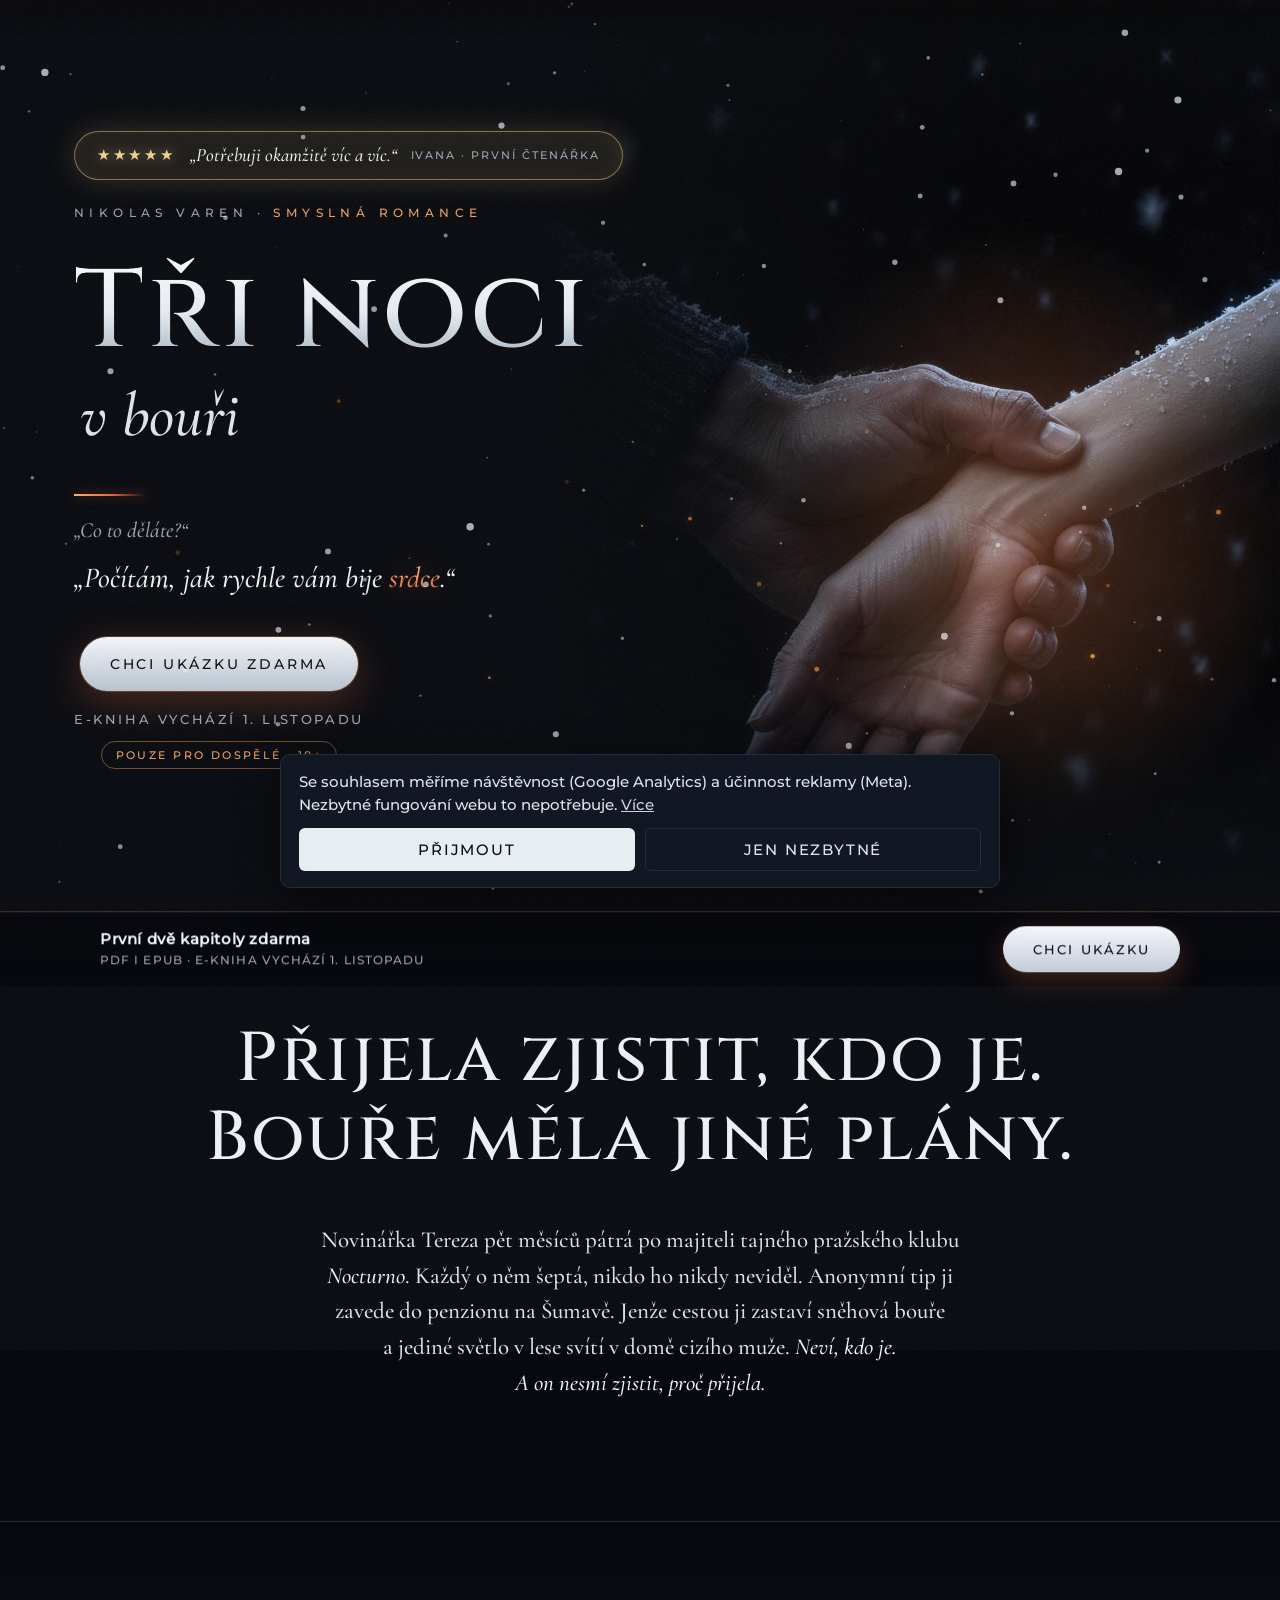
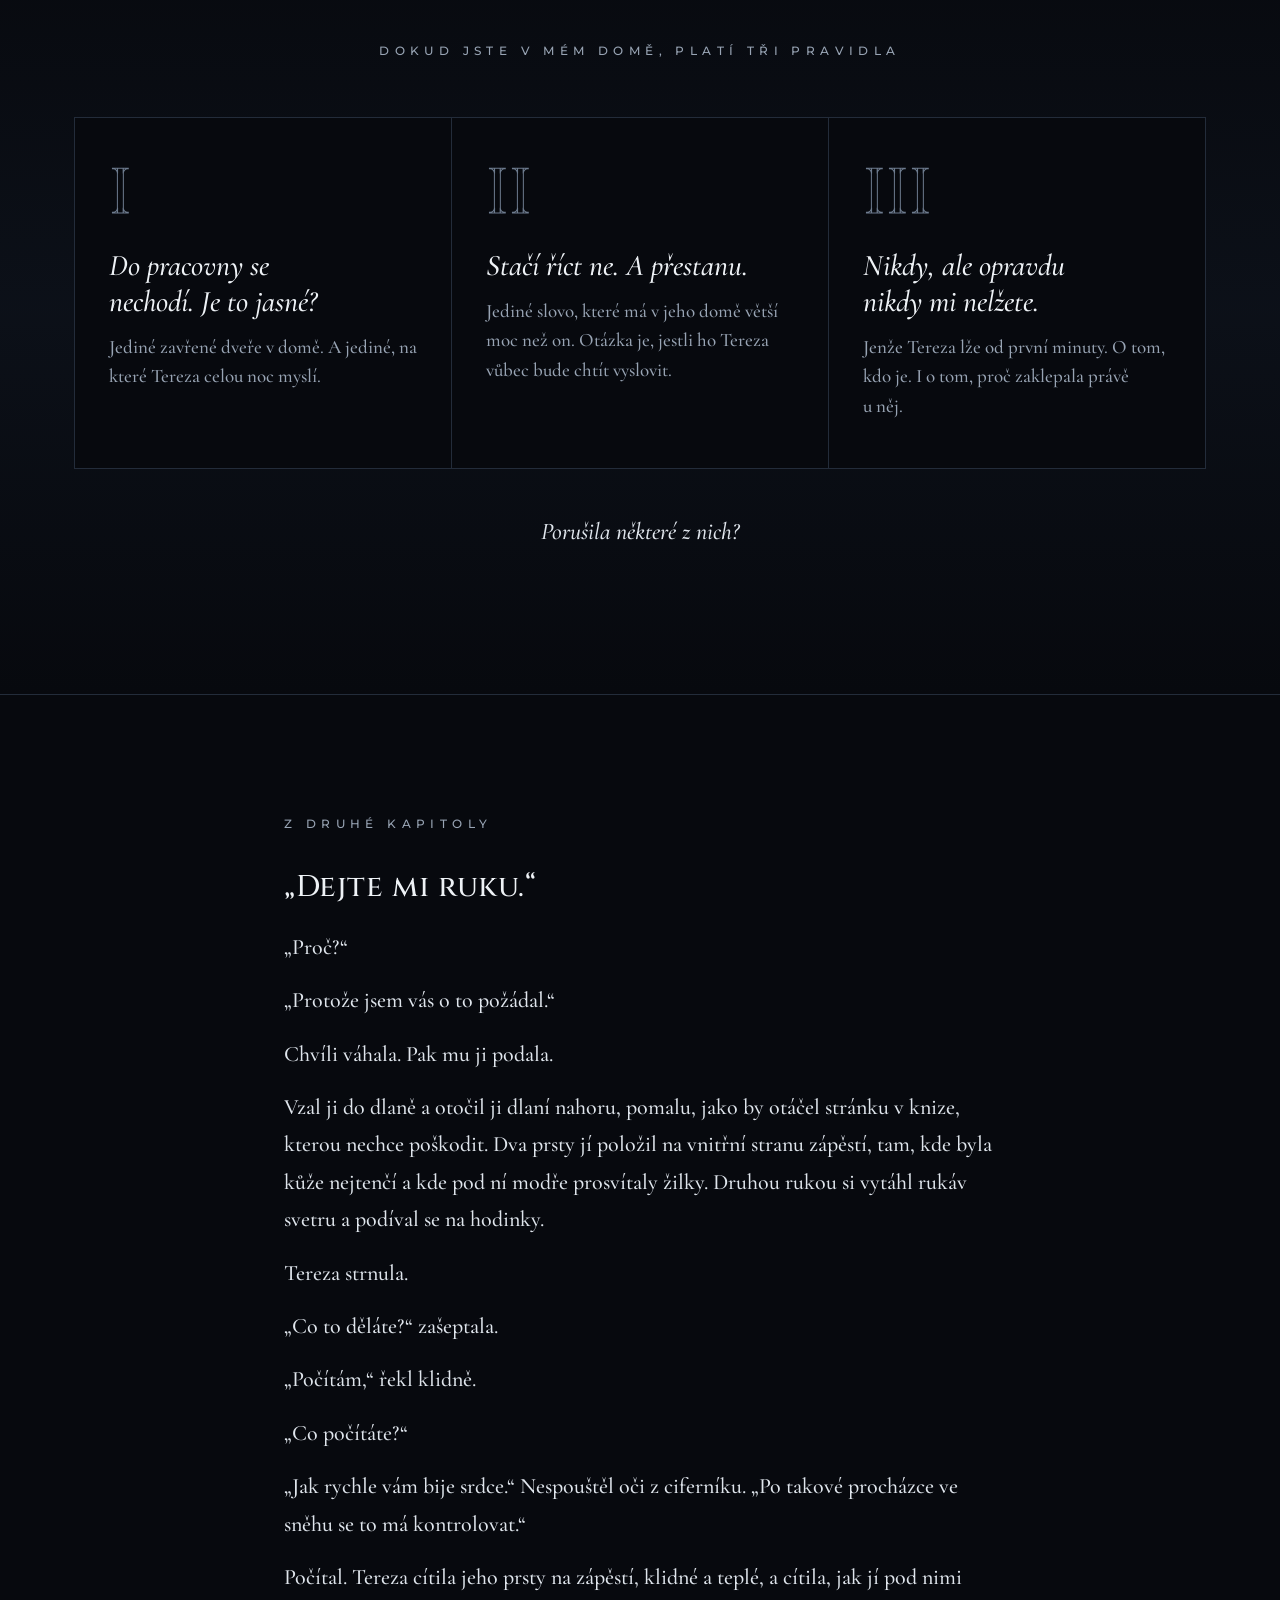
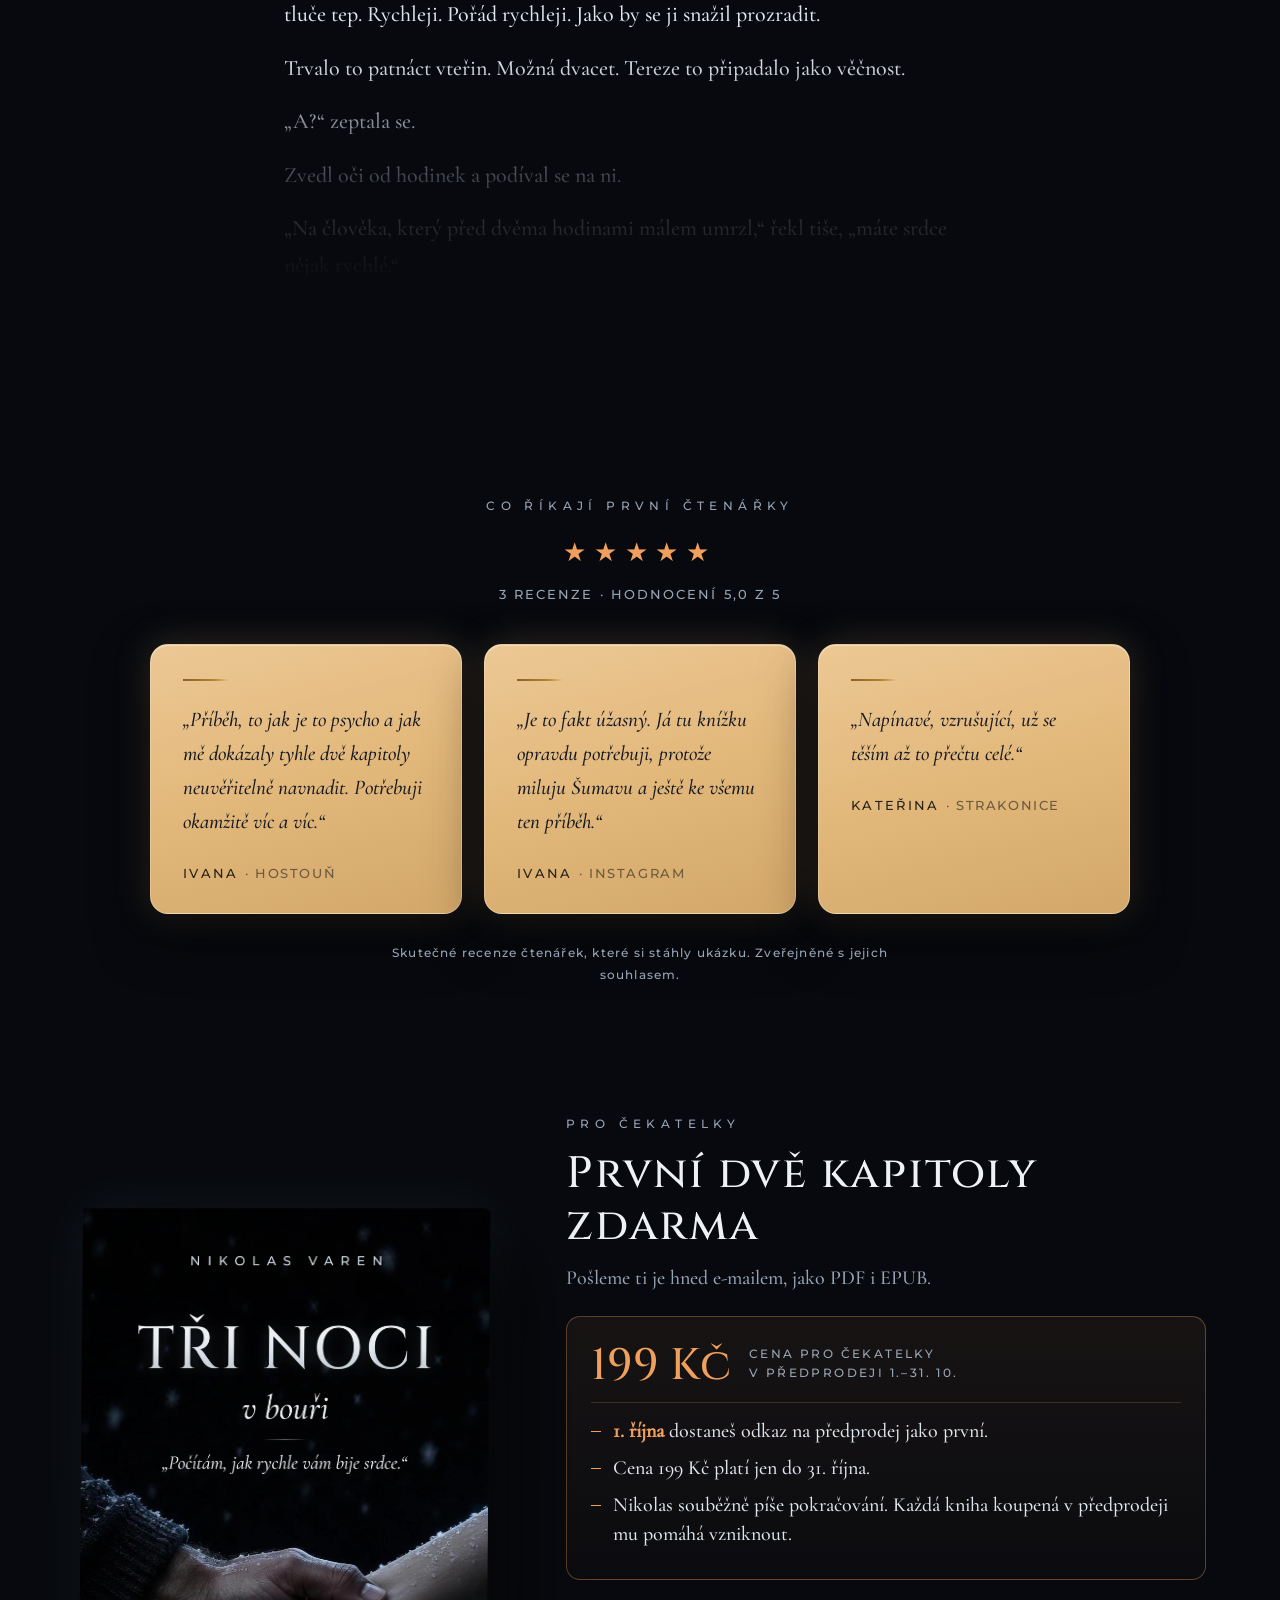
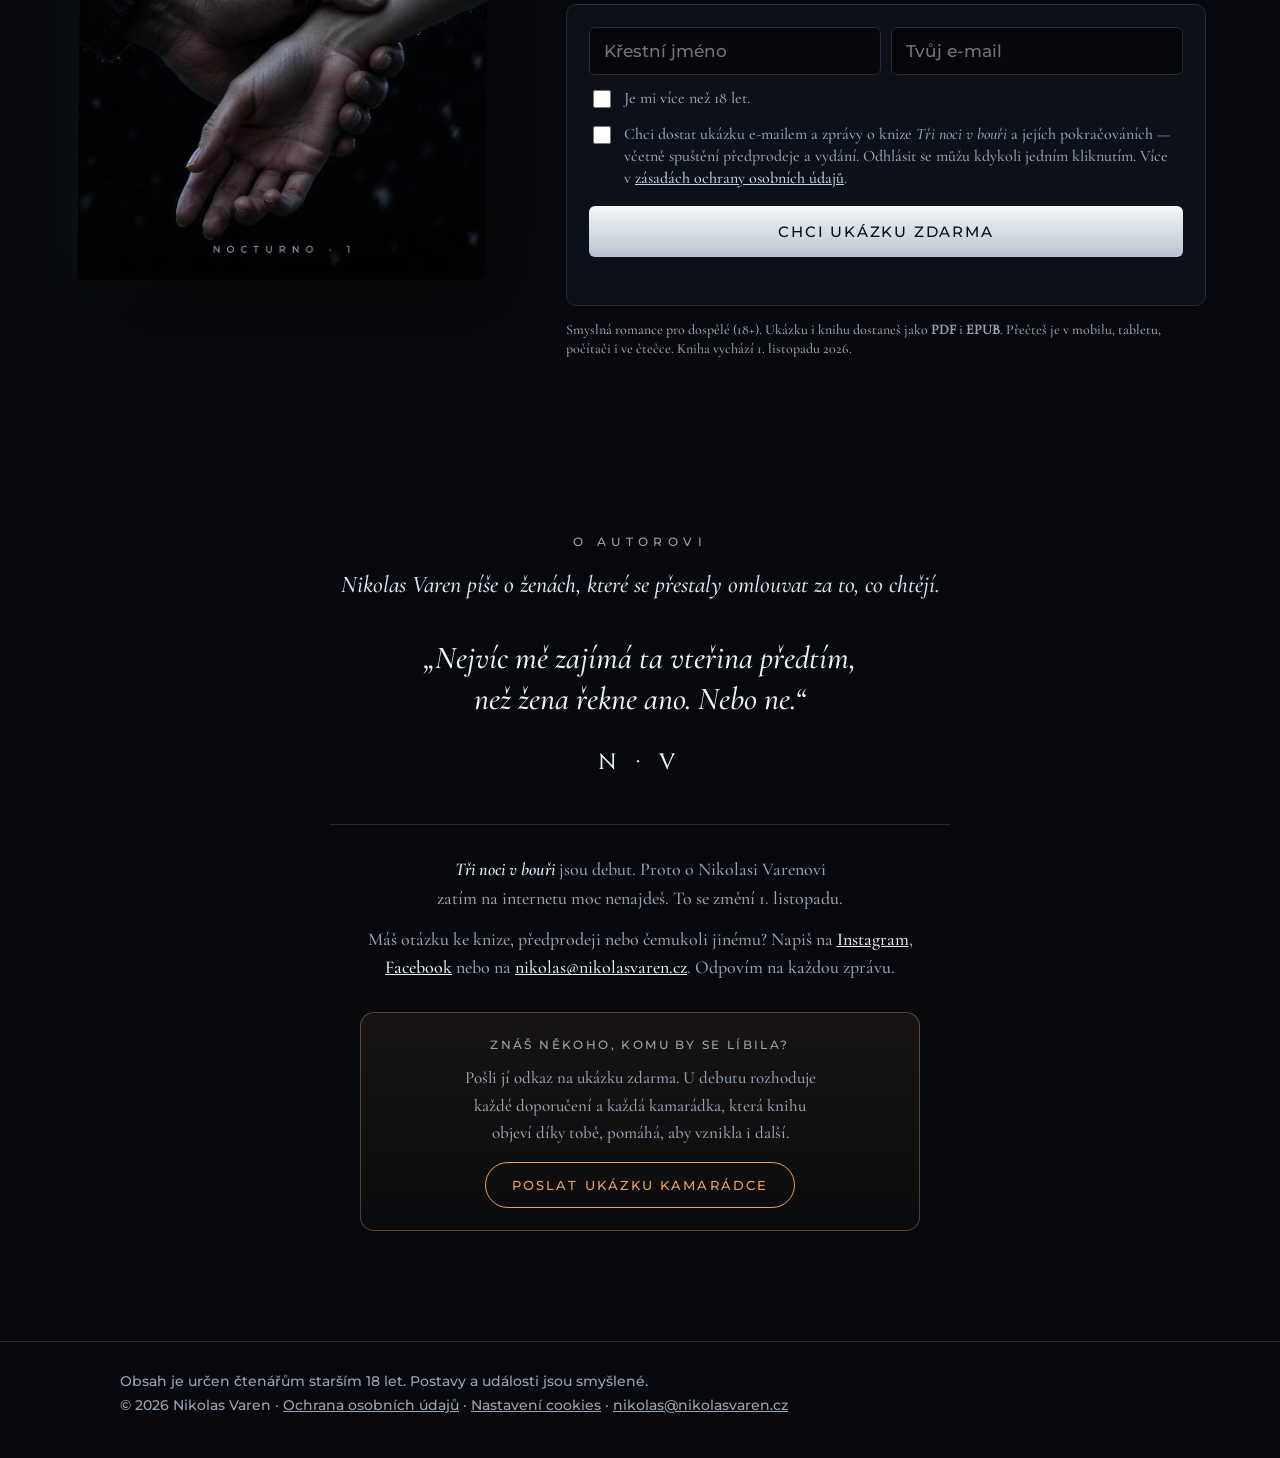
==== index.html @ 5a7e4f7b "Add files via upload" ====
<!doctype html>
<html lang="cs">
<head>
<meta charset="utf-8">
<meta name="viewport" content="width=device-width, initial-scale=1, viewport-fit=cover">
<title>Tři noci v bouři | Nikolas Varen</title>
<meta name="description" content="Novinářka, muž, o kterém všichni šeptají, a sněhová bouře. Přečti si první dvě kapitoly romance Tři noci v bouři zdarma.">
<meta property="og:type" content="book">
<meta property="og:title" content="Tři noci v bouři | Nikolas Varen">
<meta property="og:description" content="Přijela zjistit, kdo je. Bouře měla jiné plány. Přečti si první dvě kapitoly zdarma.">
<meta property="og:image" content="https://nikolasvaren.cz/og-foto.jpg">
<meta property="og:url" content="https://nikolasvaren.cz/">
<meta name="theme-color" content="#07090e">
<link rel="preload" href="cinzel-latin-500-normal.woff2" as="font" type="font/woff2" crossorigin>
<link rel="preload" href="hero-d.jpg" as="image" media="(min-width:861px)">
<link rel="preload" href="hero-m.jpg" as="image" media="(max-width:860px)">
<link rel="icon" href="favicon.ico" sizes="any">
<link rel="icon" href="favicon-32.png" sizes="32x32" type="image/png">
<link rel="icon" href="favicon-192.png" sizes="192x192" type="image/png">
<link rel="apple-touch-icon" href="apple-touch-icon.png">
<link rel="stylesheet" href="styl.css?v=7">
<script src="web.js?v=7"></script>
<script src="efekty.js?v=7"></script>
</head>
<body class="v2">
<canvas id="snih" aria-hidden="true"></canvas>
<div class="grain" aria-hidden="true"></div>

<!-- 1. ÚVOD -->
<header class="hero2">
  <div class="foto" role="img" aria-label="Mužská ruka svírá ženské zápěstí, na kůži padá sníh."></div>
  <div class="in">
    <div class="txt">
      <a class="rec-bar rv" href="#recenze">
        <span class="rb-hv">★★★★★</span>
        <span class="rb-q">„Potřebuji okamžitě víc a&nbsp;víc.“</span>
        <span class="rb-a">Ivana · první čtenářka</span>
      </a>
      <div class="kicker rv">Nikolas Varen · <span class="genre">Smyslná romance</span></div>
      <h1 class="rv d1">Tři noci</h1>
      <div class="sub rv d2">v&nbsp;bouři</div>
      <p class="quote-q rv d3">„Co to děláte?“</p>
      <p class="quote rv d3">„Počítám, jak rychle vám bije <span class="hot">srdce</span>.“</p>
      <div class="rv d4 ctabox">
        <a class="cta" href="#ukazka-sekce">Chci ukázku zdarma</a>
        <div class="meta">E-kniha vychází <span class="den">1.&nbsp;listopadu</span></div>
        <div class="adult">Pouze pro dospělé · 18+</div>
      </div>
    </div>
  </div>
  <div class="scroll" aria-hidden="true"></div>
</header>

<!-- 2. PŘÍBĚH -->
<section class="sec beats">
  <div class="big">
    <span class="rv">Přijela zjistit, kdo je.</span>
    <span class="rv d1">Bouře měla jiné plány.</span>
  </div>
  <p class="story rv d3">Novinářka Tereza pět měsíců pátrá po majiteli tajného pražského klubu <em>Nocturno</em>. Každý o&nbsp;něm šeptá, nikdo ho nikdy neviděl. Anonymní tip ji zavede do penzionu na Šumavě. Jenže cestou ji zastaví sněhová bouře a&nbsp;jediné světlo v&nbsp;lese svítí v&nbsp;domě cizího muže. <em>Neví, kdo je.<br>A&nbsp;on nesmí zjistit, proč přijela.</em></p>
</section>

<!-- 3. PRAVIDLA -->
<section class="rules">
  <div class="sec">
    <div class="kicker rv">Dokud jste v&nbsp;mém domě, platí tři pravidla</div>
    <div class="grid">
      <div class="rule rv">
        <div class="n">I</div>
        <h3>Do pracovny se nechodí. Je to jasné?</h3>
        <p>Jediné zavřené dveře v&nbsp;domě. A&nbsp;jediné, na které Tereza celou noc myslí.</p>
      </div>
      <div class="rule rv d1">
        <div class="n">II</div>
        <h3>Stačí říct ne. A&nbsp;přestanu.</h3>
        <p>Jediné slovo, které má v&nbsp;jeho domě větší moc než on. Otázka je, jestli ho Tereza vůbec bude chtít vyslovit.</p>
      </div>
      <div class="rule rv d2">
        <div class="n">III</div>
        <h3>Nikdy, ale opravdu nikdy mi nelžete.</h3>
        <p>Jenže Tereza lže od první minuty. O&nbsp;tom, kdo je. I&nbsp;o&nbsp;tom, proč zaklepala právě u&nbsp;něj.</p>
      </div>
    </div>
    <p class="foot rv">Porušila některé z&nbsp;nich?</p>
  </div>
</section>

<!-- 4. UKÁZKA TEXTU -->
<section class="sec excerpt">
  <div class="kicker rv">Z&nbsp;druhé kapitoly</div>
  <div class="page-txt fade rv d1">
    <p>„Dejte mi ruku.“</p>
    <p>„Proč?“</p>
    <p>„Protože jsem vás o&nbsp;to požádal.“</p>
    <p>Chvíli váhala. Pak mu ji podala.</p>
    <p>Vzal ji do dlaně a&nbsp;otočil ji dlaní nahoru, pomalu, jako by otáčel stránku v&nbsp;knize, kterou nechce poškodit. Dva prsty jí položil na vnitřní stranu zápěstí, tam, kde byla kůže nejtenčí a&nbsp;kde pod ní modře prosvítaly žilky. Druhou rukou si vytáhl rukáv svetru a&nbsp;podíval se na hodinky.</p>
    <p>Tereza strnula.</p>
    <p>„Co to děláte?“ zašeptala.</p>
    <p>„Počítám,“ řekl klidně.</p>
    <p>„Co počítáte?“</p>
    <p class="dal">„Jak rychle vám bije srdce.“ Nespouštěl oči z&nbsp;ciferníku. „Po takové procházce ve sněhu se to má kontrolovat.“</p>
    <p class="dal">Počítal. Tereza cítila jeho prsty na zápěstí, klidné a&nbsp;teplé, a&nbsp;cítila, jak jí pod nimi tluče tep. Rychleji. Pořád rychleji. Jako by se ji snažil prozradit.</p>
    <p class="dal">Trvalo to patnáct vteřin. Možná dvacet. Tereze to připadalo jako věčnost.</p>
    <p class="dal">„A?“ zeptala se.</p>
    <p class="dal">Zvedl oči od hodinek a&nbsp;podíval se na ni.</p>
    <p class="dal">„Na člověka, který před dvěma hodinami málem umrzl,“ řekl tiše, „máte srdce nějak rychlé.“</p>
    <p class="vic-mobil"><a href="#ukazka-sekce">Jak to dopadlo, je v&nbsp;ukázce zdarma →</a></p>
  </div>
</section>

<!-- 4b. RECENZE -->
<section class="sec recenze-sekce" id="recenze">
  <div class="kicker rv" style="text-align:center">Co říkají první čtenářky</div>
  <div class="hvezdy rv d1"><b>★★★★★</b><span>3 recenze · hodnocení 5,0 z&nbsp;5</span></div>
  <div class="rec-grid">
    <figure class="rec rv d1">
      <div class="rec-cara"></div>
      <blockquote>Příběh, to jak je to psycho a&nbsp;jak mě dokázaly tyhle dvě kapitoly neuvěřitelně navnadit. Potřebuji okamžitě víc a&nbsp;víc.</blockquote>
      <figcaption>Ivana <span>· Hostouň</span></figcaption>
    </figure>
    <figure class="rec rv d2">
      <div class="rec-cara"></div>
      <blockquote>Je to fakt úžasný. Já tu knížku opravdu potřebuji, protože miluju Šumavu a&nbsp;ještě ke všemu ten příběh.</blockquote>
      <figcaption>Ivana <span>· Instagram</span></figcaption>
    </figure>
    <figure class="rec rv d3">
      <div class="rec-cara"></div>
      <blockquote>Napínavé, vzrušující, už se těším až to přečtu celé.</blockquote>
      <figcaption>Kateřina <span>· Strakonice</span></figcaption>
    </figure>
  </div>
  <p class="rec-pod rv d3">Skutečné recenze čtenářek, které si stáhly ukázku. Zveřejněné s&nbsp;jejich souhlasem.</p>
</section>

<!-- 5. NABÍDKA A FORMULÁŘ -->
<section class="sec" id="ukazka-sekce">
  <div class="offer">
    <div class="book rv">
      <picture>
        <source srcset="obalka.webp" type="image/webp">
        <img src="obalka.jpg" width="800" height="1280" loading="lazy" alt="Obálka knihy Tři noci v bouři.">
      </picture>
    </div>
    <div class="rv d1">
      <div class="kicker">Pro čekatelky</div>
      <h2 style="margin-top:14px">První dvě kapitoly zdarma</h2>
      <p style="margin:0;color:var(--muted)">Pošleme ti je hned e-mailem, jako PDF i&nbsp;EPUB.</p>
      <div class="pricecard">
        <div class="pc-top"><span class="pc-price">199&nbsp;Kč</span><span class="pc-lbl">cena pro čekatelky<br>v&nbsp;předprodeji 1.–31.&nbsp;10.</span></div>
        <ul class="perks">
          <li><b>1. října</b> dostaneš odkaz na předprodej jako první.</li>
          <li>Cena 199&nbsp;Kč platí jen do 31.&nbsp;října.</li>
          <li>Nikolas souběžně píše pokračování. Každá kniha koupená v&nbsp;předprodeji mu&nbsp;pomáhá&nbsp;vzniknout.</li>
        </ul>
      </div>
      <form class="form" id="ukazka" novalidate>
        <div class="row">
          <input type="text" name="jmeno" placeholder="Křestní jméno" autocomplete="given-name" aria-label="Křestní jméno">
          <input type="email" name="email" placeholder="Tvůj e-mail" autocomplete="email" required aria-label="E-mail">
        </div>
        <label class="check"><input type="checkbox" name="vek"> <span>Je mi více než 18 let.</span></label>
        <label class="check"><input type="checkbox" name="souhlas"> <span>Chci dostat ukázku e-mailem a&nbsp;zprávy o&nbsp;knize <i>Tři noci v&nbsp;bouři</i> a&nbsp;jejích pokračováních &mdash; včetně spuštění předprodeje a&nbsp;vydání. Odhlásit se můžu kdykoli jedním kliknutím. Více v&nbsp;<a href="soukromi.html">zásadách ochrany osobních údajů</a>.</span></label>
        <button class="btn" type="submit">Chci ukázku zdarma</button>
        <div class="err" role="alert"></div>
      </form>
      <p class="small" style="margin-top:14px">Smyslná romance pro dospělé (18+). Ukázku i&nbsp;knihu dostaneš jako <b>PDF</b> i&nbsp;<b>EPUB</b>. Přečteš je v&nbsp;mobilu, tabletu, počítači i&nbsp;ve čtečce. Kniha vychází 1.&nbsp;listopadu 2026.</p>
    </div>
  </div>
</section>

<!-- 6. AUTOR -->
<section class="author">
  <div class="wrap">
    <div class="kicker rv">O&nbsp;autorovi</div>
    <p class="rv d1">Nikolas Varen píše o&nbsp;ženách, které se přestaly omlouvat za to, co chtějí.</p>
    <blockquote class="aq rv d2">„Nejvíc mě zajímá ta vteřina předtím, než žena řekne ano. Nebo&nbsp;ne.“</blockquote>
    <div class="sig rv d2">N · V</div>
    <div class="debut rv d2">
      <p><b>Tři noci v&nbsp;bouři</b> jsou debut. Proto o&nbsp;Nikolasi Varenovi zatím na internetu moc nenajdeš. To se změní 1.&nbsp;listopadu.</p>
      <p>Máš otázku ke knize, předprodeji nebo čemukoli jinému? Napiš na <a href="https://www.instagram.com/nikolasvaren/" target="_blank" rel="noopener">Instagram</a>, <a href="https://www.facebook.com/nikolasvaren" target="_blank" rel="noopener">Facebook</a> nebo na <a href="mailto:nikolas@nikolasvaren.cz">nikolas@nikolasvaren.cz</a>. Odpovím na každou zprávu.</p>
    </div>
    <div class="doporuc rv d2">
      <div class="pc-lbl">Znáš někoho, komu by se líbila?</div>
      <p>Pošli jí odkaz na ukázku zdarma. U&nbsp;debutu rozhoduje každé doporučení a&nbsp;každá kamarádka, která knihu objeví díky tobě, pomáhá, aby vznikla i&nbsp;další.</p>
      <button type="button" class="sharebtn" data-share>Poslat ukázku kamarádce</button>
    </div>
  </div>
</section>

<footer>
  <div class="wrap">
    Obsah je určen čtenářům starším 18 let. Postavy a&nbsp;události jsou smyšlené.<br>
    © 2026 Nikolas Varen · <a href="soukromi.html">Ochrana osobních údajů</a> · <a href="#" onclick="nvCookiesReset();return false">Nastavení cookies</a> · <a href="mailto:nikolas@nikolasvaren.cz">nikolas@nikolasvaren.cz</a>
  </div>
</footer>

<!-- horní lišta s recenzemi -->
<div class="rec-lista" id="recLista">
  <a class="rl-in" href="#ukazka-sekce">
    <span class="rl-hv">★★★★★</span>
    <span class="rl-txt" id="recText">„Potřebuji okamžitě víc a&nbsp;víc.“ <i>Ivana</i></span>
  </a>
</div>

<!-- plovoucí lišta s hlavní výzvou -->
<div class="lista" id="lista">
  <div class="lista-in">
    <div class="lista-txt">
      <b>První dvě kapitoly zdarma</b>
      <span>PDF i&nbsp;EPUB<i class="siroke"> · e-kniha vychází 1.&nbsp;listopadu</i><i class="uzke"> · vychází 1.&nbsp;11.</i></span>
    </div>
    <a class="lista-cta" href="#ukazka-sekce">Chci ukázku</a>
  </div>
</div>
<div class="cookies" id="cookies" role="dialog" aria-label="Cookies">
  Se souhlasem měříme návštěvnost (Google Analytics) a účinnost reklamy (Meta). Nezbytné fungování webu to nepotřebuje. <a href="soukromi.html#cookies">Více</a>
  <div class="row"><button class="yes">Přijmout</button><button class="no">Jen nezbytné</button></div>
</div>
</body>
</html>
---- styl.css ----
@font-face{font-family:Cinzel;font-display:swap;src:url(cinzel-latin-500-normal.woff2) format("woff2")}
@font-face{font-family:Cinzel;font-display:swap;src:url(cinzel-latin-ext-500-normal.woff2) format("woff2");unicode-range:U+0100-024F}
@font-face{font-family:Corm;font-display:swap;src:url(cormorant-garamond-latin-500-normal.woff2) format("woff2")}
@font-face{font-family:Corm;font-display:swap;src:url(cormorant-garamond-latin-ext-500-normal.woff2) format("woff2");unicode-range:U+0100-024F}
@font-face{font-family:Corm;font-style:italic;font-display:swap;src:url(cormorant-garamond-latin-500-italic.woff2) format("woff2")}
@font-face{font-family:Corm;font-style:italic;font-display:swap;src:url(cormorant-garamond-latin-ext-500-italic.woff2) format("woff2");unicode-range:U+0100-024F}
@font-face{font-family:Mont;font-display:swap;src:url(montserrat-latin-500-normal.woff2) format("woff2")}
@font-face{font-family:Mont;font-display:swap;src:url(montserrat-latin-ext-500-normal.woff2) format("woff2");unicode-range:U+0100-024F}

:root{--ember:#e2b77a;--bg:#07090e;--bg2:#0d121b;--line:#232c3a;--text:#dfe5ec;--muted:#98a4b4;--silver:#eef2f6;--accent:#c9d3df}
*{box-sizing:border-box}
html{-webkit-text-size-adjust:100%}
body{margin:0;background:var(--bg);color:var(--text);font-family:Corm,Georgia,serif;font-size:20px;line-height:1.55}
a{color:var(--accent)}
.wrap{max-width:1080px;margin:0 auto;padding:0 20px}
.kicker{font-family:Mont,Arial,sans-serif;font-size:12px;letter-spacing:.45em;text-transform:uppercase;color:var(--muted)}
h1,h2{font-family:Cinzel,Georgia,serif;font-weight:500;color:var(--silver);letter-spacing:.04em;line-height:1.2;margin:0}
h1{font-size:clamp(44px,8vw,76px)}
.sub{font-style:italic;font-size:clamp(28px,4.5vw,40px);margin:4px 0 18px;color:var(--text)}

/* hero */
.hero{padding:40px 0 56px}
.hero .grid{display:grid;grid-template-columns:minmax(0,380px) minmax(0,1fr);gap:56px;align-items:center}
.cover img{width:100%;height:auto;display:block;border-radius:4px;box-shadow:0 30px 80px rgba(0,0,0,.7),0 0 0 1px rgba(255,255,255,.05)}
.quote{font-style:italic;font-size:24px;color:var(--silver);border-left:2px solid var(--line);padding-left:16px;margin:0 0 20px}
.blurb p{margin:0 0 14px}
.blurb .beat{font-family:Cinzel,Georgia,serif;letter-spacing:.06em;color:var(--silver);font-size:19px}

/* form */
.form{margin-top:26px;background:var(--bg2);border:1px solid var(--line);border-radius:10px;padding:22px}
.form h2{font-size:20px;letter-spacing:.06em;margin-bottom:6px}
.form .lead{font-size:18px;color:var(--muted);margin:0 0 16px}
.row{display:flex;gap:10px;flex-wrap:wrap}
input[type=text],input[type=email]{flex:1 1 200px;min-width:0;background:#05070b;border:1px solid var(--line);color:var(--text);border-radius:6px;padding:13px 14px;font:17px Mont,Arial,sans-serif}
input:focus{outline:2px solid #5d6f88;outline-offset:1px}
.check{display:flex;gap:10px;align-items:flex-start;font-size:16px;line-height:1.4;color:var(--muted);margin-top:12px}
.check input{margin-top:3px;width:18px;height:18px;flex:none;accent-color:#9fb0c6}
button{cursor:pointer;border:0;border-radius:6px;font:15px Mont,Arial,sans-serif;letter-spacing:.12em;text-transform:uppercase}
.btn{width:100%;margin-top:16px;padding:16px;background:linear-gradient(180deg,#f3f6f9,#b9c4d1);color:#0a0d13}
.btn:hover{filter:brightness(1.06)}
.btn[disabled]{opacity:.6;cursor:wait}
.err{color:#e8a0a0;font-size:16px;margin-top:10px;min-height:1em}
.small{font-size:14px;color:var(--muted);line-height:1.4}

/* sections */
.points{border-top:1px solid var(--line);padding:56px 0}
.points .grid{display:grid;grid-template-columns:repeat(3,minmax(0,1fr));gap:32px}
.points h3{font-family:Mont,Arial,sans-serif;font-weight:500;font-size:13px;letter-spacing:.3em;text-transform:uppercase;color:var(--silver);margin:0 0 8px}
.points p{margin:0;color:var(--muted)}
.author{border-top:1px solid var(--line);padding:56px 0;text-align:center}
.author p{font-style:italic;font-size:24px;max-width:620px;margin:14px auto 0}
footer{border-top:1px solid var(--line);padding:28px 0 40px;font-size:14px;color:var(--muted);font-family:Mont,Arial,sans-serif;line-height:1.7}
footer a{color:var(--muted)}

/* plain pages */
.page{max-width:760px;margin:0 auto;padding:48px 20px 64px}
.page h1{font-size:clamp(30px,5vw,42px);margin-bottom:24px}
.page h2{font-size:20px;margin:32px 0 10px}
.page p,.page li{font-size:19px}

/* cookie bar */
.cookies{position:fixed;left:12px;right:12px;bottom:12px;max-width:720px;margin:0 auto;background:#111823;border:1px solid var(--line);border-radius:10px;padding:16px 18px;font:15px/1.5 Mont,Arial,sans-serif;color:var(--text);box-shadow:0 10px 40px rgba(0,0,0,.6);display:none;z-index:10}
.cookies .row{margin-top:12px}
.cookies button{padding:11px 16px;flex:1 1 140px}
.cookies .yes{background:#e8edf2;color:#0a0d13}
.cookies .no{background:transparent;color:var(--text);border:1px solid var(--line)}

@media (max-width:760px){
  body{font-size:19px}
  .hero{padding:24px 0 40px}
  .hero .grid{grid-template-columns:1fr;gap:28px}
  .cover{max-width:230px;margin:0 auto}
  .head{text-align:center}
  .quote{text-align:left}
  .points .grid{grid-template-columns:1fr;gap:24px}
}

/* ================= V2: designová verze ================= */
@font-face{font-family:Cinzel;font-weight:600;font-display:swap;src:url(cinzel-latin-600-normal.woff2) format("woff2")}
@font-face{font-family:Cinzel;font-weight:600;font-display:swap;src:url(cinzel-latin-ext-600-normal.woff2) format("woff2");unicode-range:U+0100-024F}
@font-face{font-family:Corm;font-style:italic;font-weight:600;font-display:swap;src:url(cormorant-garamond-latin-600-italic.woff2) format("woff2")}
@font-face{font-family:Corm;font-style:italic;font-weight:600;font-display:swap;src:url(cormorant-garamond-latin-ext-600-italic.woff2) format("woff2");unicode-range:U+0100-024F}
.grain{pointer-events:none;position:fixed;inset:-50%;z-index:5;opacity:.07;background-image:url("data:image/svg+xml,%3Csvg xmlns='http://www.w3.org/2000/svg' width='160' height='160'%3E%3Cfilter id='n'%3E%3CfeTurbulence type='fractalNoise' baseFrequency='.9' numOctaves='2' stitchTiles='stitch'/%3E%3C/filter%3E%3Crect width='100%25' height='100%25' filter='url(%23n)'/%3E%3C/svg%3E");animation:grain 1.2s steps(6) infinite}
@keyframes grain{0%{transform:translate(0,0)}20%{transform:translate(-3%,2%)}40%{transform:translate(2%,-3%)}60%{transform:translate(-2%,-1%)}80%{transform:translate(3%,3%)}100%{transform:translate(0,0)}}
#snih{position:fixed;inset:0;width:100%;height:100%;pointer-events:none;z-index:4}

.v2 .hero2{position:relative;min-height:100vh;min-height:100svh;display:flex;align-items:center;overflow:hidden}
.hero2 .foto{position:absolute;top:0;right:0;bottom:0;width:58%;background:url(hero-d.jpg) center 35%/cover}
.hero2 .foto:after{content:"";position:absolute;inset:0;background:linear-gradient(90deg,var(--bg) 0%,rgba(7,9,14,.55) 30%,rgba(7,9,14,0) 60%),linear-gradient(0deg,var(--bg) 0%,rgba(7,9,14,0) 25%),linear-gradient(180deg,rgba(7,9,14,.6) 0%,rgba(7,9,14,0) 20%)}
.hero2 .in{position:relative;z-index:2;max-width:1180px;margin:0 auto;padding:80px 24px;width:100%}
.hero2 .txt{max-width:820px}
.hero2 h1{font-size:clamp(56px,8.6vw,132px);font-weight:500;white-space:nowrap;line-height:1;letter-spacing:.03em;background:linear-gradient(180deg,#fff 0%,#e6ecf2 55%,#9eabbb 100%);-webkit-background-clip:text;background-clip:text;color:transparent;padding-top:.12em}
.hero2 .sub{font-size:clamp(34px,5vw,62px);margin:0 0 30px 6px}
.hero2 .quote{font-weight:500;font-size:clamp(23px,2.3vw,29px);border:0;padding:0;margin:0 0 36px;max-width:440px}
.hero2 .quote:before{content:"";display:block;width:64px;height:1px;background:linear-gradient(90deg,#aab6c4,transparent);margin-bottom:18px}
.cta{display:inline-flex;align-items:center;gap:14px;padding:18px 30px;border-radius:999px;background:linear-gradient(180deg,#f5f7fa,#b8c3cf);color:#0a0d13;text-decoration:none;font:14px Mont,Arial,sans-serif;letter-spacing:.2em;text-transform:uppercase;box-shadow:0 10px 40px rgba(180,200,225,.18);transition:transform .3s,box-shadow .3s}
.cta:hover{transform:translateY(-2px);box-shadow:0 16px 50px rgba(180,200,225,.3)}
.hero2 .meta{margin-top:22px;font:13px Mont,Arial,sans-serif;letter-spacing:.2em;color:var(--muted);text-transform:uppercase}
.scroll{position:absolute;left:50%;bottom:26px;transform:translateX(-50%);z-index:2;width:1px;height:56px;background:linear-gradient(180deg,transparent,#aab6c4);animation:drop 2.2s ease-in-out infinite}
@keyframes drop{0%{opacity:0;transform:translate(-50%,-16px)}40%{opacity:1}100%{opacity:0;transform:translate(-50%,12px)}}

.sec{position:relative;z-index:2;padding:120px 24px;max-width:1180px;margin:0 auto}
.beats{text-align:center}
.beats .big{font-family:Cinzel,Georgia,serif;font-size:clamp(34px,5.4vw,72px);line-height:1.15;color:var(--silver);letter-spacing:.03em}
.beats .big span{display:block}
.beats p.story{max-width:680px;margin:44px auto 0;font-size:23px;color:var(--text)}
.beats p.story em{color:var(--silver)}

.rules{border-top:1px solid var(--line);border-bottom:1px solid var(--line);background:linear-gradient(180deg,rgba(13,18,27,0),rgba(13,18,27,.8),rgba(13,18,27,0))}
.rules .kicker{text-align:center;margin-bottom:56px}
.rules .grid{display:grid;grid-template-columns:repeat(3,minmax(0,1fr));gap:1px;background:var(--line);border:1px solid var(--line)}
.rule{background:var(--bg);padding:44px 34px 48px}
.rule .n{font-family:Cinzel,Georgia,serif;font-size:64px;line-height:1;color:transparent;-webkit-text-stroke:1px #6d7b8e}
.rule h3{font-family:Corm,Georgia,serif;font-style:italic;font-weight:500;font-size:30px;line-height:1.2;color:var(--silver);margin:22px 0 12px}
.rule p{margin:0;color:var(--muted);font-size:19px}
.rules .foot{text-align:center;margin-top:44px;font-style:italic;font-size:24px;color:var(--text)}

.excerpt{max-width:760px}
.excerpt .kicker{margin-bottom:28px}
.excerpt .page-txt p{margin:0 0 16px;font-size:22px;line-height:1.7}
.excerpt .page-txt p:first-child{font-family:Cinzel,Georgia,serif;font-size:30px;color:var(--silver);letter-spacing:.02em}
.excerpt .fade{position:relative}
.excerpt .fade:after{content:"";position:absolute;left:0;right:0;bottom:0;height:160px;background:linear-gradient(180deg,rgba(7,9,14,0),var(--bg))}

.offer{display:grid;grid-template-columns:minmax(0,420px) minmax(0,1fr);gap:72px;align-items:center}
.book{perspective:1400px}
.book img{width:100%;height:auto;display:block;border-radius:3px 6px 6px 3px;transform:rotateY(-14deg) rotateX(2deg);box-shadow:-2px 0 0 #1a212c inset,30px 40px 80px rgba(0,0,0,.75),0 0 60px rgba(160,185,215,.08);transition:transform .8s cubic-bezier(.2,.7,.2,1)}
.book:hover img{transform:rotateY(-4deg) rotateX(0)}
.offer h2{font-size:clamp(30px,3.6vw,44px);margin-bottom:10px}
.offer .form{margin-top:24px;background:rgba(13,18,27,.85);backdrop-filter:blur(6px)}

.v2 .author{border-top:0;padding:40px 24px 110px}
.v2 .author .sig{font-family:Cinzel,Georgia,serif;font-size:22px;letter-spacing:.3em;color:var(--silver);margin-top:26px}
.v2 footer{position:relative;z-index:2}

/* odhalování při rolování */
.rv{opacity:0;transform:translateY(28px);transition:opacity 1.2s ease,transform 1.2s cubic-bezier(.2,.7,.2,1)}
.rv.on{opacity:1;transform:none}
.d1{transition-delay:.15s}.d2{transition-delay:.3s}.d3{transition-delay:.45s}.d4{transition-delay:.6s}
.hero2 .rv{transition-duration:1.6s}

@media (max-width:860px){
  .v2 .hero2{align-items:flex-start}
  .hero2 .foto{width:100%;top:auto;height:64%;background-image:url(hero-m.jpg);background-position:center 70%}
  .cta{padding:16px 22px;letter-spacing:.12em;font-size:13px}
  .hero2 .foto:after{background:linear-gradient(180deg,var(--bg) 0%,rgba(7,9,14,0) 35%),linear-gradient(0deg,var(--bg) 0%,rgba(7,9,14,0) 22%)}
  .hero2 .in{padding:72px 22px 0;text-align:center}
  .hero2 .txt{margin:0 auto}
  .hero2 .quote{margin:0 auto 28px}
  .hero2 .quote:before{margin:0 auto 16px}
  .hero2 .sub{margin-left:0}
  .sec{padding:84px 22px}
  .rules .grid{grid-template-columns:1fr}
  .rule{padding:34px 26px}
  .offer{grid-template-columns:1fr;gap:40px}
  .book{max-width:260px;margin:0 auto}
  .excerpt .page-txt p{font-size:20px}
}
@media (prefers-reduced-motion:reduce){
  .grain,.scroll{animation:none}
  #snih{display:none}
  .rv{opacity:1;transform:none;transition:none}
}

/* úpravy 19. 9. */
.hero2 .kicker{margin-bottom:22px}
.hero2 .meta{margin-top:30px}
.rule h3{text-wrap:balance}
.perks{list-style:none;padding:0;margin:18px 0 6px;color:var(--text)}
.perks li{position:relative;padding-left:22px;margin:8px 0;line-height:1.45}
.perks li:before{content:"";position:absolute;left:0;top:.7em;width:10px;height:1px;background:var(--silver)}
.perks b{color:var(--silver);font-weight:600}
.v2 .author p + p{margin-top:18px;font-size:21px;color:var(--muted)}
.author .aq{font-family:Corm,Georgia,serif;font-style:italic;font-size:clamp(24px,3vw,32px);color:var(--silver);max-width:640px;margin:34px auto 0;line-height:1.3}
.excerpt .fade:after{height:230px;background:linear-gradient(180deg,rgba(7,9,14,0),rgba(7,9,14,.75) 55%,var(--bg))}
.author .aq,.author p{text-wrap:balance}
@media (max-width:600px){.hero2 .meta{letter-spacing:.14em}}
/* cena a CTA 19. 9. */
.ctabox{display:inline-flex;flex-direction:column;align-items:center}
.hero2 .meta{margin-top:20px;text-align:center}
.price{color:var(--ember);font-weight:600;letter-spacing:.12em}
.pricecard{margin:22px 0 4px;padding:22px 24px;border:1px solid rgba(240,160,92,.35);border-radius:14px;background:linear-gradient(180deg,rgba(240,160,92,.07),rgba(240,160,92,.02))}
.pc-top{display:flex;align-items:center;gap:18px;padding-bottom:14px;border-bottom:1px solid rgba(240,160,92,.2)}
.pc-price{font-family:Cinzel,Georgia,serif;font-size:44px;line-height:1;color:var(--ember);white-space:nowrap;padding-top:.1em}
.pc-lbl{font:12px/1.6 Mont,Arial,sans-serif;letter-spacing:.2em;text-transform:uppercase;color:var(--muted)}
.pricecard .perks{margin:14px 0 0}
.pricecard .perks li:before{background:var(--ember)}
.pricecard .perks b{color:var(--ember)}
@media (max-width:600px){.ctabox{display:flex}.pc-price{font-size:38px}.pricecard{padding:18px}}
@media (max-width:860px){.hero2 .quote{text-align:center}}
.author .debut{max-width:620px;margin:44px auto 0;padding-top:30px;border-top:1px solid var(--line)}
.v2 .author .debut p{font-style:normal;font-size:18px;line-height:1.6;color:var(--muted);margin:0 0 12px}
.author .debut b{color:var(--text);font-weight:600;font-style:italic}
.author .debut a{color:var(--silver)}
.hero2 .quote-q{font-family:Corm,Georgia,serif;font-style:italic;font-size:clamp(18px,1.7vw,22px);color:var(--muted);margin:0 0 8px;max-width:440px}
.hero2 .quote-q:before{content:"";display:block;width:64px;height:1px;background:linear-gradient(90deg,#aab6c4,transparent);margin-bottom:18px}
.hero2 .quote-q + .quote:before{display:none}
@media (max-width:860px){.hero2 .quote-q{margin:0 auto 6px;text-align:center}.hero2 .quote-q:before{margin:0 auto 16px}}

/* doporučení kamarádce */
.doporuc{max-width:560px;margin:30px auto 0;padding:22px 24px;border:1px solid rgba(240,160,92,.35);border-radius:14px;background:linear-gradient(180deg,rgba(240,160,92,.07),rgba(240,160,92,.02));text-align:center}
.doporuc .pc-lbl{margin-bottom:10px}
.doporuc p{font-style:normal!important;font-size:17px!important;line-height:1.6!important;color:var(--muted)!important;margin:0 0 16px!important}
.sharebtn{display:inline-flex;align-items:center;padding:14px 26px;border-radius:999px;border:1px solid var(--ember);background:transparent;color:var(--ember);font:13px Mont,Arial,sans-serif;letter-spacing:.16em;text-transform:uppercase;cursor:pointer;transition:background .3s,color .3s}
.sharebtn:hover{background:var(--ember);color:#0a0d13}

/* oheň a srdce 20. 9. — teplý akcent proti chladné bouři */
:root{--ember:#f0a05c;--fire:#e2603a}
.hot{background:linear-gradient(180deg,#f7c07a 0%,#ef8a4c 55%,#d9542f 100%);-webkit-background-clip:text;background-clip:text;color:transparent;text-shadow:none;filter:drop-shadow(0 0 14px rgba(232,104,58,.35))}
.hero2 .quote-q:before{height:2px;width:72px;background:linear-gradient(90deg,#f5b56b,#e2603a 55%,transparent);box-shadow:0 0 12px rgba(232,104,58,.55);transform-origin:left center;animation:tep 1.5s ease-in-out infinite}
@keyframes tep{0%{opacity:.5;transform:scaleX(.8)}10%{opacity:1;transform:scaleX(1)}20%{opacity:.65;transform:scaleX(.86)}32%{opacity:1;transform:scaleX(1)}60%,100%{opacity:.5;transform:scaleX(.8)}}
.hero2 .foto:before{content:"";position:absolute;inset:0;z-index:0;background:radial-gradient(ellipse 55% 50% at 64% 60%,rgba(240,120,60,.20),rgba(240,120,60,0) 70%);mix-blend-mode:screen}
.cta{box-shadow:0 10px 40px rgba(232,104,58,.30),0 0 0 1px rgba(245,181,107,.25)}
.cta:hover{box-shadow:0 16px 54px rgba(232,104,58,.48),0 0 0 1px rgba(245,181,107,.45)}
.genre{color:var(--ember)}
@media (max-width:860px){.hero2 .quote-q:before{transform-origin:center}}
@media (prefers-reduced-motion:reduce){.hero2 .quote-q:before{animation:none;opacity:1;transform:none}}
.adult{margin-top:14px;display:inline-block;padding:6px 14px;border:1px solid rgba(240,160,92,.45);border-radius:999px;font:11px Mont,Arial,sans-serif;letter-spacing:.22em;text-transform:uppercase;color:var(--ember)}
@media (max-width:600px){.hero2 .kicker{letter-spacing:.28em;font-size:11px}}
.hero2 .foto:before{background:radial-gradient(ellipse 55% 50% at 64% 60%,rgba(240,120,60,.32),rgba(240,120,60,0) 70%)}

/* --- mobil: datum vydání patří na tmavé pozadí, ne na fotku rukou --- */
@media (max-width:860px){
  .ctabox{width:100%}
  .hero2 .meta{order:-1;margin:0 0 26px;font-size:12px;letter-spacing:.2em;color:#c8d0dc}
  .hero2 .meta b,.hero2 .meta .den{color:var(--ember)}
  .cta{order:0}
  .adult{order:1;margin-top:20px;background:rgba(9,11,17,.62);-webkit-backdrop-filter:blur(8px);backdrop-filter:blur(8px);border-color:rgba(240,160,92,.6);color:#f6c894}
}

/* --- stránka po odeslání formuláře: kroky k potvrzení e-mailu --- */
.page .uvod{max-width:560px;margin:0 auto;font-size:21px;color:var(--text)}
.kroky{max-width:620px;margin:40px auto 0;text-align:left;display:flex;flex-direction:column;gap:18px}
.krok{display:flex;gap:20px;align-items:flex-start;padding:24px 26px;border:1px solid var(--line);border-radius:16px;background:var(--bg2)}
.krok .n{flex:0 0 40px;height:40px;border-radius:50%;background:var(--ember);color:#0b0d13;font:700 19px/40px Mont,Arial,sans-serif;text-align:center}
.krok h3{margin:2px 0 8px;font:600 14px/1.4 Mont,Arial,sans-serif;letter-spacing:.08em;text-transform:uppercase;color:var(--silver)}
.page .krok p{margin:0;font-size:18px;color:var(--muted)}
.krok b{color:var(--text)}
.pozor{max-width:620px;margin:36px auto 0;padding:26px 28px;border:1px solid rgba(226,183,122,.38);border-radius:16px;background:rgba(226,183,122,.06);text-align:left}
.pozor .pc-lbl{margin-bottom:14px;color:var(--ember)}
.pozor ul{margin:0;padding-left:20px}
.page .pozor li{font-size:18px;margin-bottom:12px;color:var(--muted)}
.page .pozor li:last-child{margin-bottom:0}
.pozor b{color:var(--text)}
.page .pozdeji{max-width:560px;margin:36px auto 0;font-size:18px;color:var(--muted)}
@media (max-width:600px){
  .krok{padding:20px;gap:16px}
  .krok .n{flex:0 0 34px;height:34px;font-size:17px;line-height:34px}
  .pozor{padding:22px 20px}
}

/* --- plovoucí lišta s výzvou --- */
.lista{position:fixed;left:0;right:0;bottom:0;z-index:9;transform:translateY(115%);transition:transform .45s cubic-bezier(.2,.7,.3,1);pointer-events:none;background:linear-gradient(180deg,rgba(7,9,14,.86),rgba(7,9,14,.98));-webkit-backdrop-filter:blur(14px);backdrop-filter:blur(14px);border-top:1px solid rgba(226,183,122,.3);padding:14px 20px calc(14px + env(safe-area-inset-bottom))}
.lista.on{transform:none;pointer-events:auto}
.lista-in{max-width:1080px;margin:0 auto;display:flex;align-items:center;justify-content:space-between;gap:24px}
.lista-txt{display:flex;flex-direction:column;gap:3px;min-width:0}
.lista-txt b{font:600 15px/1.3 Mont,Arial,sans-serif;letter-spacing:.04em;color:var(--silver)}
.lista-txt span{font:12px/1.4 Mont,Arial,sans-serif;letter-spacing:.09em;text-transform:uppercase;color:var(--muted)}
.lista-cta{flex:0 0 auto;display:inline-flex;align-items:center;padding:15px 30px;border-radius:999px;background:linear-gradient(180deg,#f5f7fa,#c3ccd8);color:#0a0d13;text-decoration:none;font:13px Mont,Arial,sans-serif;letter-spacing:.16em;text-transform:uppercase;box-shadow:0 8px 28px rgba(232,104,58,.28);transition:transform .3s}
.lista-cta:hover{transform:translateY(-2px)}
@media (max-width:640px){
  .lista{padding:11px 14px calc(11px + env(safe-area-inset-bottom))}
  .lista-in{gap:12px}
  .lista-txt b{font-size:13px}
  .lista-txt span{font-size:10px;letter-spacing:.06em}
  .lista-cta{padding:13px 18px;font-size:11px;letter-spacing:.1em}
}
@media (prefers-reduced-motion:reduce){.lista{transition:none}}
.lista-txt i{font-style:normal}
@media (max-width:640px){.lista .siroke{display:none}}
@media (min-width:641px){.lista .uzke{display:none}}

/* --- recenze čtenářek --- */
.recenze-sekce{padding-top:76px;padding-bottom:10px}
.hvezdy{text-align:center;margin-top:18px}
.hvezdy b{display:block;font-size:26px;letter-spacing:.3em;color:var(--ember);font-weight:400}
.hvezdy span{display:block;margin-top:10px;font-family:Mont,Arial,sans-serif;font-size:13px;letter-spacing:.16em;text-transform:uppercase;color:var(--muted)}
.rec-grid{display:grid;grid-template-columns:repeat(auto-fit,minmax(300px,1fr));gap:22px;max-width:980px;margin:40px auto 0}
.rec{margin:0;padding:34px 32px 30px;border:1px solid var(--line);border-radius:18px;
  background:linear-gradient(180deg,rgba(255,255,255,.04),rgba(255,255,255,.012))}
.rec-cara{width:46px;height:2px;background:linear-gradient(90deg,#f5b56b,#e2603a 70%,transparent);margin-bottom:22px}
.rec blockquote{margin:0;font-family:Corm,Georgia,serif;font-style:italic;font-size:21px;line-height:1.62;color:var(--text)}
.rec blockquote:before{content:"„"}
.rec blockquote:after{content:"“"}
.rec figcaption{margin-top:24px;font-family:Mont,Arial,sans-serif;font-size:13px;letter-spacing:.18em;text-transform:uppercase;color:var(--silver)}
.rec figcaption span{color:var(--muted);letter-spacing:.12em}
.rec-pod{max-width:560px;margin:28px auto 0;text-align:center;font-family:Mont,Arial,sans-serif;font-size:12px;letter-spacing:.1em;color:var(--muted);line-height:1.8}
@media (max-width:760px){
  .recenze-sekce{padding-top:56px}
  .rec-grid{gap:16px;margin-top:32px}
  .rec{padding:28px 24px 26px}
  .rec blockquote{font-size:19px}
}

/* --- pruh s recenzí v úvodu --- */
.rec-bar{display:inline-flex;align-items:center;gap:14px;margin:0 0 24px;padding:11px 22px;border-radius:999px;
  border:1px solid rgba(226,183,122,.55);background:rgba(226,183,122,.10);text-decoration:none;
  box-shadow:0 0 30px rgba(226,183,122,.20),inset 0 0 20px rgba(226,183,122,.06);
  -webkit-backdrop-filter:blur(6px);backdrop-filter:blur(6px);
  animation:zare 3.6s ease-in-out infinite}
@keyframes zare{0%,100%{box-shadow:0 0 22px rgba(226,183,122,.16),inset 0 0 18px rgba(226,183,122,.05)}
  50%{box-shadow:0 0 40px rgba(226,183,122,.32),inset 0 0 22px rgba(226,183,122,.09)}}
.rb-hv{color:#f5cf94;font-size:15px;letter-spacing:.18em;white-space:nowrap;text-shadow:0 0 14px rgba(245,207,148,.65)}
.rb-q{font-family:Corm,Georgia,serif;font-style:italic;font-size:19px;line-height:1.3;color:var(--silver)}
.rb-a{font-family:Mont,Arial,sans-serif;font-size:11px;letter-spacing:.18em;text-transform:uppercase;color:var(--muted);white-space:nowrap}
@media (max-width:860px){.rec-bar{margin:0 auto 22px}}
@media (max-width:620px){
  .rec-bar{gap:10px;padding:9px 16px;margin-bottom:18px}
  .rb-hv{font-size:12px;letter-spacing:.1em}
  .rb-q{font-size:15px}
  .rb-a{display:none}
}
@media (prefers-reduced-motion:reduce){.rec-bar{animation:none}}

/* --- horní lišta s recenzemi --- */
.rec-lista{position:fixed;left:0;right:0;top:0;z-index:11;transform:translateY(-110%);
  transition:transform .42s cubic-bezier(.2,.7,.3,1);
  background:linear-gradient(180deg,rgba(9,11,17,.95),rgba(9,11,17,.84));
  -webkit-backdrop-filter:blur(12px);backdrop-filter:blur(12px);
  border-bottom:1px solid rgba(226,183,122,.42);
  box-shadow:0 6px 26px rgba(0,0,0,.5),0 0 24px rgba(226,183,122,.14)}
.rec-lista.on{transform:none}
.rl-in{display:flex;align-items:center;justify-content:center;gap:15px;max-width:1080px;margin:0 auto;
  padding:12px 18px;min-height:48px;text-decoration:none}
.rl-hv{color:#f5cf94;font-size:13px;letter-spacing:.16em;white-space:nowrap;text-shadow:0 0 12px rgba(245,207,148,.6)}
.rl-txt{font-family:Corm,Georgia,serif;font-style:italic;font-size:18px;line-height:1.3;color:var(--silver);
  transition:opacity .4s;text-align:center}
.rl-txt i{font-style:normal;font-family:Mont,Arial,sans-serif;font-size:10.5px;letter-spacing:.18em;
  text-transform:uppercase;color:var(--muted);margin-left:11px;white-space:nowrap}
@media (max-width:620px){
  .rl-in{gap:9px;padding:10px 14px;min-height:42px}
  .rl-hv{font-size:11px;letter-spacing:.07em}
  .rl-txt{font-size:15px}
  .rl-txt i{display:none}
}
@media (prefers-reduced-motion:reduce){.rec-lista,.rl-txt{transition:none}}

/* --- recenze na zlatém podkladu --- */
.rec{background:linear-gradient(165deg,#f2d7a8 0%,#e0b783 45%,#c99d64 100%);
  border:1px solid rgba(255,255,255,.3);
  box-shadow:0 20px 54px rgba(0,0,0,.55),0 0 34px rgba(226,183,122,.20),inset 0 1px 0 rgba(255,255,255,.4)}
.rec blockquote{color:#171a22}
.rec figcaption{color:#2a2418}
.rec figcaption span{color:#6a5a3c}
.rec-cara{background:linear-gradient(90deg,#8a5f28,#b8823c 65%,rgba(184,130,60,0))}

/* --- recenze: naše značková zlatá #e2b77a --- */
.rec{background:linear-gradient(165deg,#ecc894 0%,#e2b77a 52%,#d3a76a 100%);
  border:1px solid rgba(255,255,255,.28);
  box-shadow:0 20px 54px rgba(0,0,0,.55),0 0 36px rgba(226,183,122,.22),inset 0 1px 0 rgba(255,255,255,.38)}
.rec blockquote{color:#161920}
.rec figcaption{color:#28221a}
.rec figcaption span{color:#6b5b3f}
.rec-cara{background:linear-gradient(90deg,#8b6128,#b4802f 65%,rgba(180,128,47,0))}

/* --- oprava horní lišty: neprůhledná + podpis i na mobilu --- */
.rec-lista{background:#090c12;-webkit-backdrop-filter:none;backdrop-filter:none;
  box-shadow:0 8px 28px rgba(0,0,0,.75),0 0 24px rgba(226,183,122,.14)}
@media (max-width:620px){
  .rl-in{gap:8px;padding:8px 14px 9px;min-height:0;flex-wrap:wrap}
  .rl-hv{font-size:10px;letter-spacing:.06em}
  .rl-txt{font-size:14px;line-height:1.35}
  .rl-txt i{display:block;margin-left:0;margin-top:3px;font-size:9.5px;letter-spacing:.16em}
}

/* --- mobil: datum vydání leží na fotce, potřebuje podklad --- */
@media (max-width:860px){
  .hero2 .meta{display:inline-block;padding:10px 20px;border-radius:999px;
    background:rgba(8,10,16,.80);border:1px solid rgba(255,255,255,.12);
    color:#dce3ed;box-shadow:0 6px 22px rgba(0,0,0,.5)}
  .hero2 .meta .den{color:var(--ember)}
}

/* --- mobil: sevřenější pravidla a kratší ukázka --- */
.vic-mobil{display:none}
@media (max-width:760px){
  .rules .kicker{margin-bottom:30px}
  .rule{padding:24px 20px 26px}
  .rule .n{font-size:44px}
  .rule h3{font-size:24px;margin:12px 0 8px}
  .rule p{font-size:17px;line-height:1.55}
  .rules .foot{margin-top:28px;font-size:21px}

  .excerpt .kicker{margin-bottom:20px}
  .excerpt .page-txt p{font-size:19px;line-height:1.58;margin:0 0 12px}
  .excerpt .page-txt p:first-child{font-size:25px}
  .excerpt .page-txt .dal{display:none}
  .excerpt .fade:after{height:110px}
  .vic-mobil{display:block;margin:26px 0 0;text-align:center}
  .vic-mobil a{font-family:Mont,Arial,sans-serif;font-size:14px;letter-spacing:.12em;
    text-transform:uppercase;color:var(--ember);text-decoration:none;
    border-bottom:1px solid rgba(226,183,122,.45);padding-bottom:6px}
}
.vic-mobil{position:relative;z-index:2}

/* --- mobil: pravidla jen jako tři věty --- */
@media (max-width:760px){
  .rule p{display:none}
  .rule{padding:18px 20px 20px}
  .rule .n{font-size:26px;-webkit-text-stroke:1px #7d8b9e}
  .rule h3{font-size:23px;margin:6px 0 0;line-height:1.25}
  .rules .kicker{margin-bottom:24px}
  .rules .foot{margin-top:24px;font-size:20px}
}

/* --- mobil: posunout text výš, ať je vidět stisk zápěstí --- */
@media (max-width:860px){
  .hero2 .in{padding-top:38px}
  .rec-bar{margin-bottom:14px}
  .hero2 .kicker{margin-bottom:14px}
  .hero2 .sub{margin-bottom:18px}
  .hero2 .quote{margin-bottom:20px}
  .hero2 .quote-q:before{margin-bottom:12px}
  .hero2 .meta{margin-bottom:16px}
  .adult{margin-top:14px}
}
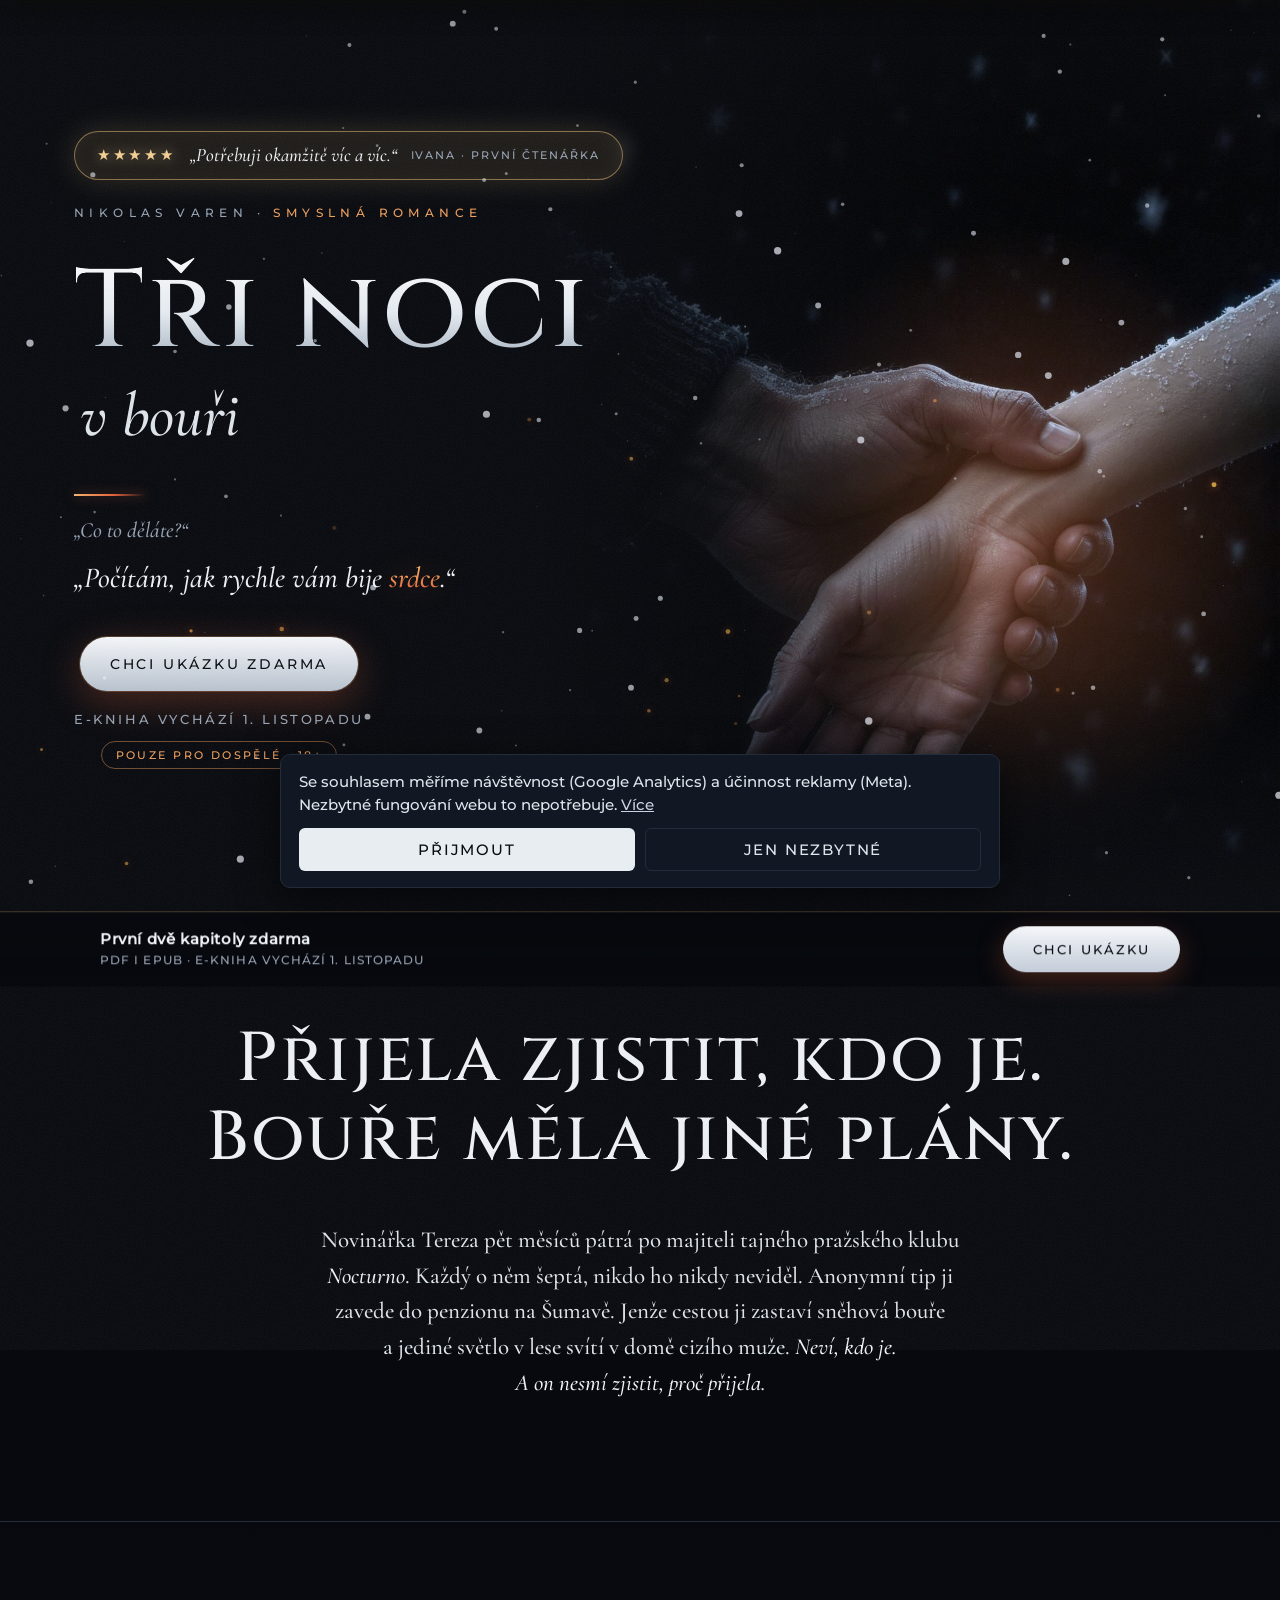
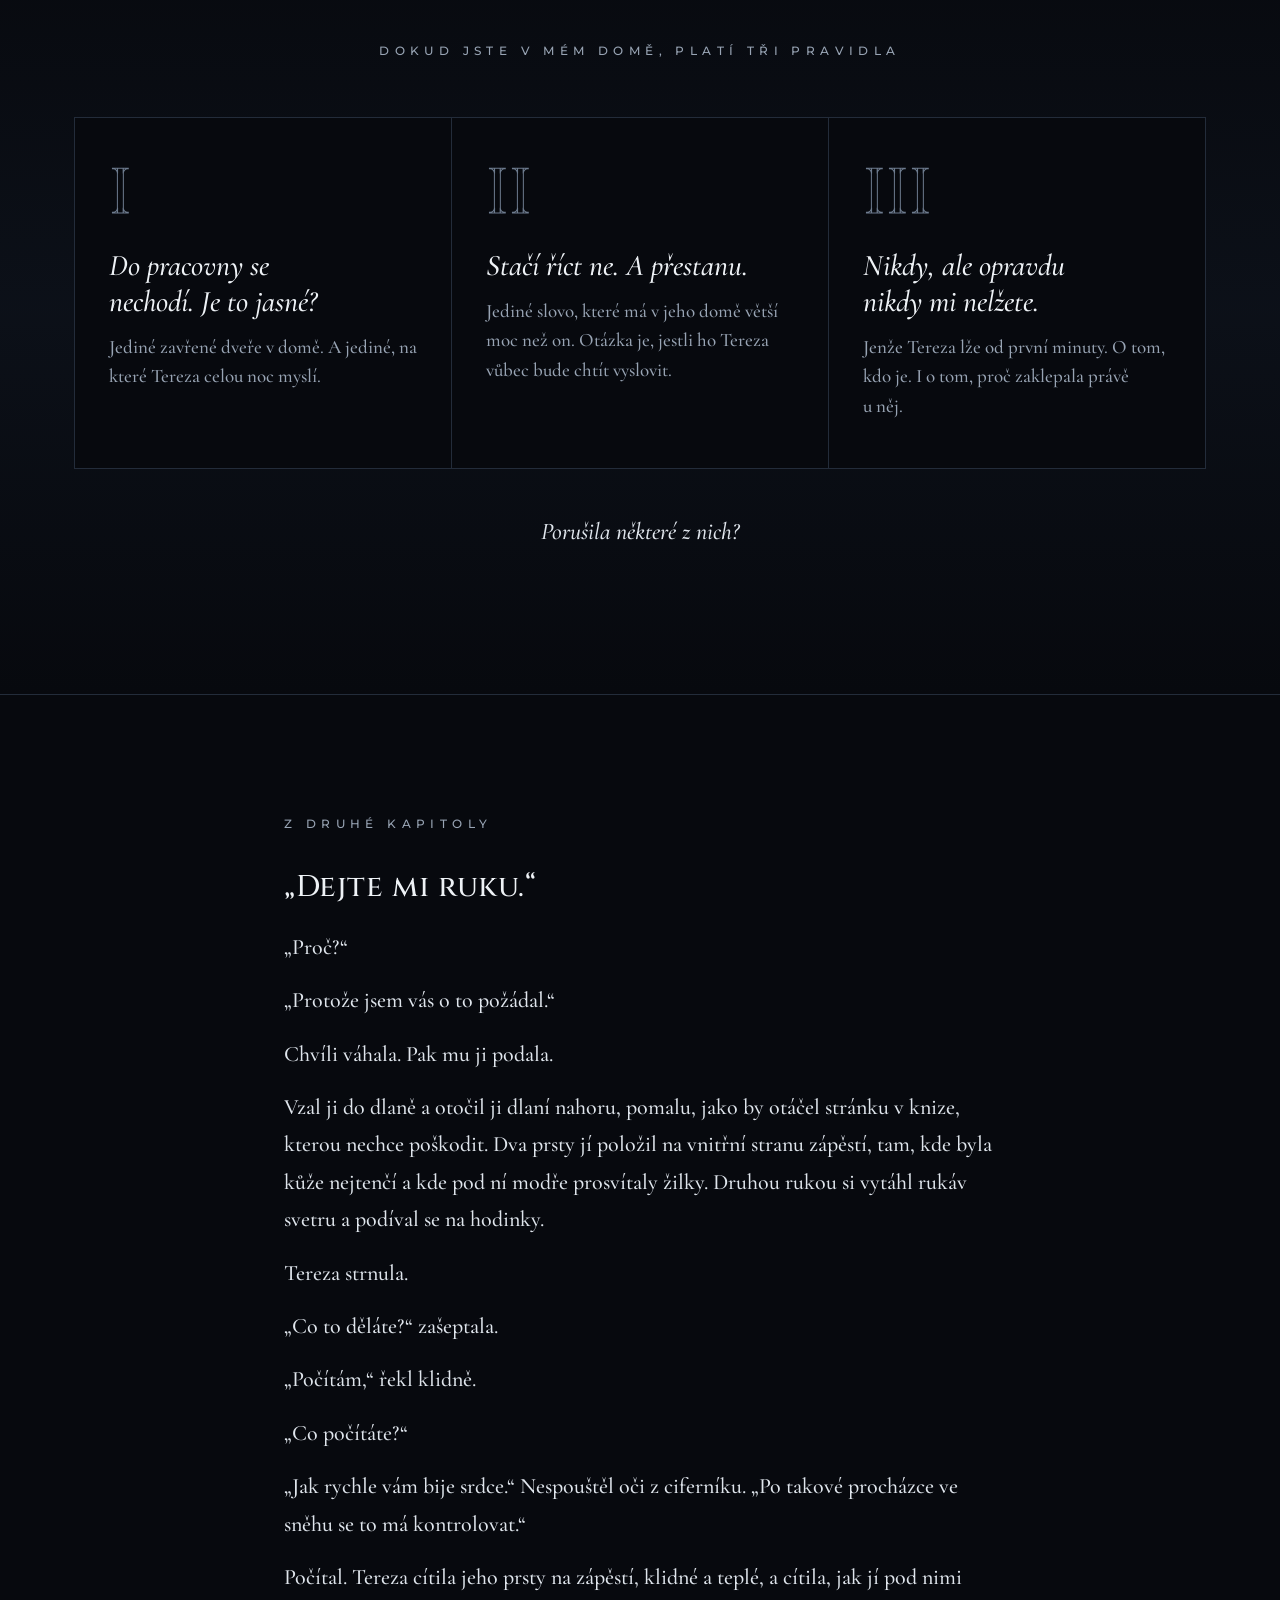
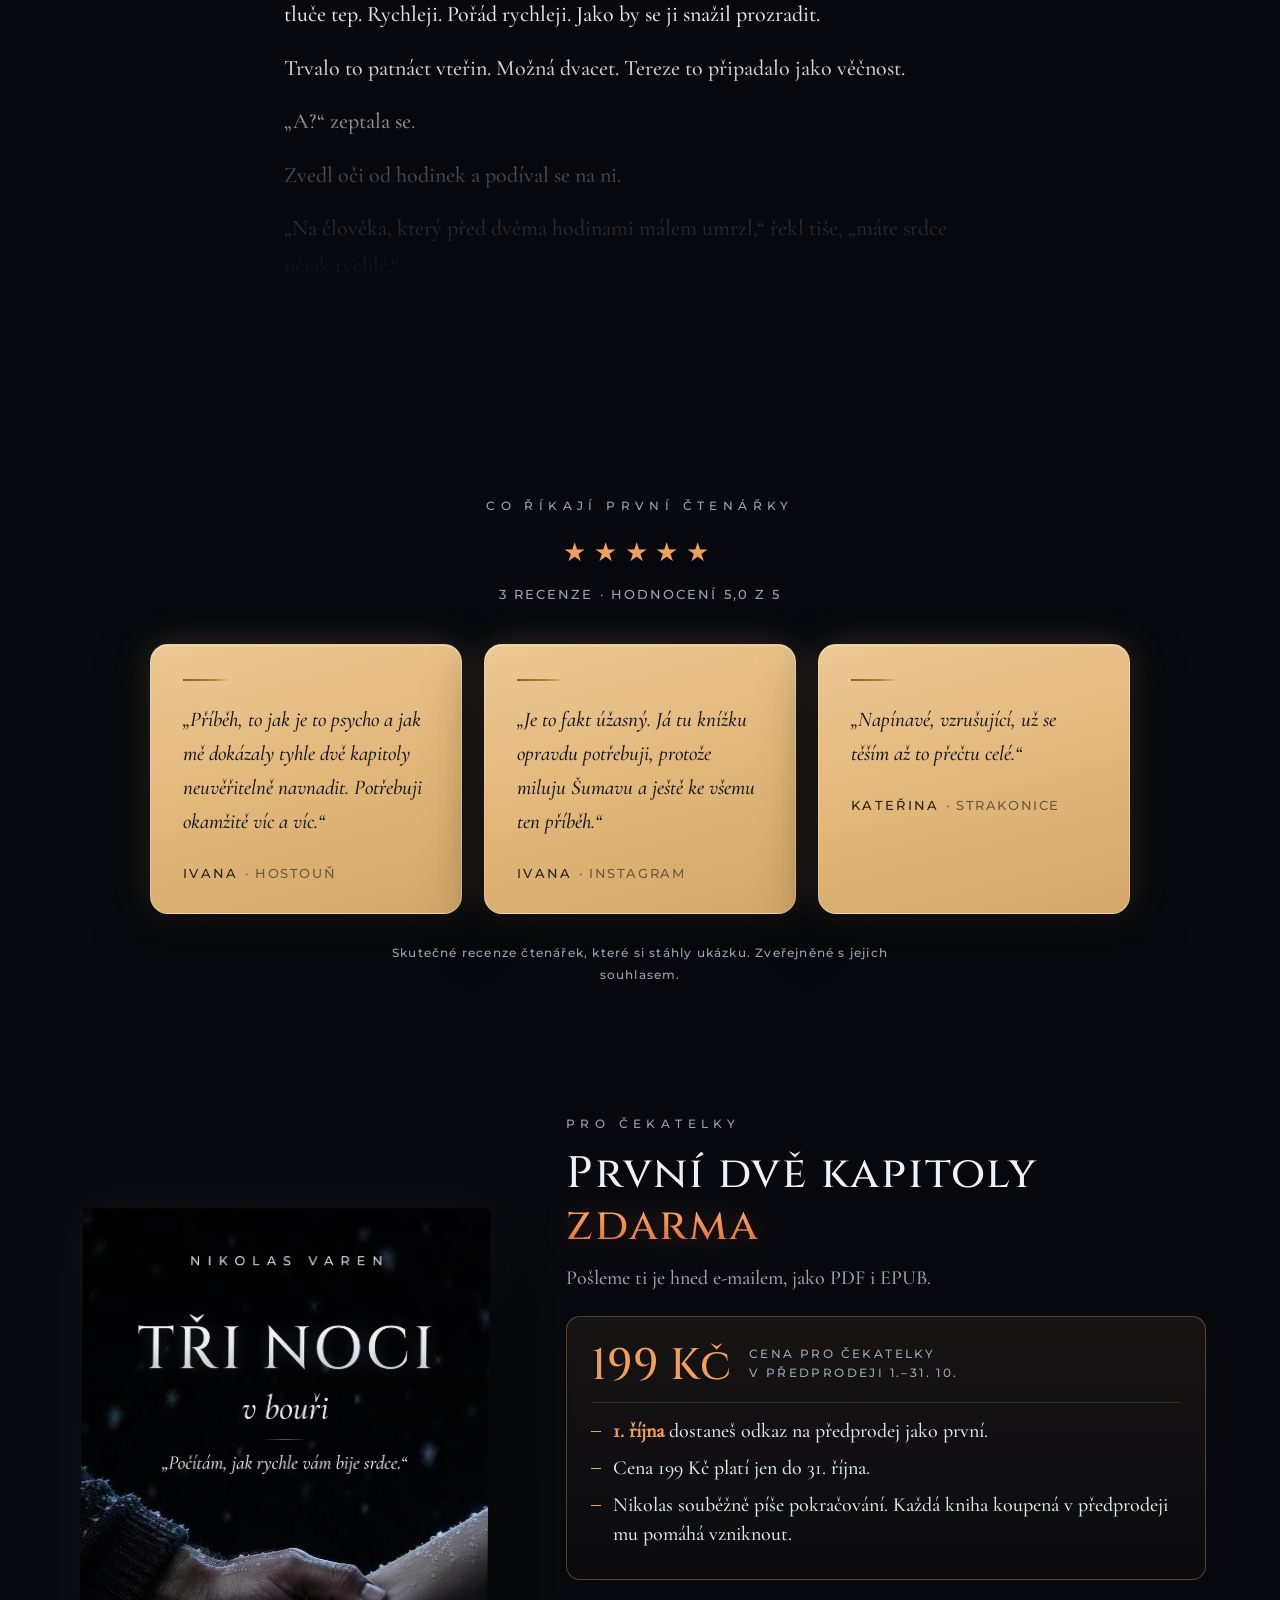
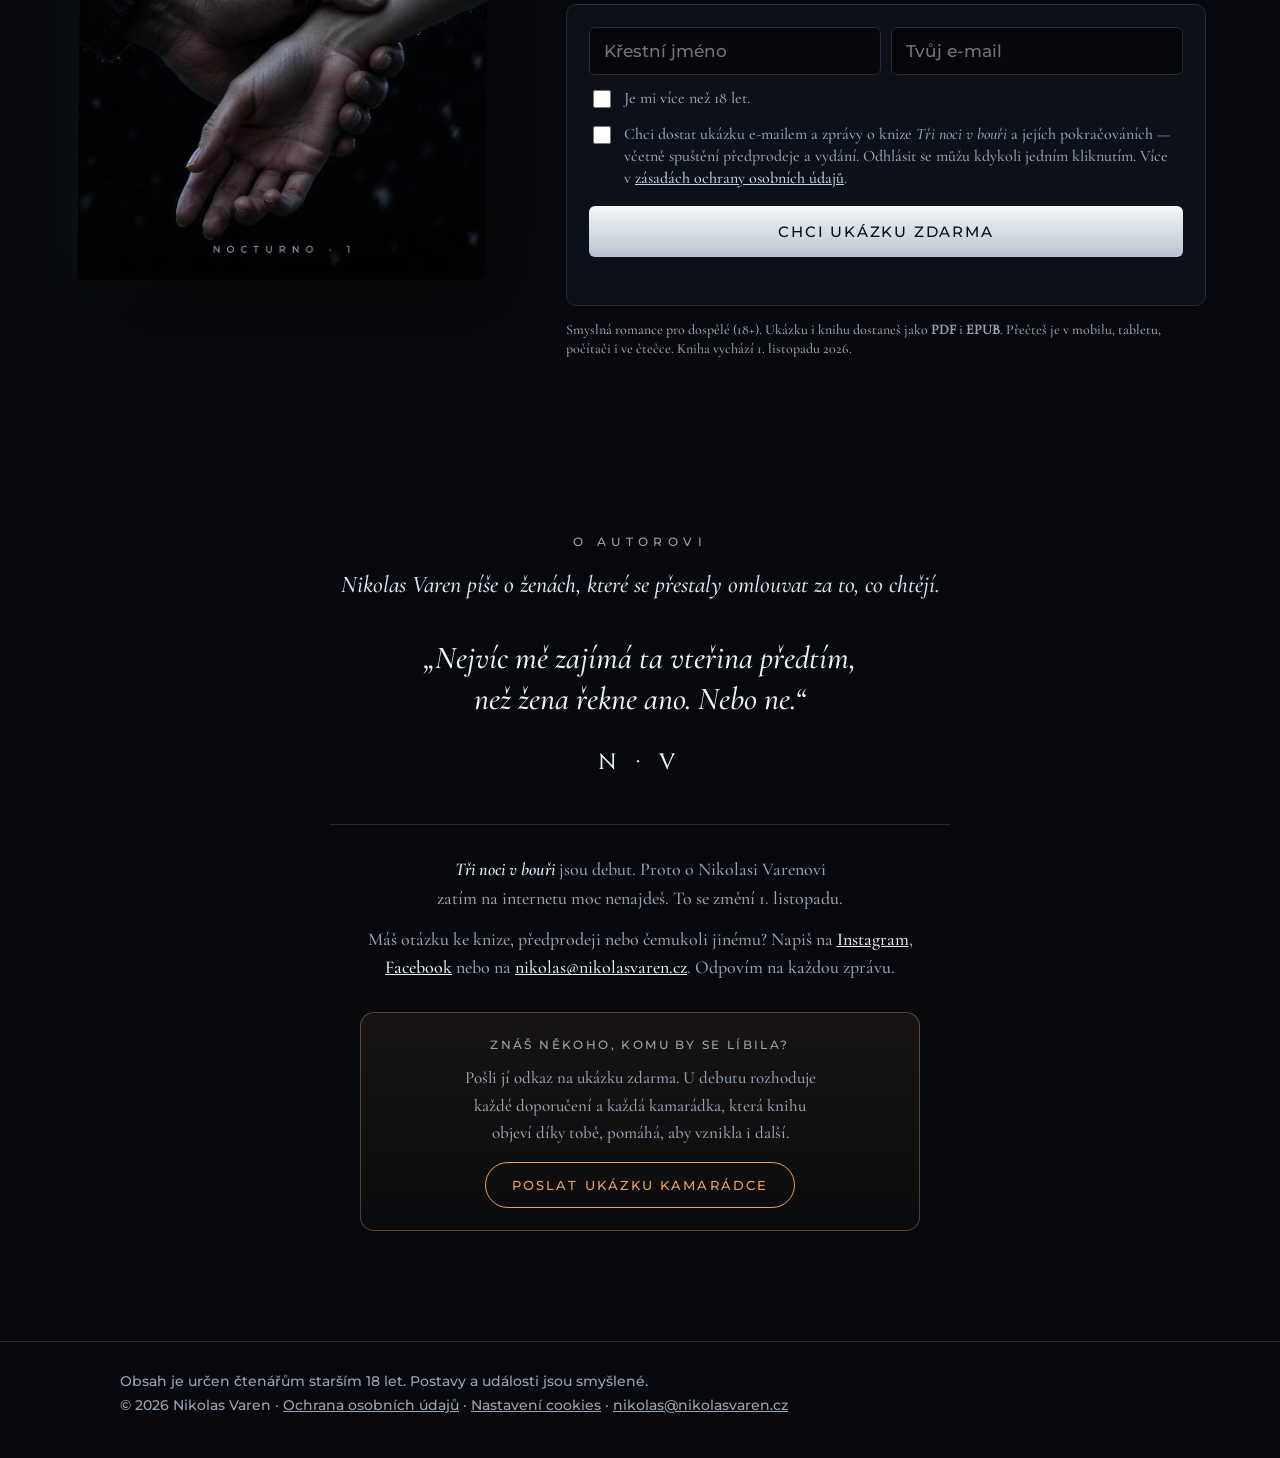
==== commit c8b4f197: "Add files via upload" ====
--- a/index.html
+++ b/index.html
@@ -18,9 +18,9 @@
 <link rel="icon" href="favicon-32.png" sizes="32x32" type="image/png">
 <link rel="icon" href="favicon-192.png" sizes="192x192" type="image/png">
 <link rel="apple-touch-icon" href="apple-touch-icon.png">
-<link rel="stylesheet" href="styl.css?v=7">
-<script src="web.js?v=7"></script>
-<script src="efekty.js?v=7"></script>
+<link rel="stylesheet" href="styl.css?v=8">
+<script src="web.js?v=8"></script>
+<script src="efekty.js?v=8"></script>
 </head>
 <body class="v2">
 <canvas id="snih" aria-hidden="true"></canvas>
@@ -143,7 +143,7 @@
     </div>
     <div class="rv d1">
       <div class="kicker">Pro čekatelky</div>
-      <h2 style="margin-top:14px">První dvě kapitoly zdarma</h2>
+      <h2 style="margin-top:14px">První dvě kapitoly <span class="hot">zdarma</span></h2>
       <p style="margin:0;color:var(--muted)">Pošleme ti je hned e-mailem, jako PDF i&nbsp;EPUB.</p>
       <div class="pricecard">
         <div class="pc-top"><span class="pc-price">199&nbsp;Kč</span><span class="pc-lbl">cena pro čekatelky<br>v&nbsp;předprodeji 1.–31.&nbsp;10.</span></div>
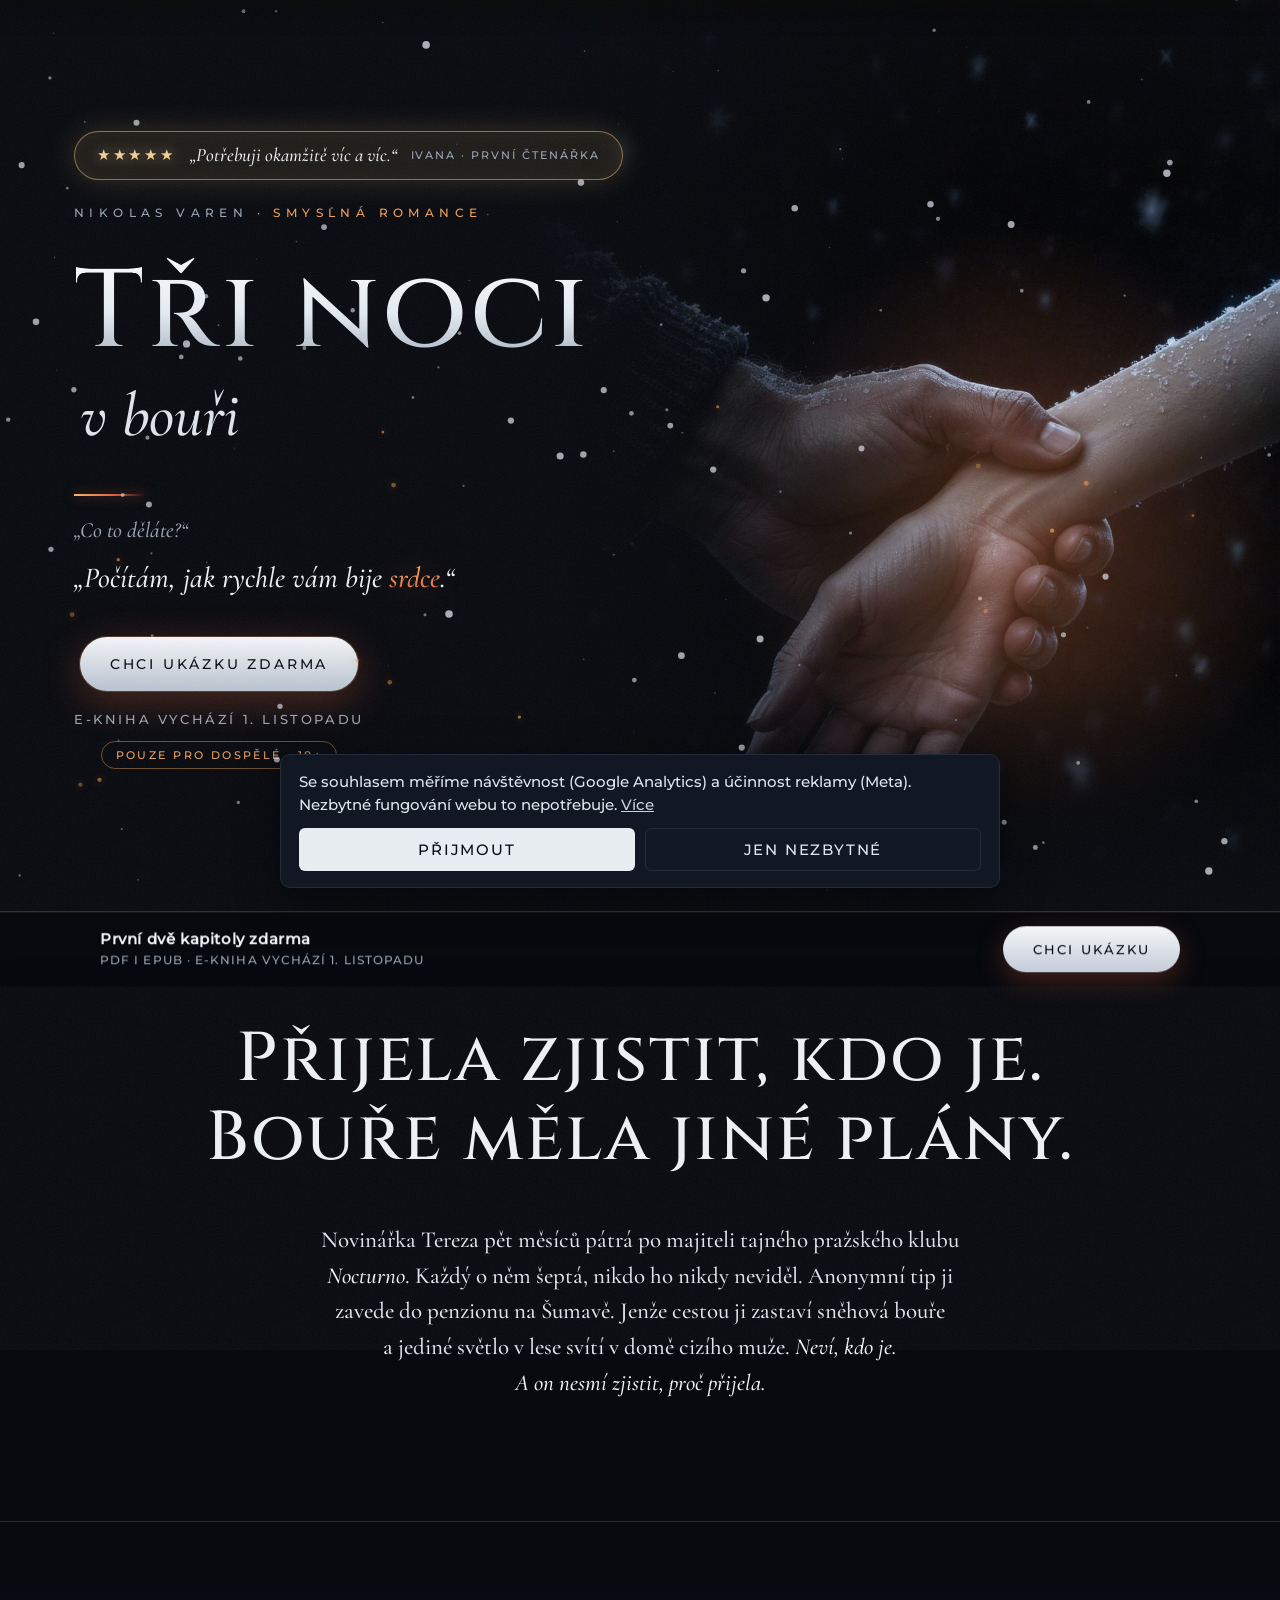
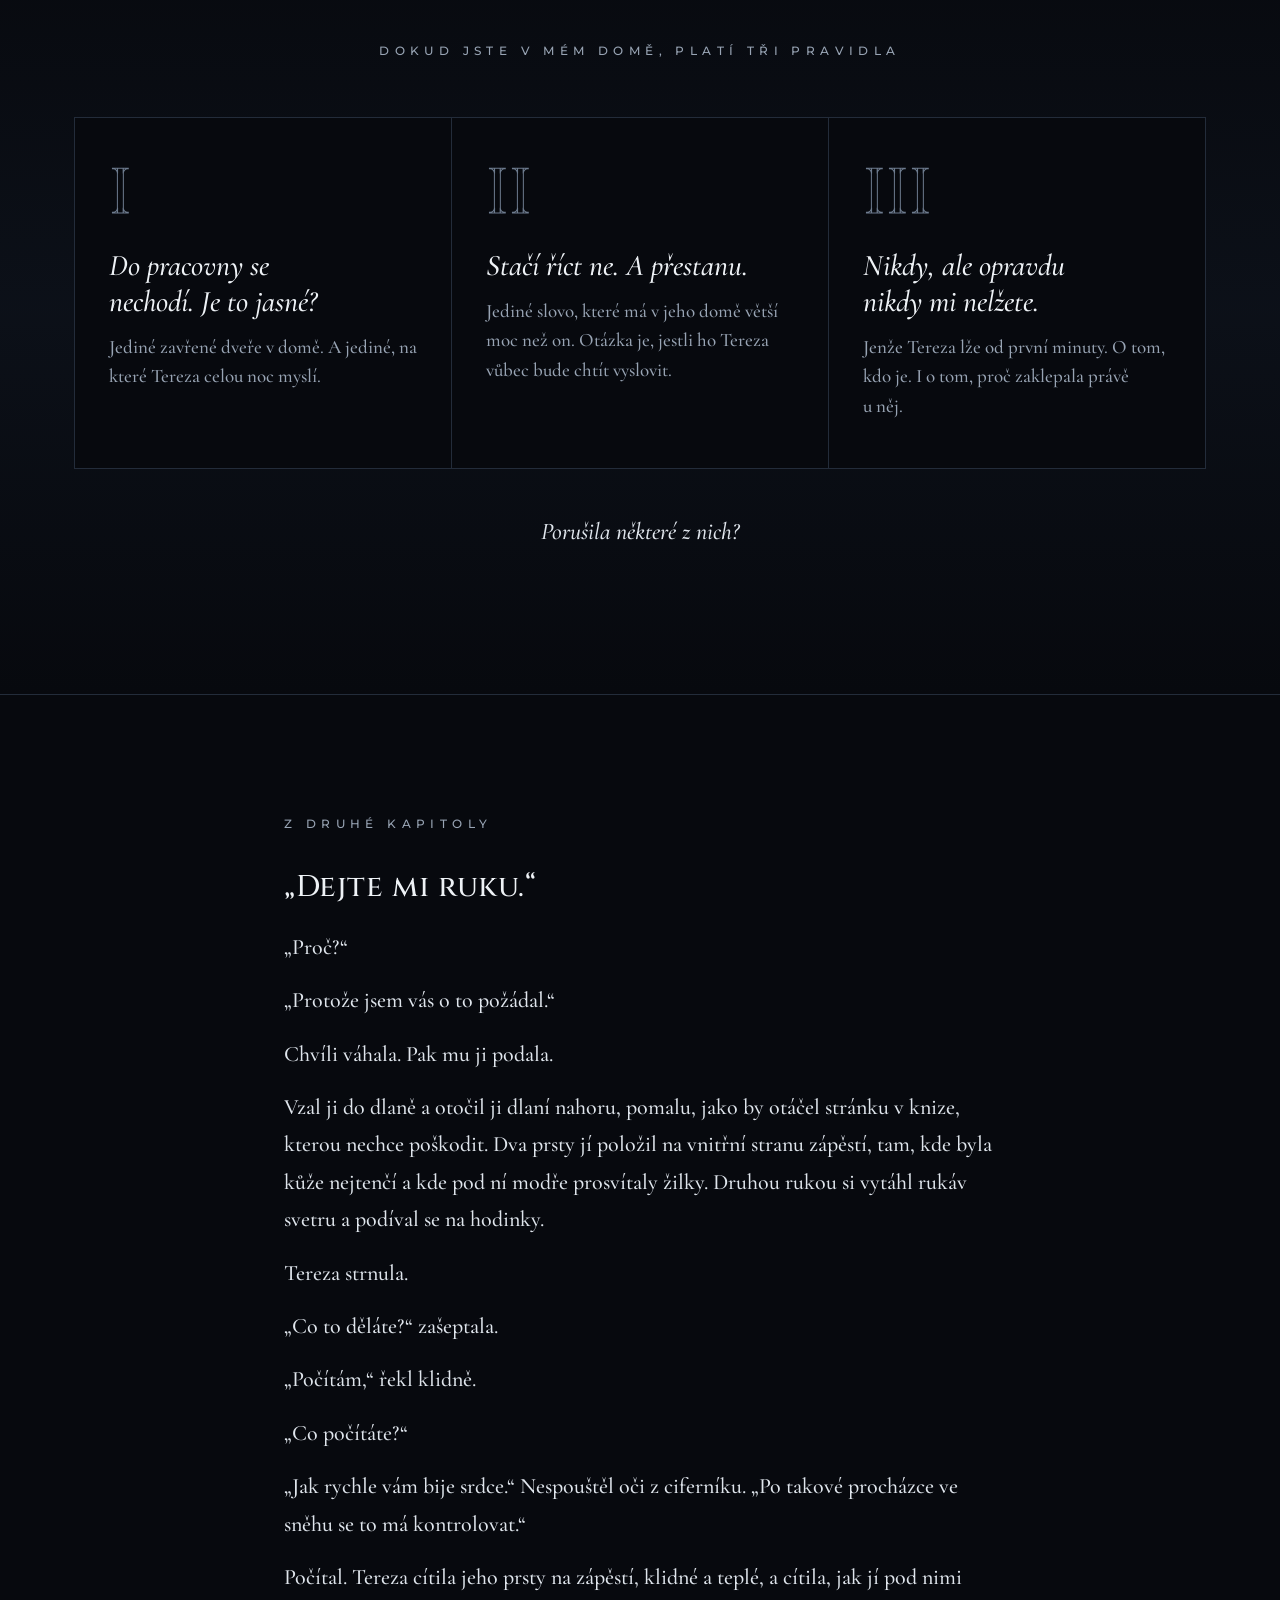
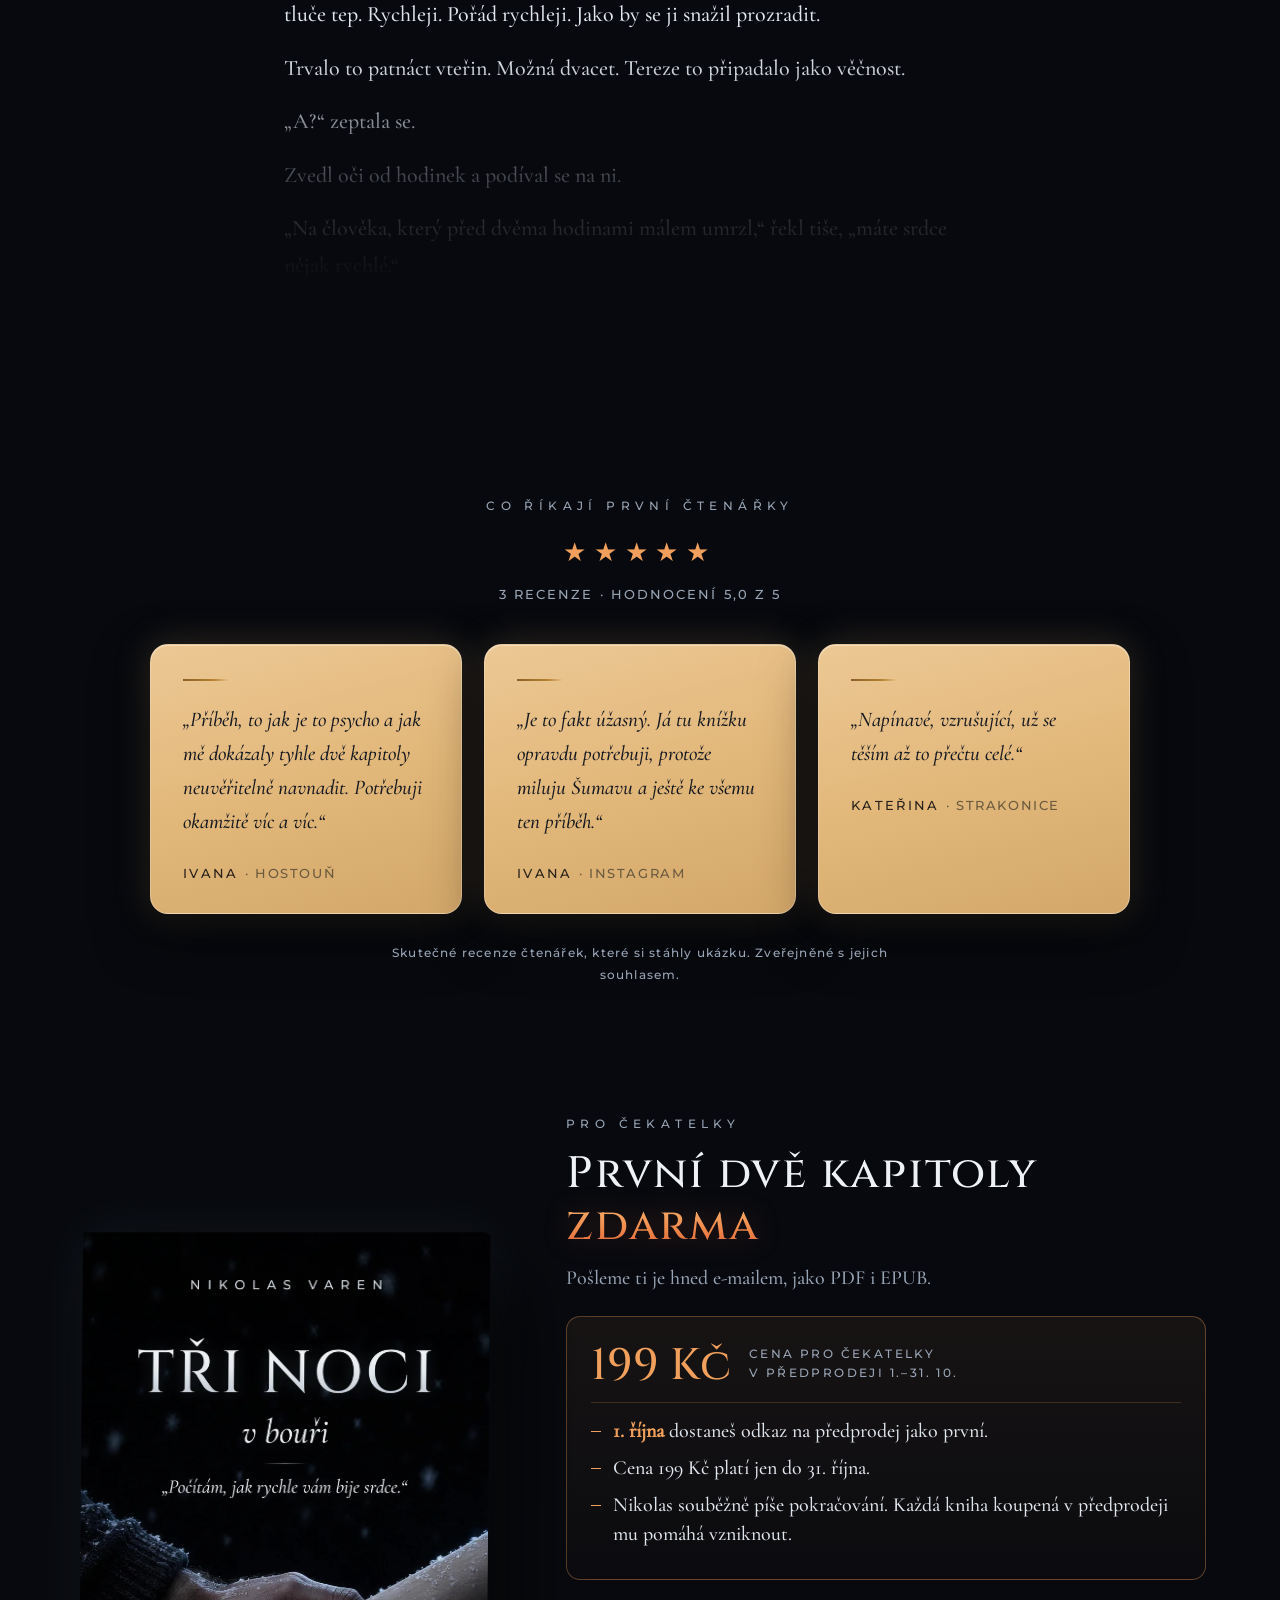
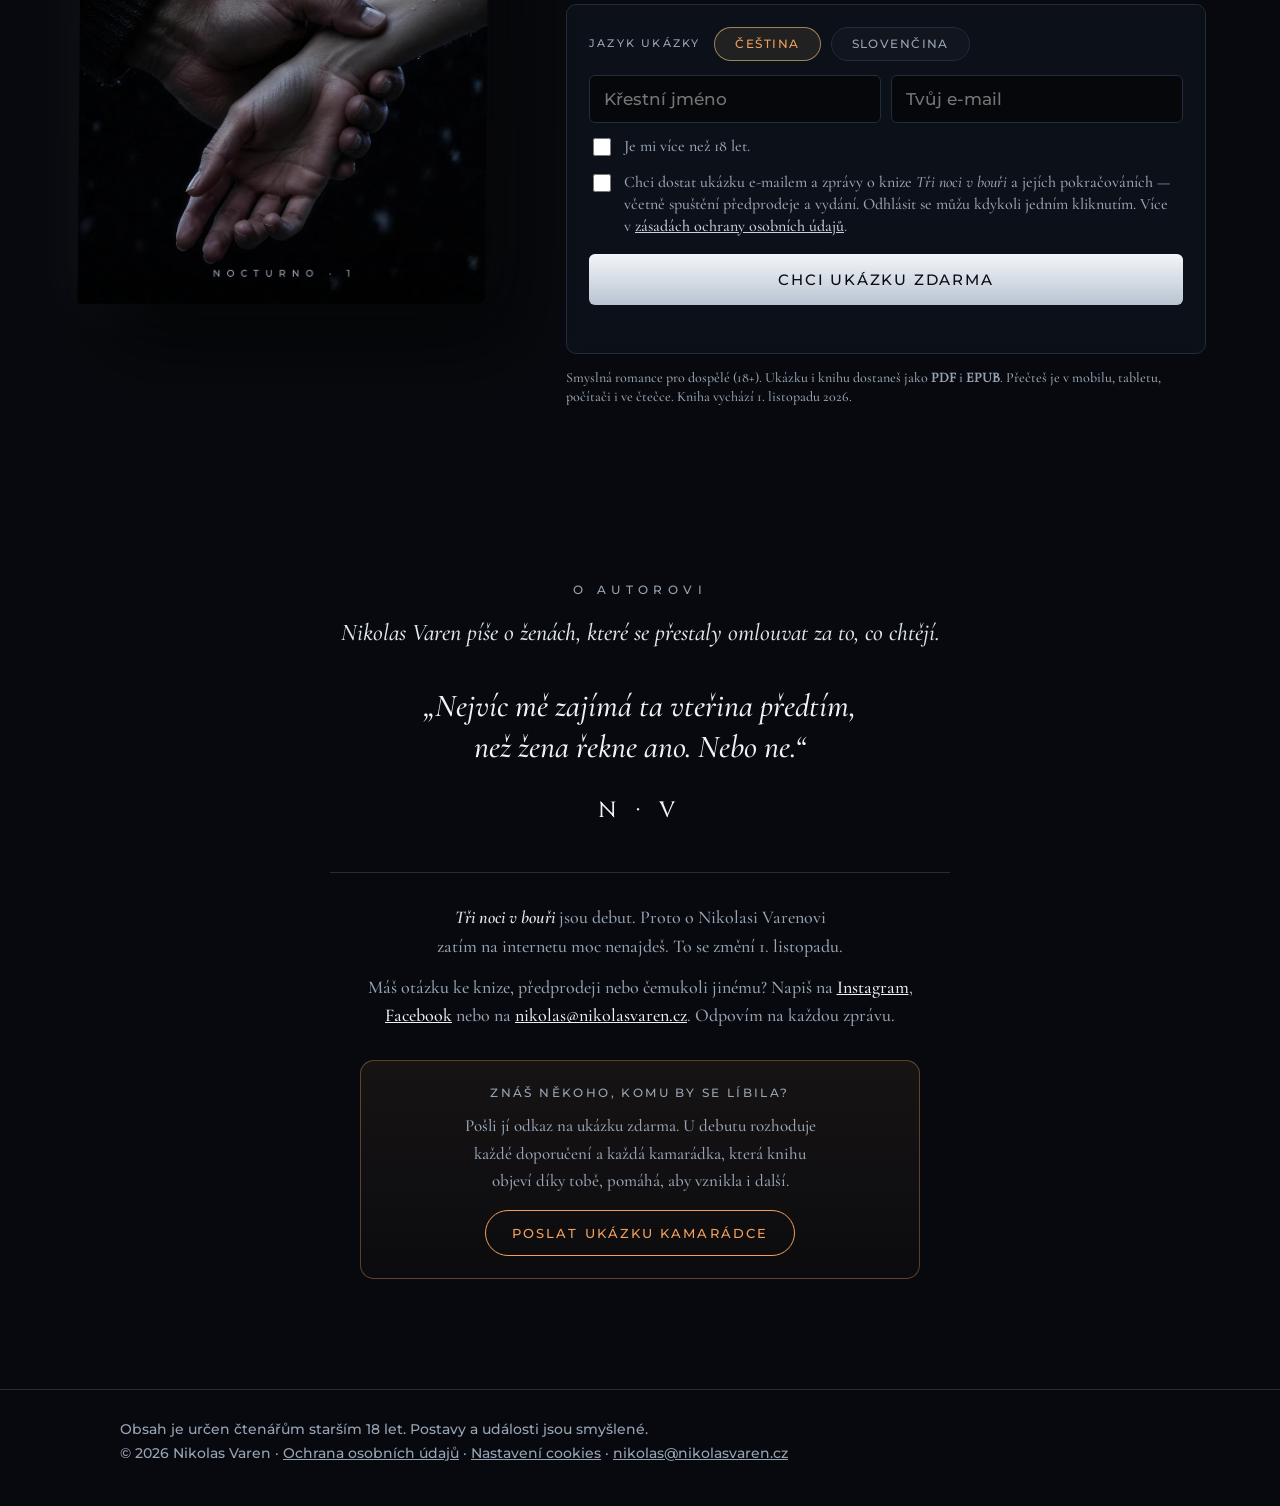
==== commit a16b625f: "Add files via upload" ====
--- a/index.html
+++ b/index.html
@@ -18,9 +18,9 @@
 <link rel="icon" href="favicon-32.png" sizes="32x32" type="image/png">
 <link rel="icon" href="favicon-192.png" sizes="192x192" type="image/png">
 <link rel="apple-touch-icon" href="apple-touch-icon.png">
-<link rel="stylesheet" href="styl.css?v=8">
-<script src="web.js?v=8"></script>
-<script src="efekty.js?v=8"></script>
+<link rel="stylesheet" href="styl.css?v=9">
+<script src="web.js?v=9"></script>
+<script src="efekty.js?v=9"></script>
 </head>
 <body class="v2">
 <canvas id="snih" aria-hidden="true"></canvas>
@@ -154,6 +154,11 @@
         </ul>
       </div>
       <form class="form" id="ukazka" novalidate>
+        <div class="lang" role="radiogroup" aria-label="Jazyk ukázky">
+          <span class="lang-lbl">Jazyk ukázky</span>
+          <label class="lang-o"><input type="radio" name="jazyk" value="cs" checked><span>Čeština</span></label>
+          <label class="lang-o"><input type="radio" name="jazyk" value="sk"><span>Slovenčina</span></label>
+        </div>
         <div class="row">
           <input type="text" name="jmeno" placeholder="Křestní jméno" autocomplete="given-name" aria-label="Křestní jméno">
           <input type="email" name="email" placeholder="Tvůj e-mail" autocomplete="email" required aria-label="E-mail">
--- a/styl.css
+++ b/styl.css
@@ -414,3 +414,17 @@
   .hero2 .meta{margin-bottom:16px}
   .adult{margin-top:14px}
 }
+
+
+/* --- přepínač jazyka ukázky --- */
+.lang{display:flex;align-items:center;flex-wrap:wrap;gap:10px;margin-bottom:14px}
+.lang-lbl{font:11px/1 Mont,Arial,sans-serif;letter-spacing:.2em;text-transform:uppercase;color:var(--muted);margin-right:4px}
+.lang-o{position:relative}
+.lang-o input{position:absolute;opacity:0;width:0;height:0}
+.lang-o span{display:inline-block;padding:10px 20px;border-radius:999px;cursor:pointer;
+  font:12px/1 Mont,Arial,sans-serif;letter-spacing:.12em;text-transform:uppercase;
+  border:1px solid var(--line);color:var(--muted);background:rgba(255,255,255,.02);transition:.18s}
+.lang-o span:hover{color:var(--text);border-color:#33405280}
+.lang-o input:checked + span{border-color:rgba(226,183,122,.65);color:var(--ember);background:rgba(226,183,122,.10)}
+.lang-o input:focus-visible + span{outline:2px solid var(--ember);outline-offset:2px}
+@media (max-width:420px){.lang-lbl{width:100%;margin-bottom:2px}.lang-o span{padding:9px 16px}}
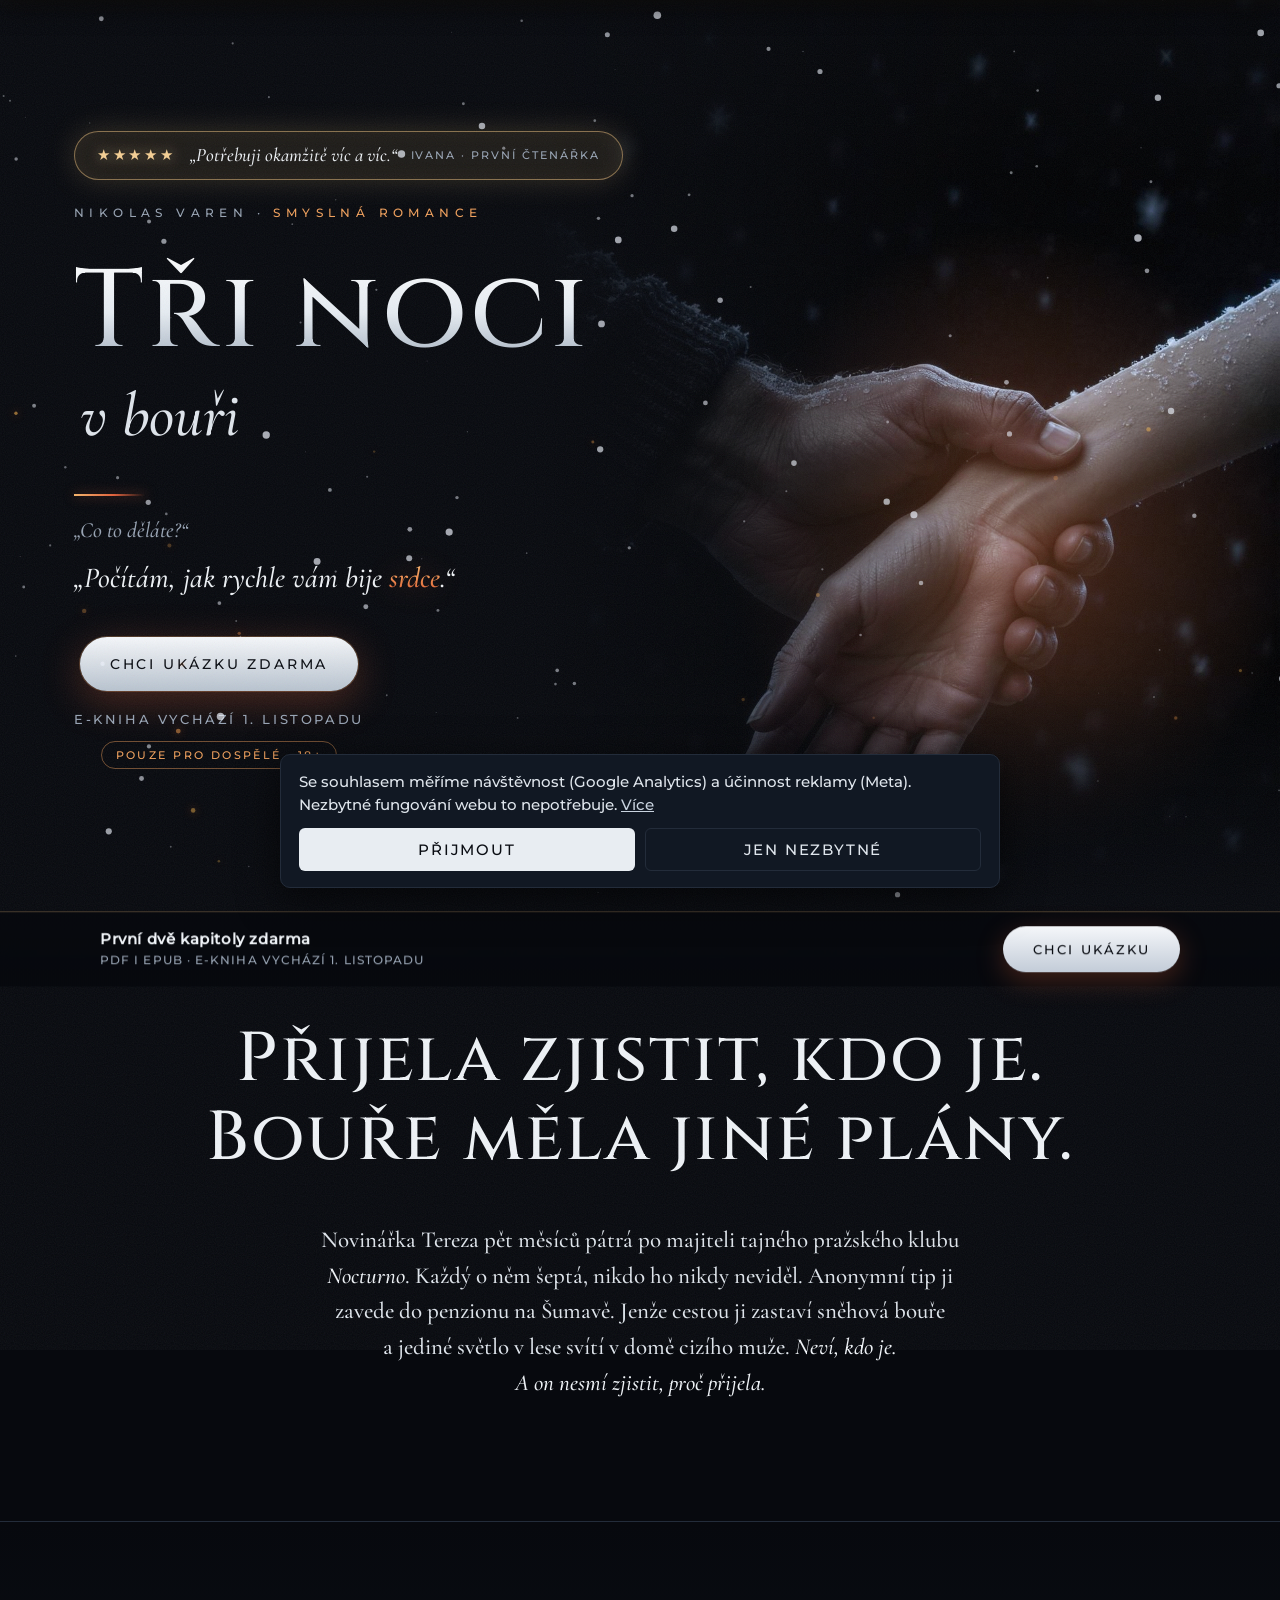
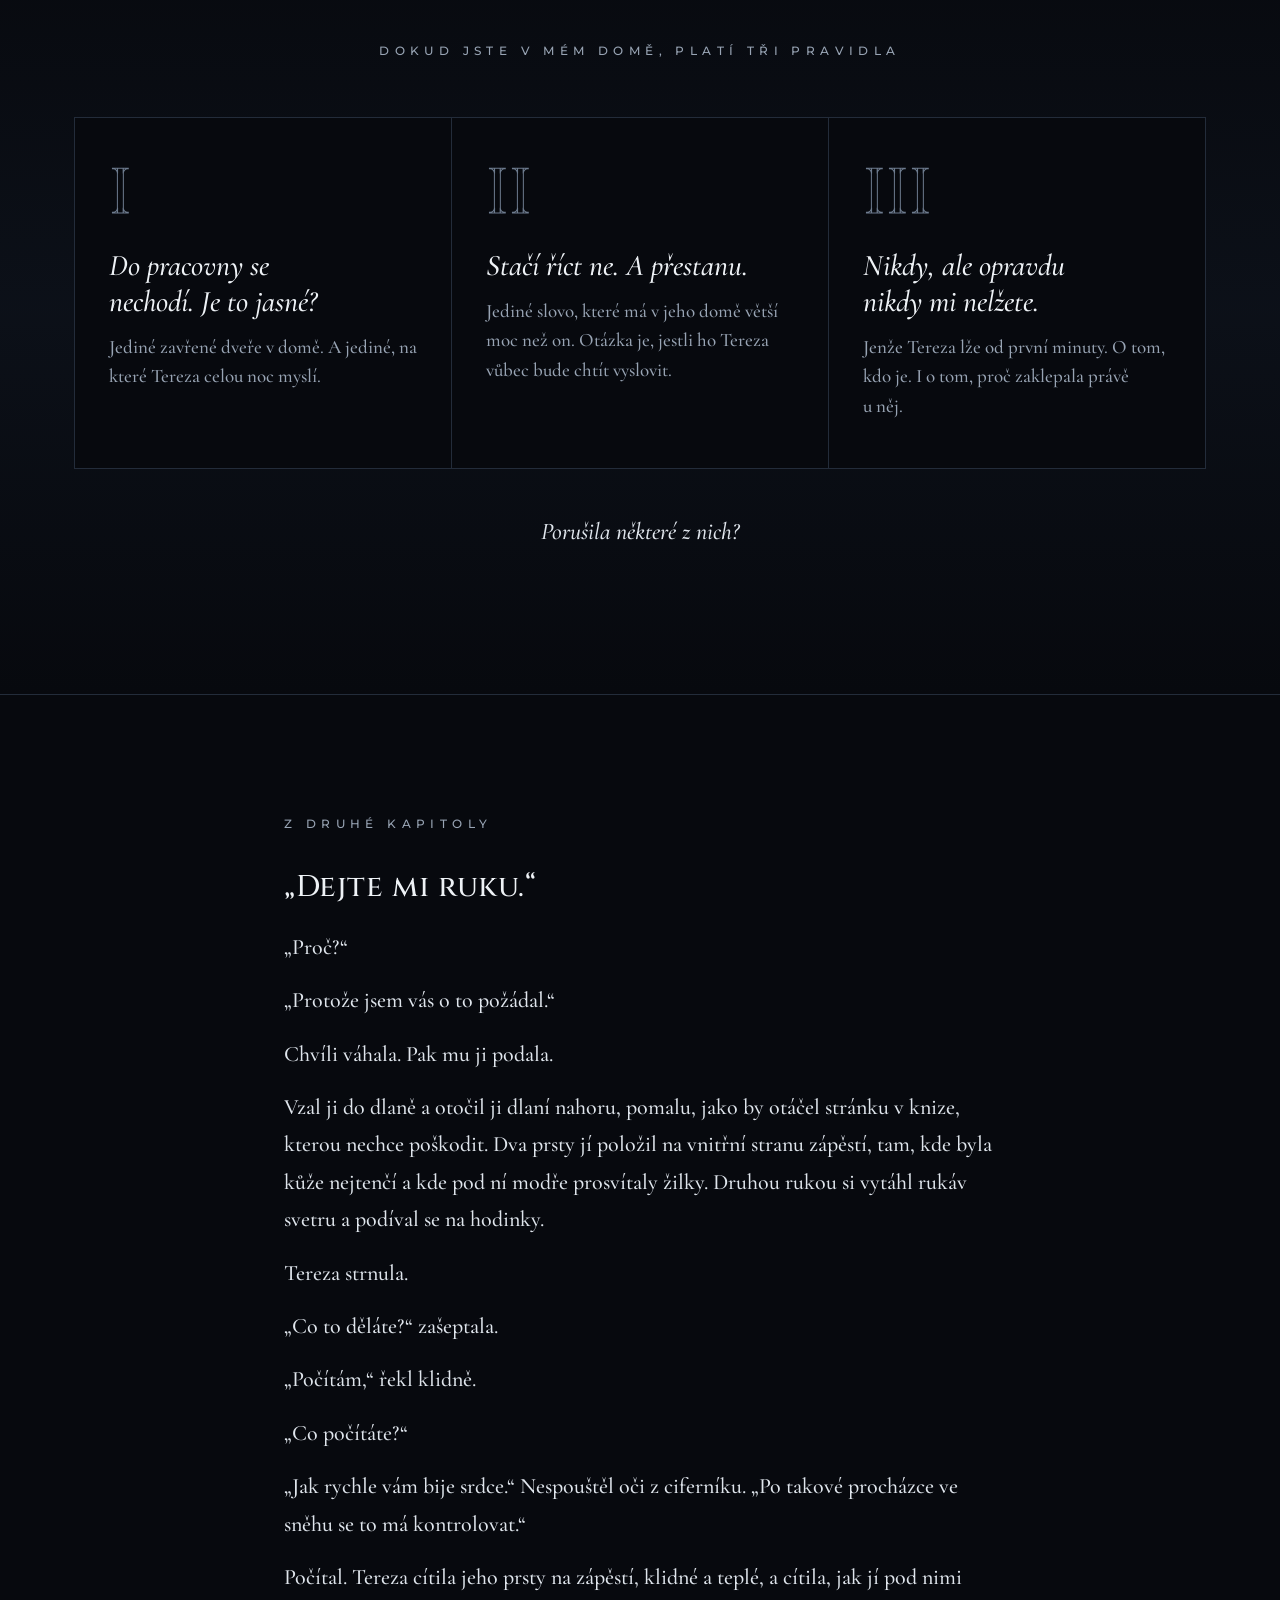
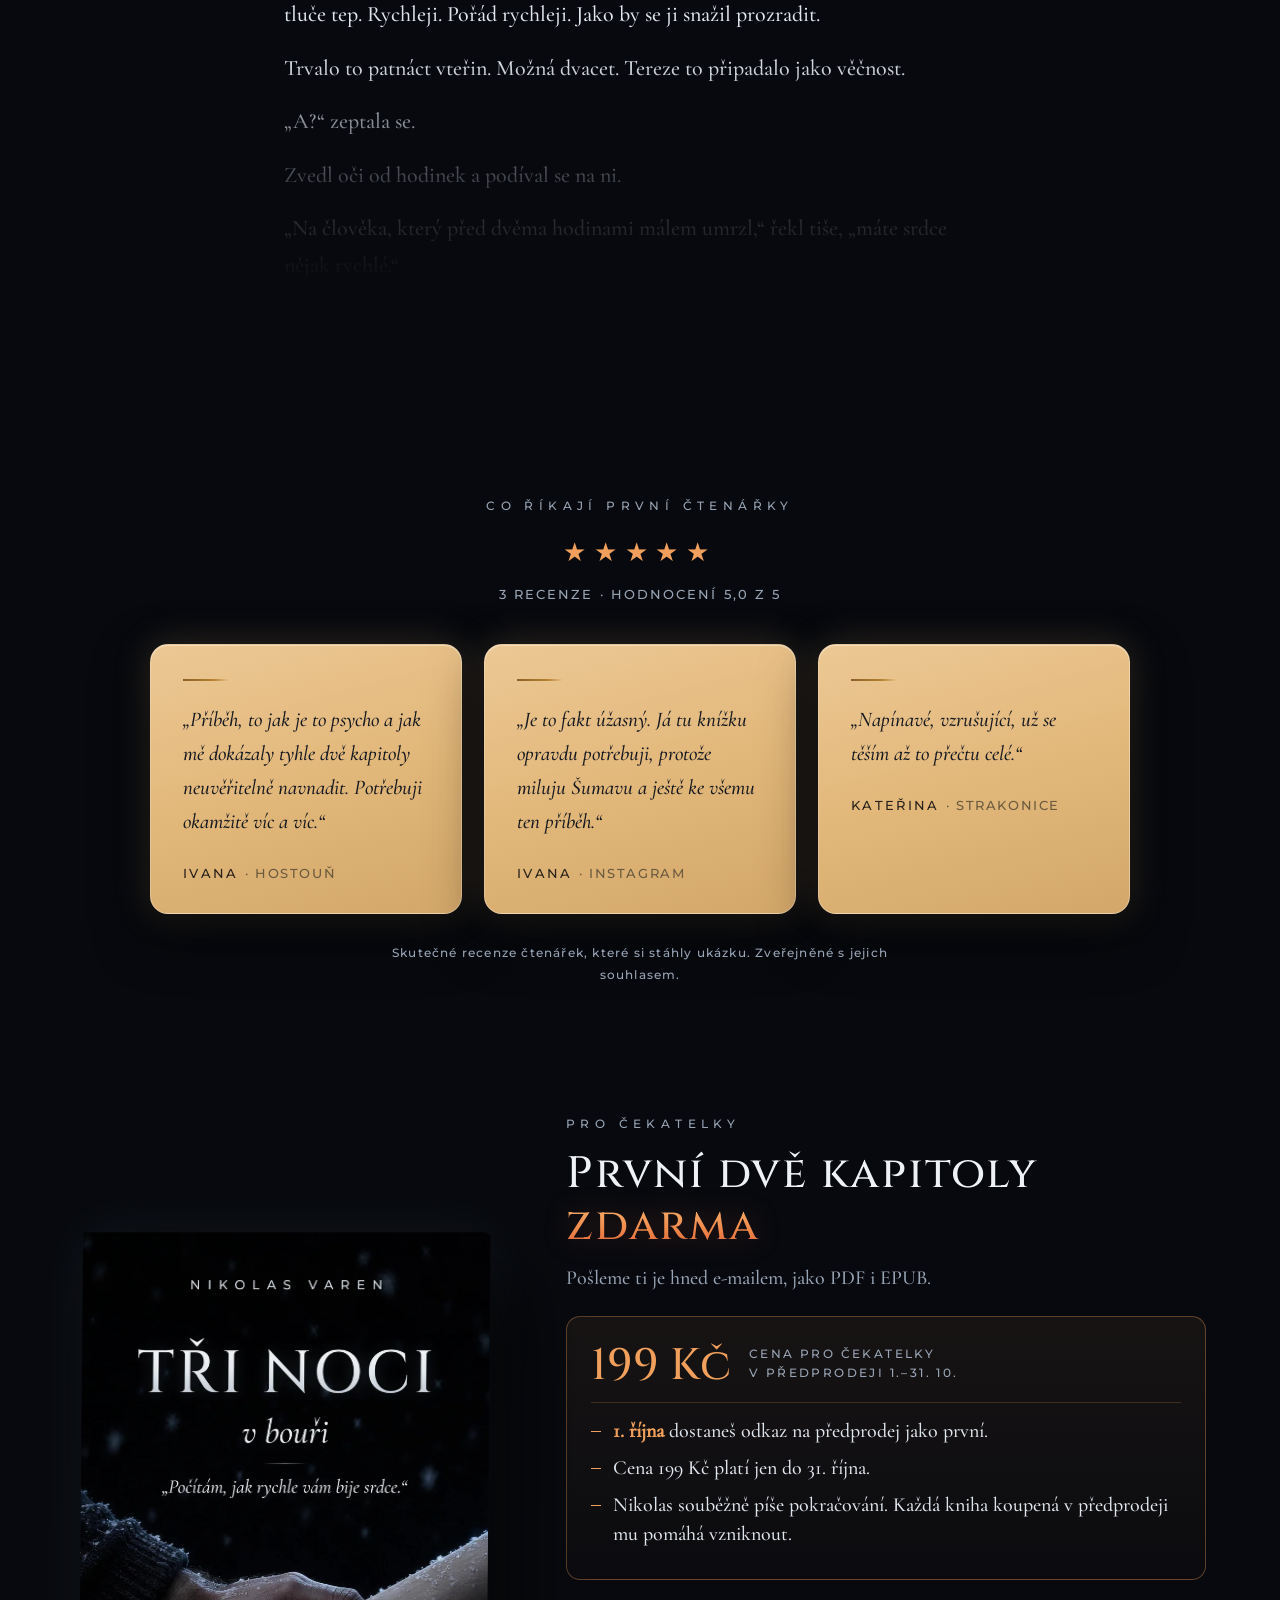
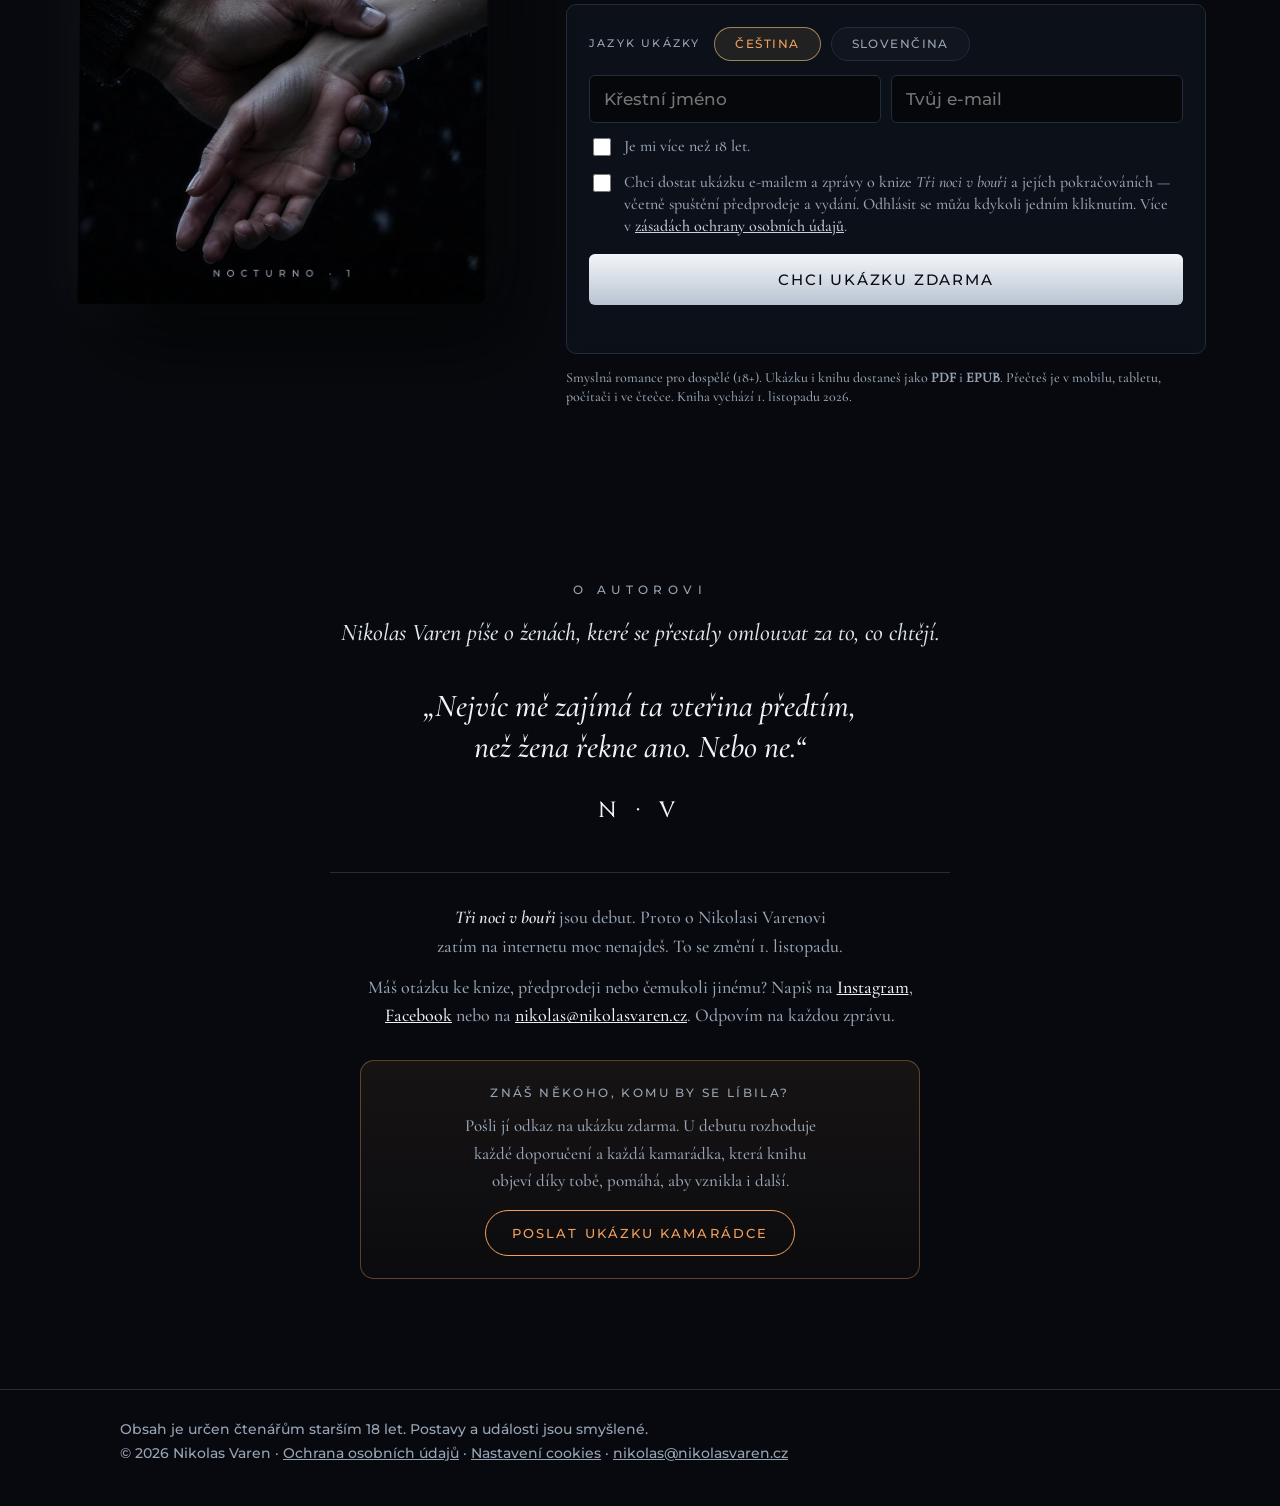
==== commit 164c5816: "Add files via upload" ====
--- a/index.html
+++ b/index.html
@@ -18,9 +18,9 @@
 <link rel="icon" href="favicon-32.png" sizes="32x32" type="image/png">
 <link rel="icon" href="favicon-192.png" sizes="192x192" type="image/png">
 <link rel="apple-touch-icon" href="apple-touch-icon.png">
-<link rel="stylesheet" href="styl.css?v=9">
-<script src="web.js?v=9"></script>
-<script src="efekty.js?v=9"></script>
+<link rel="stylesheet" href="styl.css?v=10">
+<script src="web.js?v=10"></script>
+<script src="efekty.js?v=10"></script>
 </head>
 <body class="v2">
 <canvas id="snih" aria-hidden="true"></canvas>
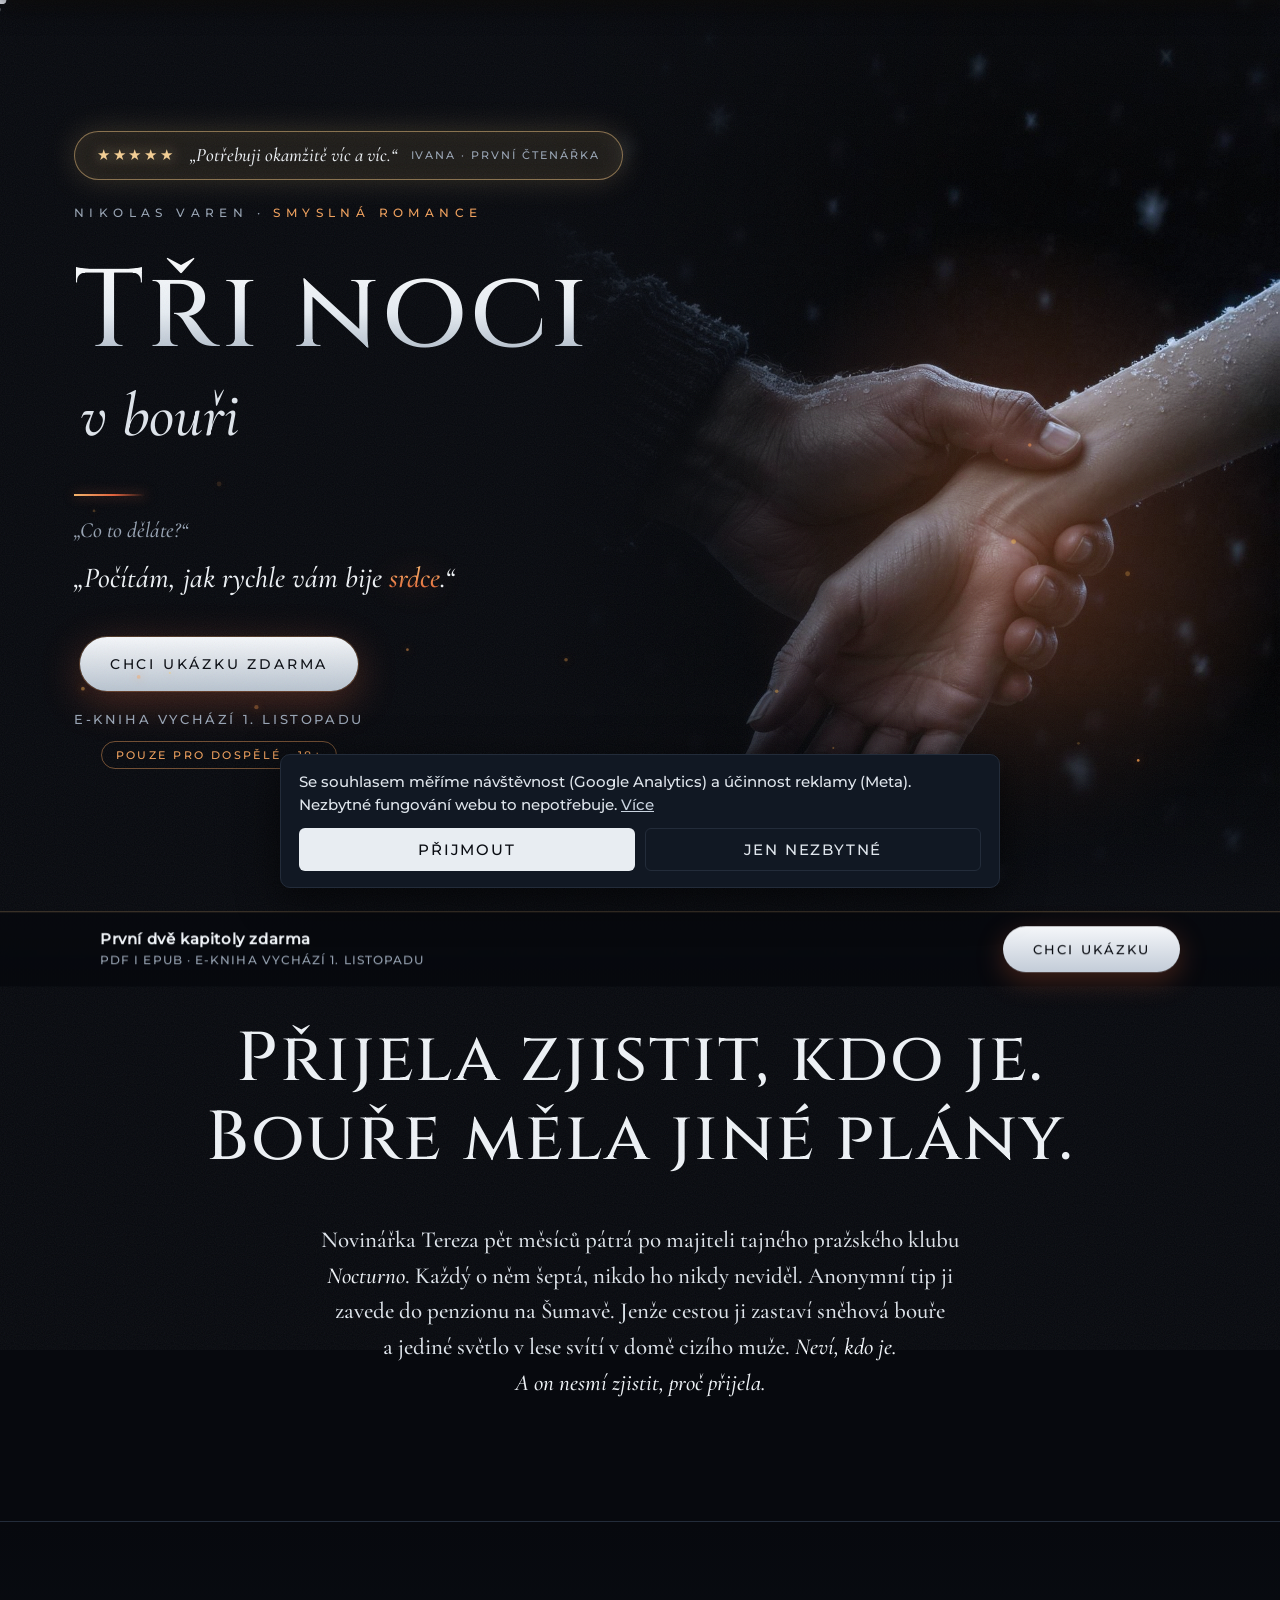
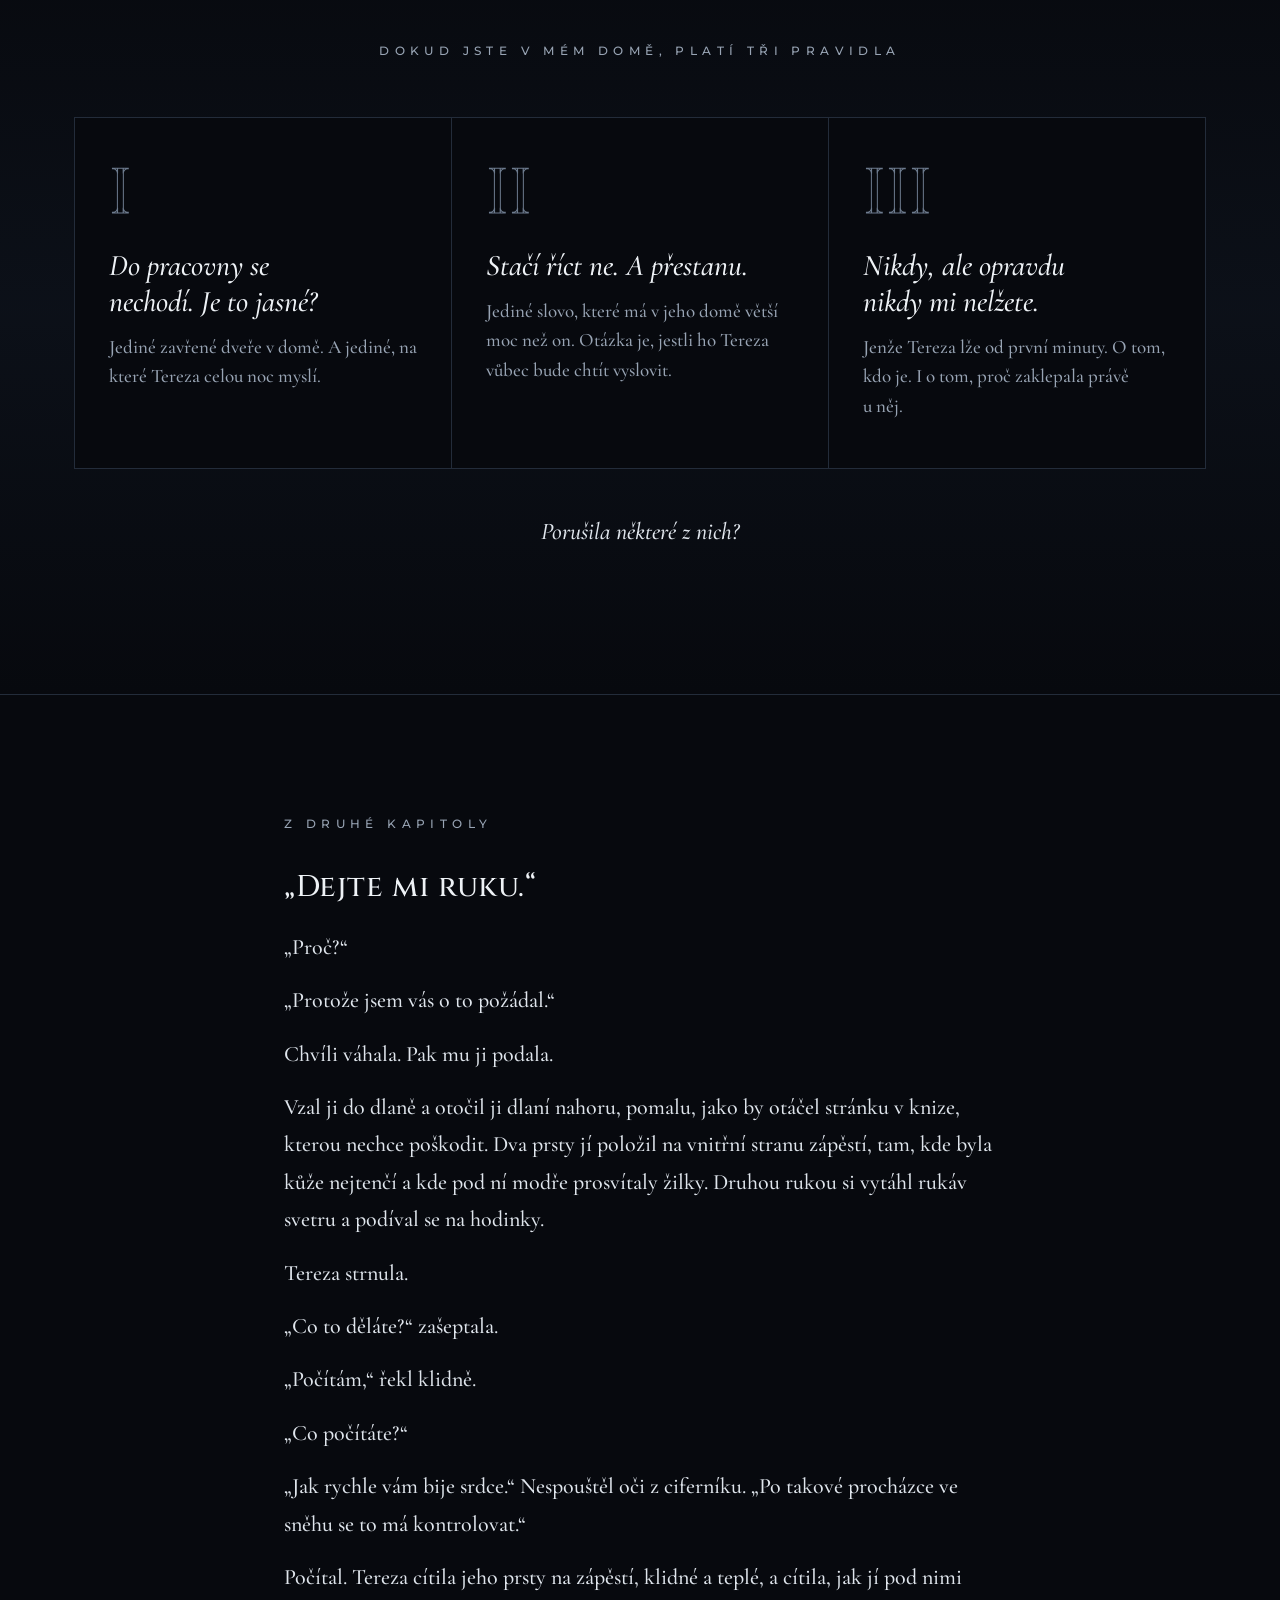
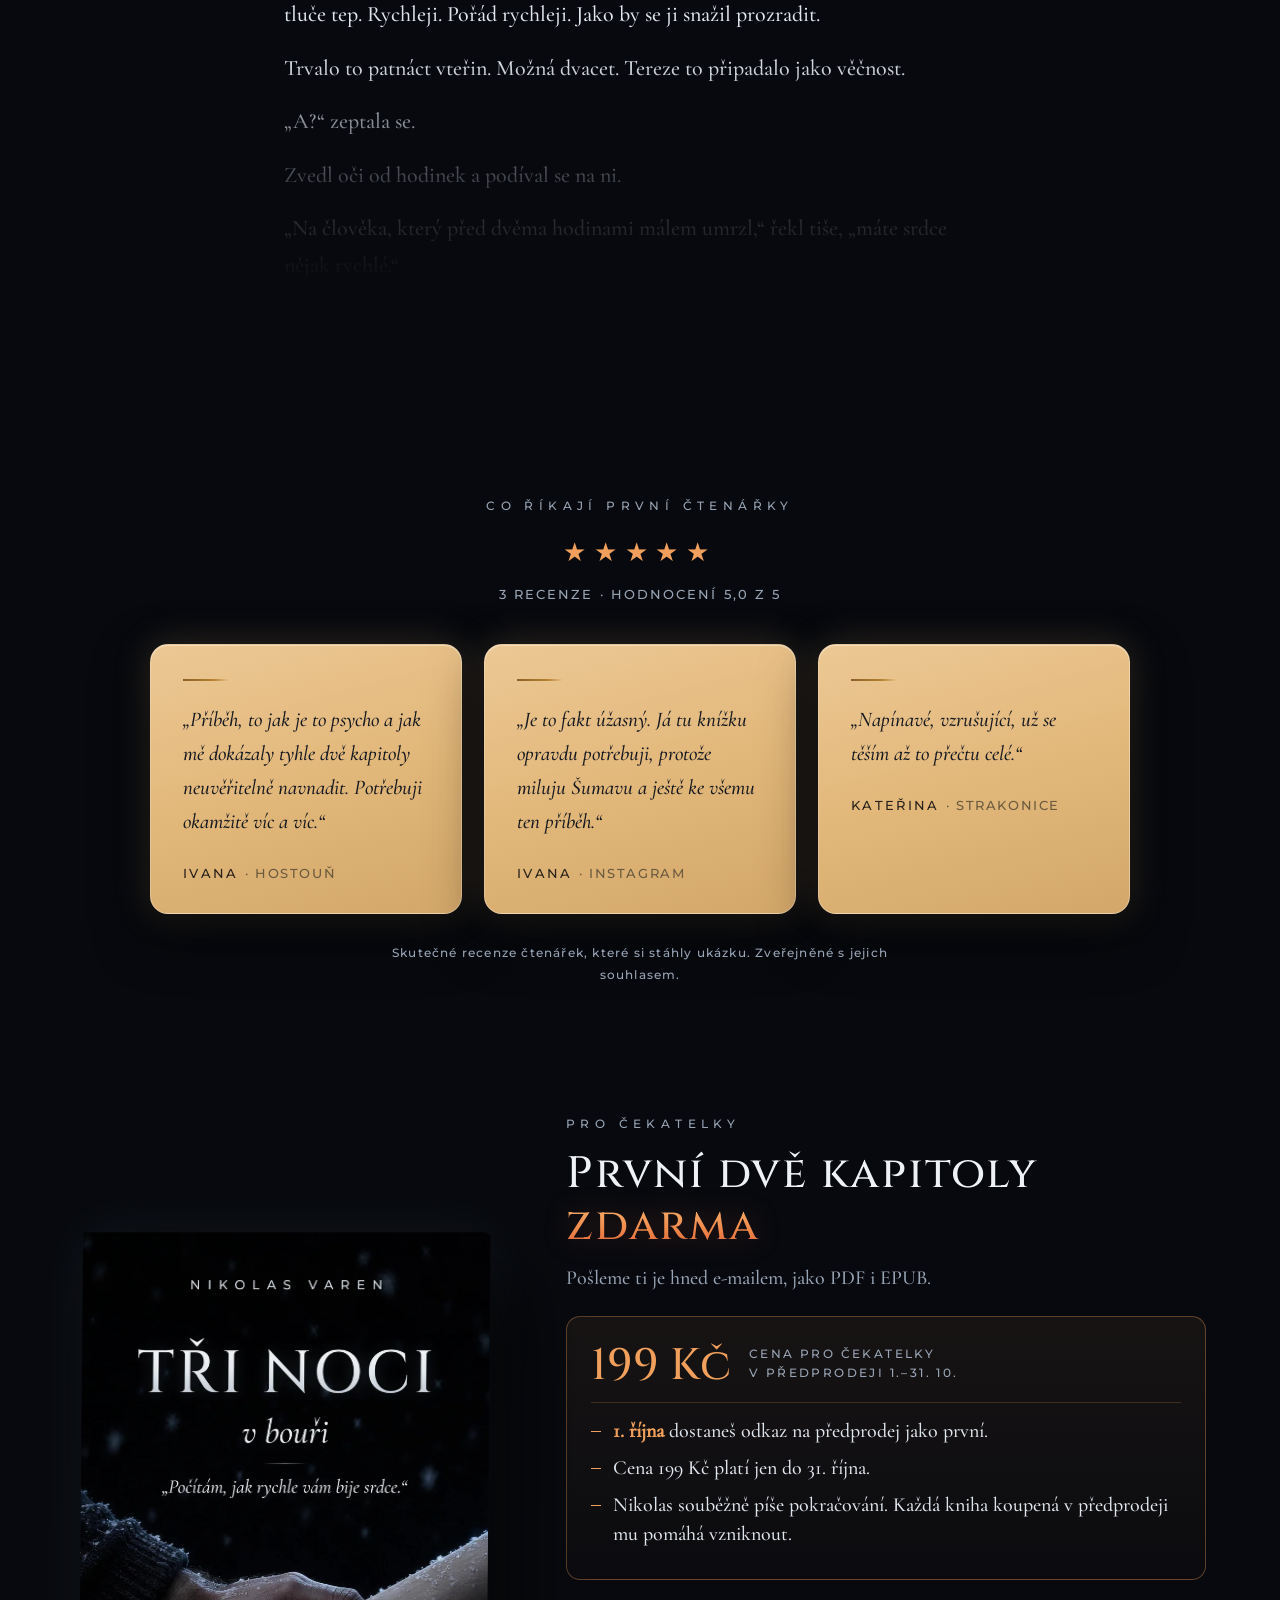
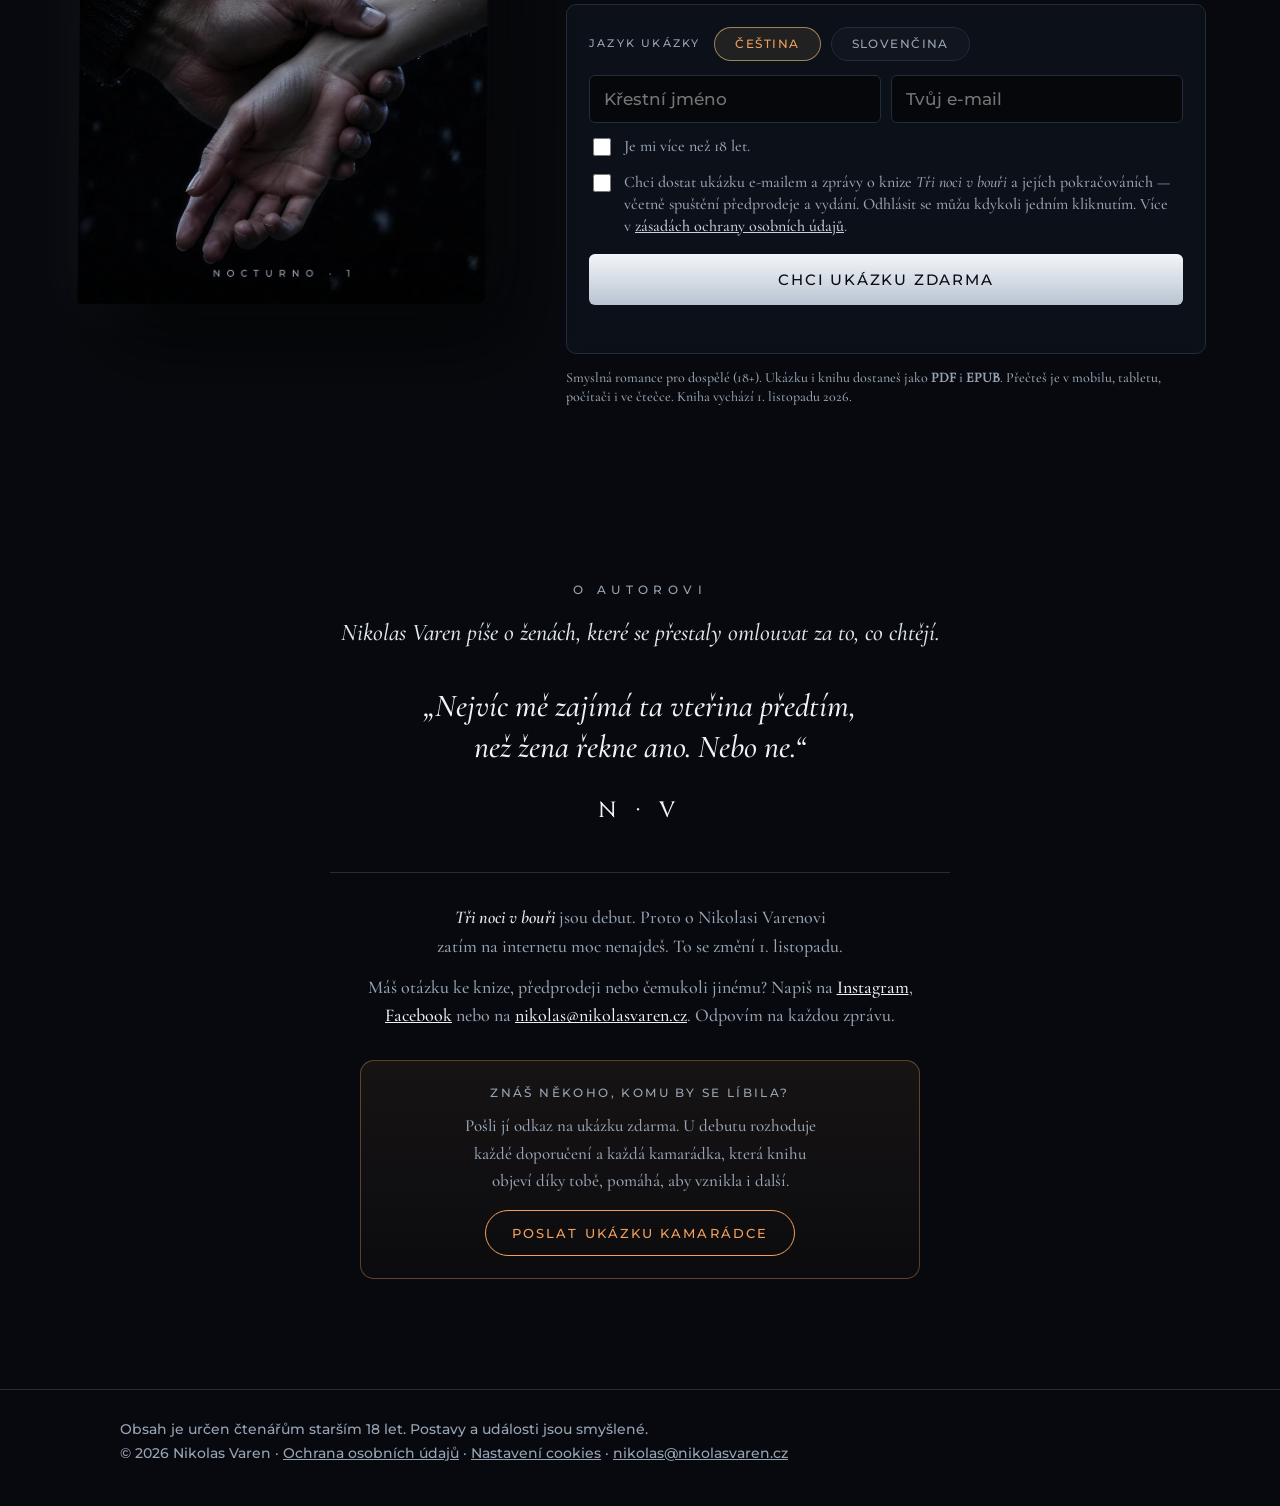
==== commit 1d9722af: "Update index.html" ====
--- a/index.html
+++ b/index.html
@@ -11,6 +11,9 @@
 <meta property="og:image" content="https://nikolasvaren.cz/og-foto.jpg">
 <meta property="og:url" content="https://nikolasvaren.cz/">
 <meta name="theme-color" content="#07090e">
+<link rel="alternate" hreflang="cs" href="https://nikolasvaren.cz/">
+<link rel="alternate" hreflang="pl" href="https://nikolasvaren.cz/pl/">
+<link rel="alternate" hreflang="x-default" href="https://nikolasvaren.cz/">
 <link rel="preload" href="cinzel-latin-500-normal.woff2" as="font" type="font/woff2" crossorigin>
 <link rel="preload" href="hero-d.jpg" as="image" media="(min-width:861px)">
 <link rel="preload" href="hero-m.jpg" as="image" media="(max-width:860px)">
@@ -18,9 +21,9 @@
 <link rel="icon" href="favicon-32.png" sizes="32x32" type="image/png">
 <link rel="icon" href="favicon-192.png" sizes="192x192" type="image/png">
 <link rel="apple-touch-icon" href="apple-touch-icon.png">
-<link rel="stylesheet" href="styl.css?v=10">
-<script src="web.js?v=10"></script>
-<script src="efekty.js?v=10"></script>
+<link rel="stylesheet" href="styl.css?v=11">
+<script src="web.js?v=11"></script>
+<script src="efekty.js?v=11"></script>
 </head>
 <body class="v2">
 <canvas id="snih" aria-hidden="true"></canvas>
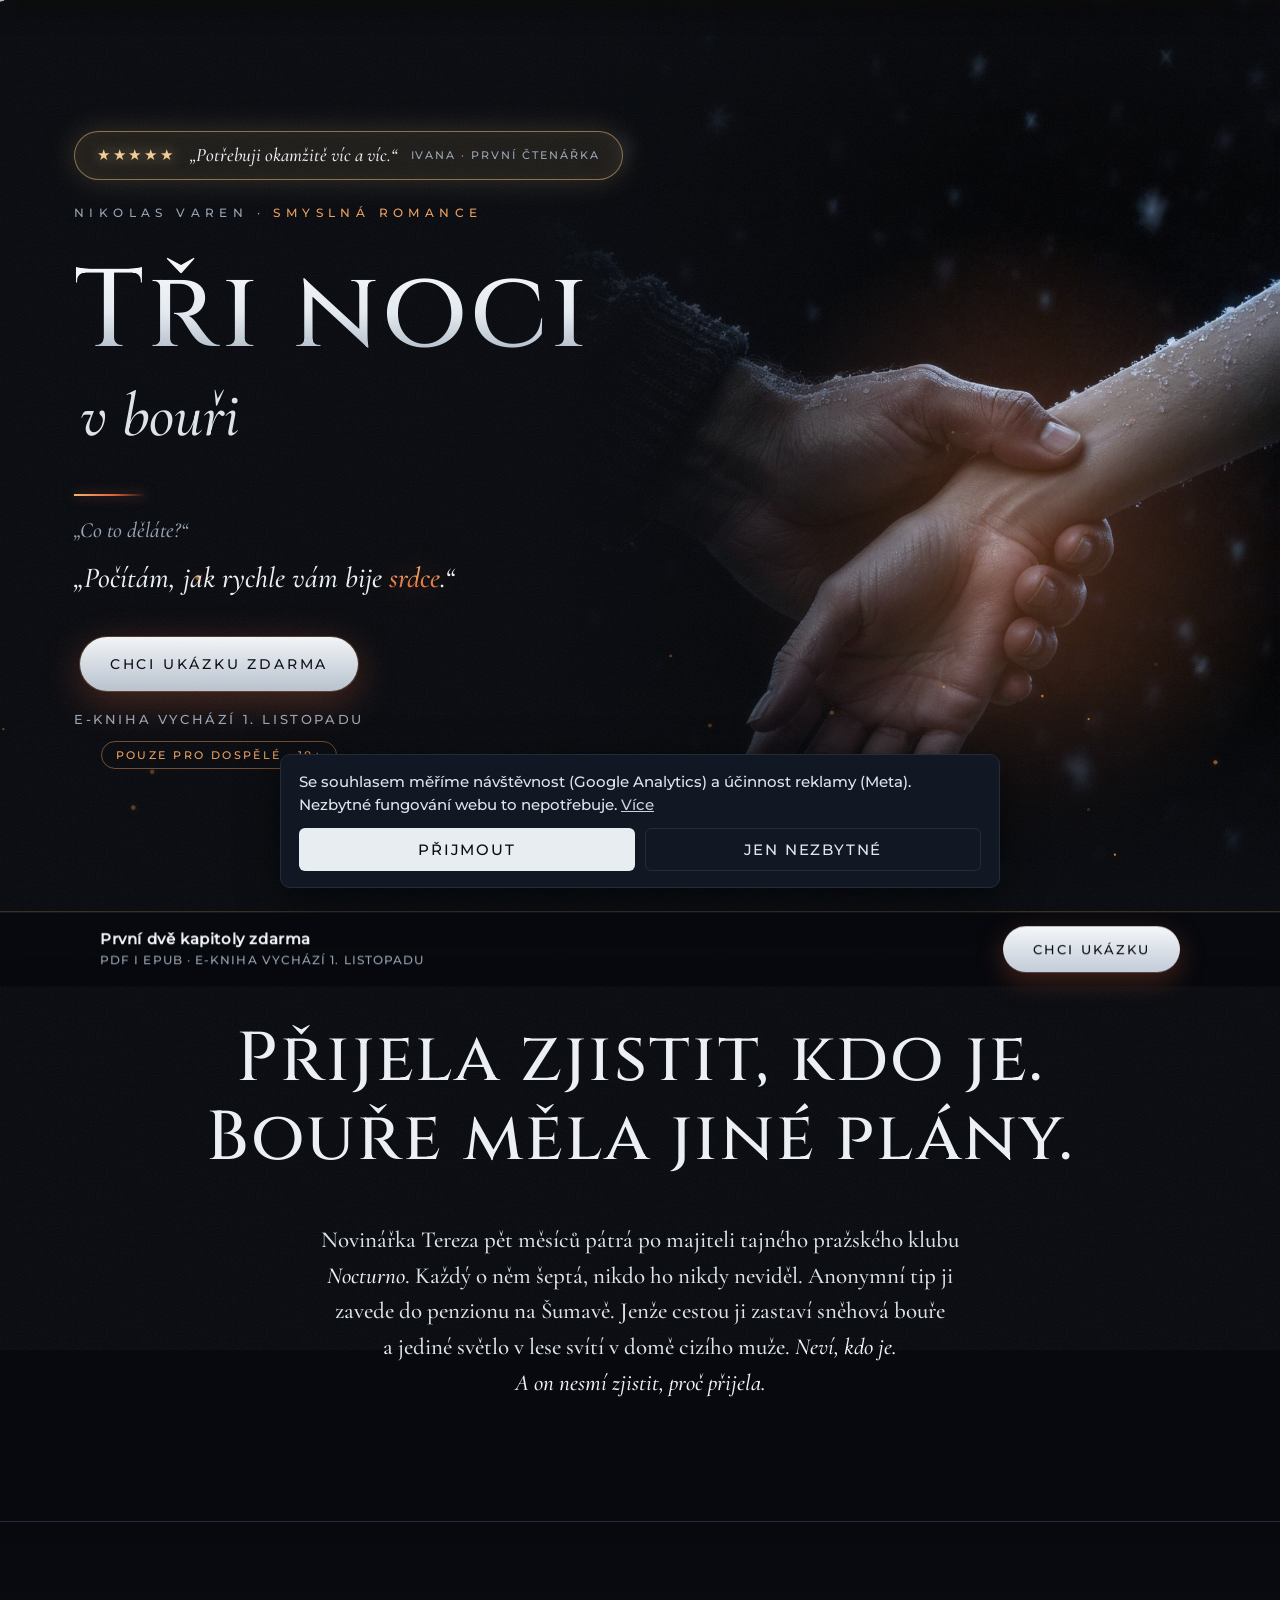
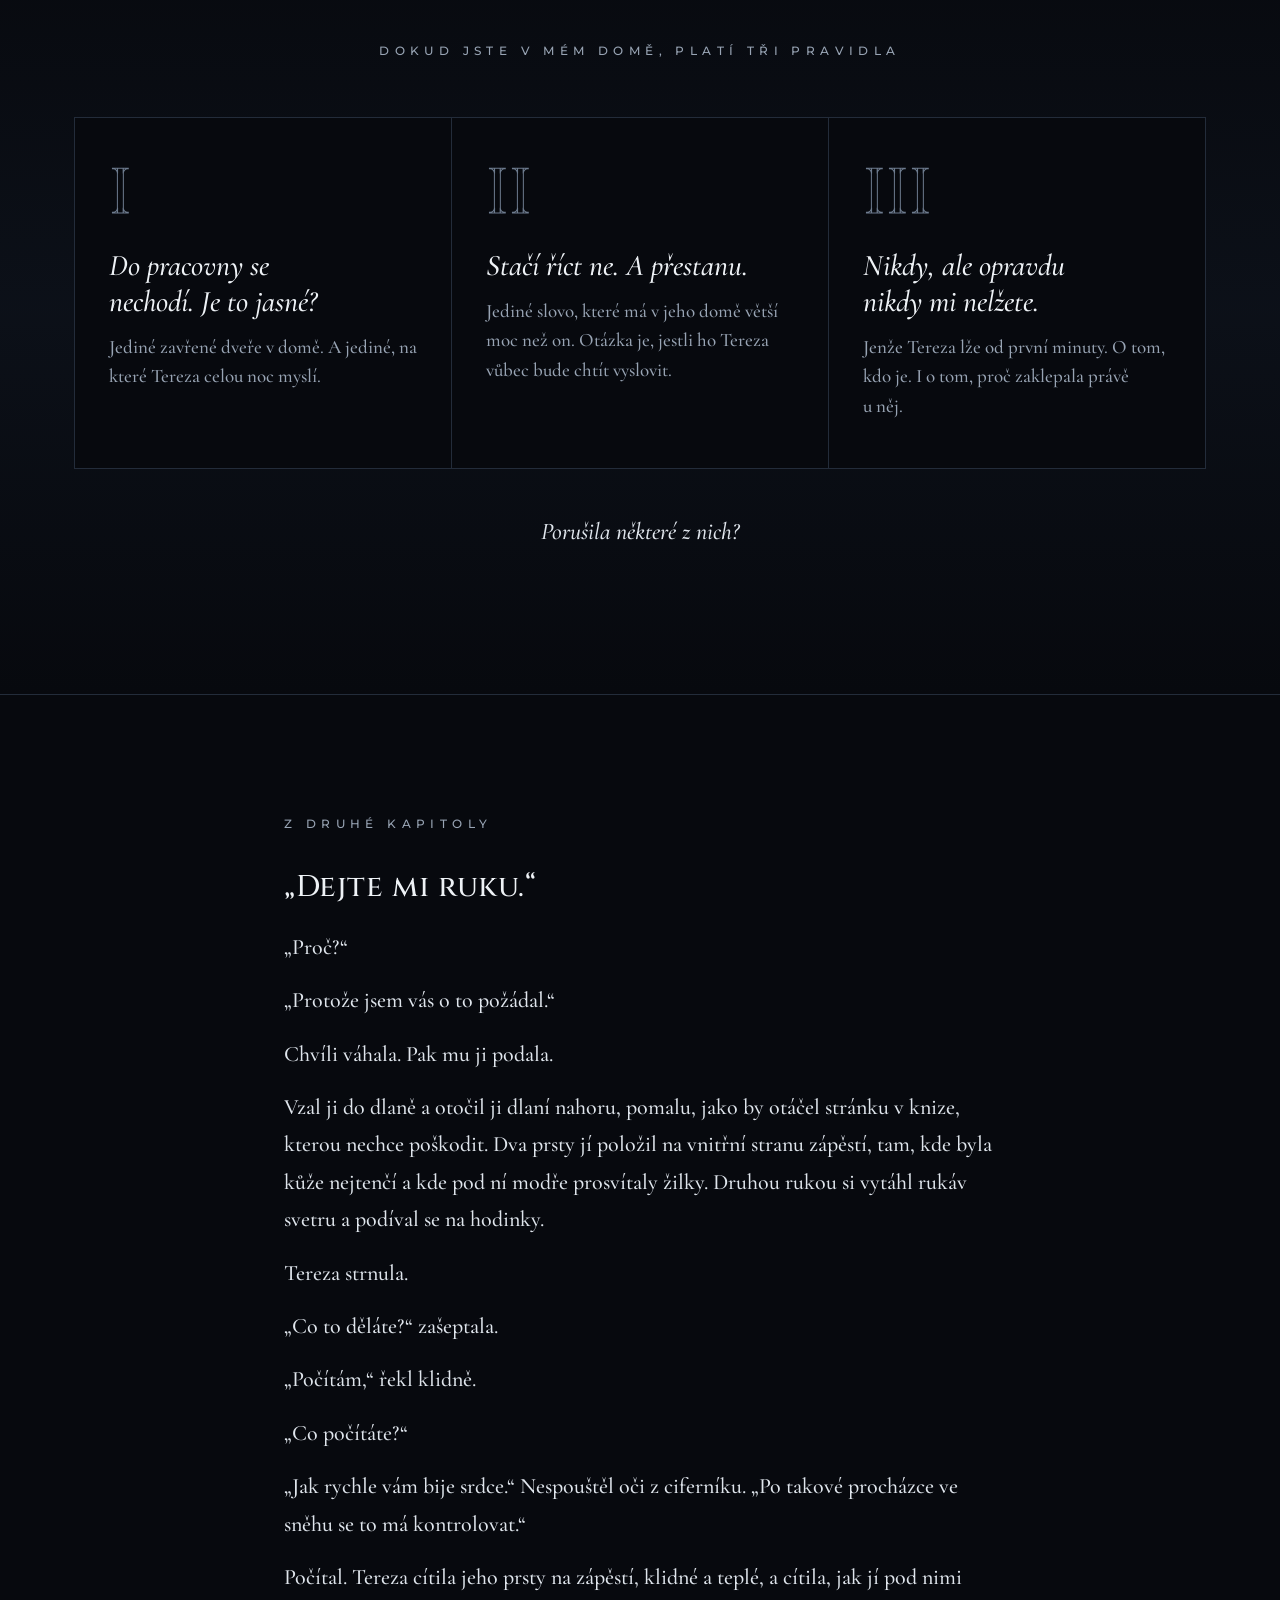
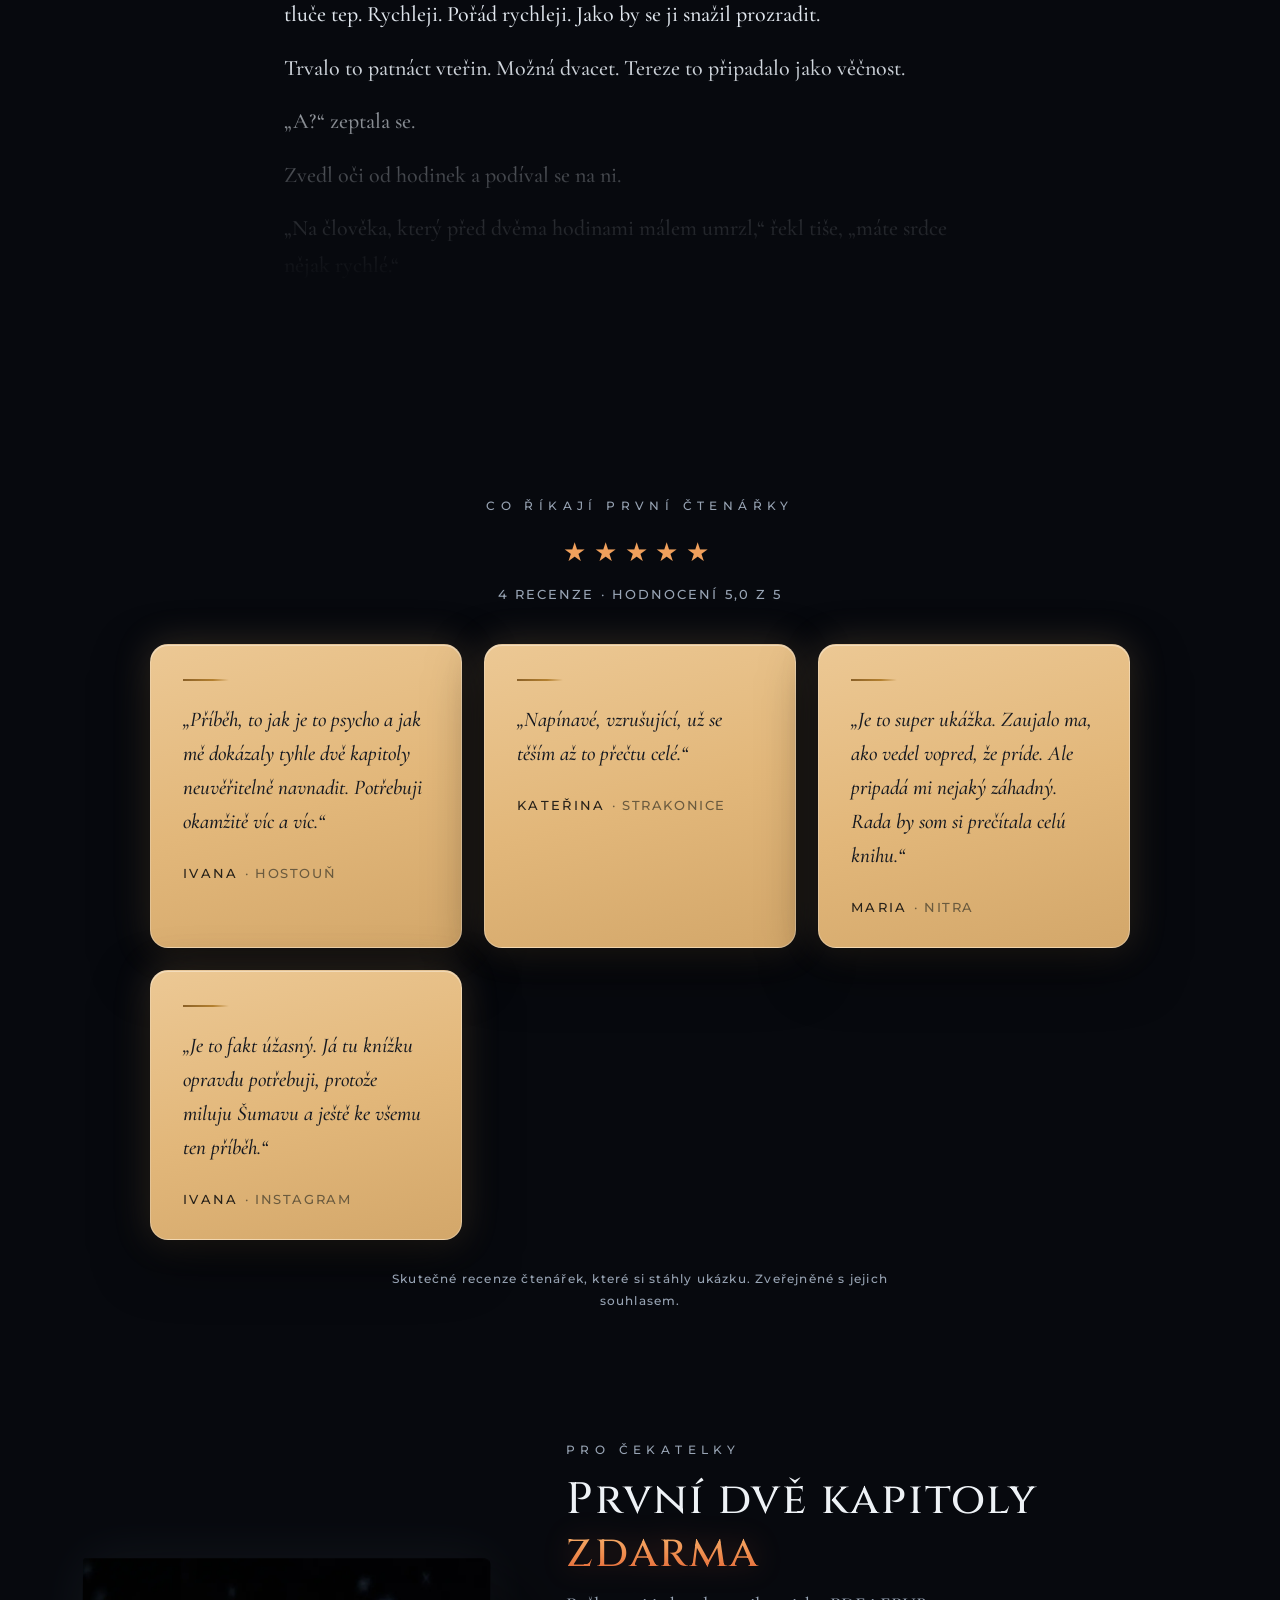
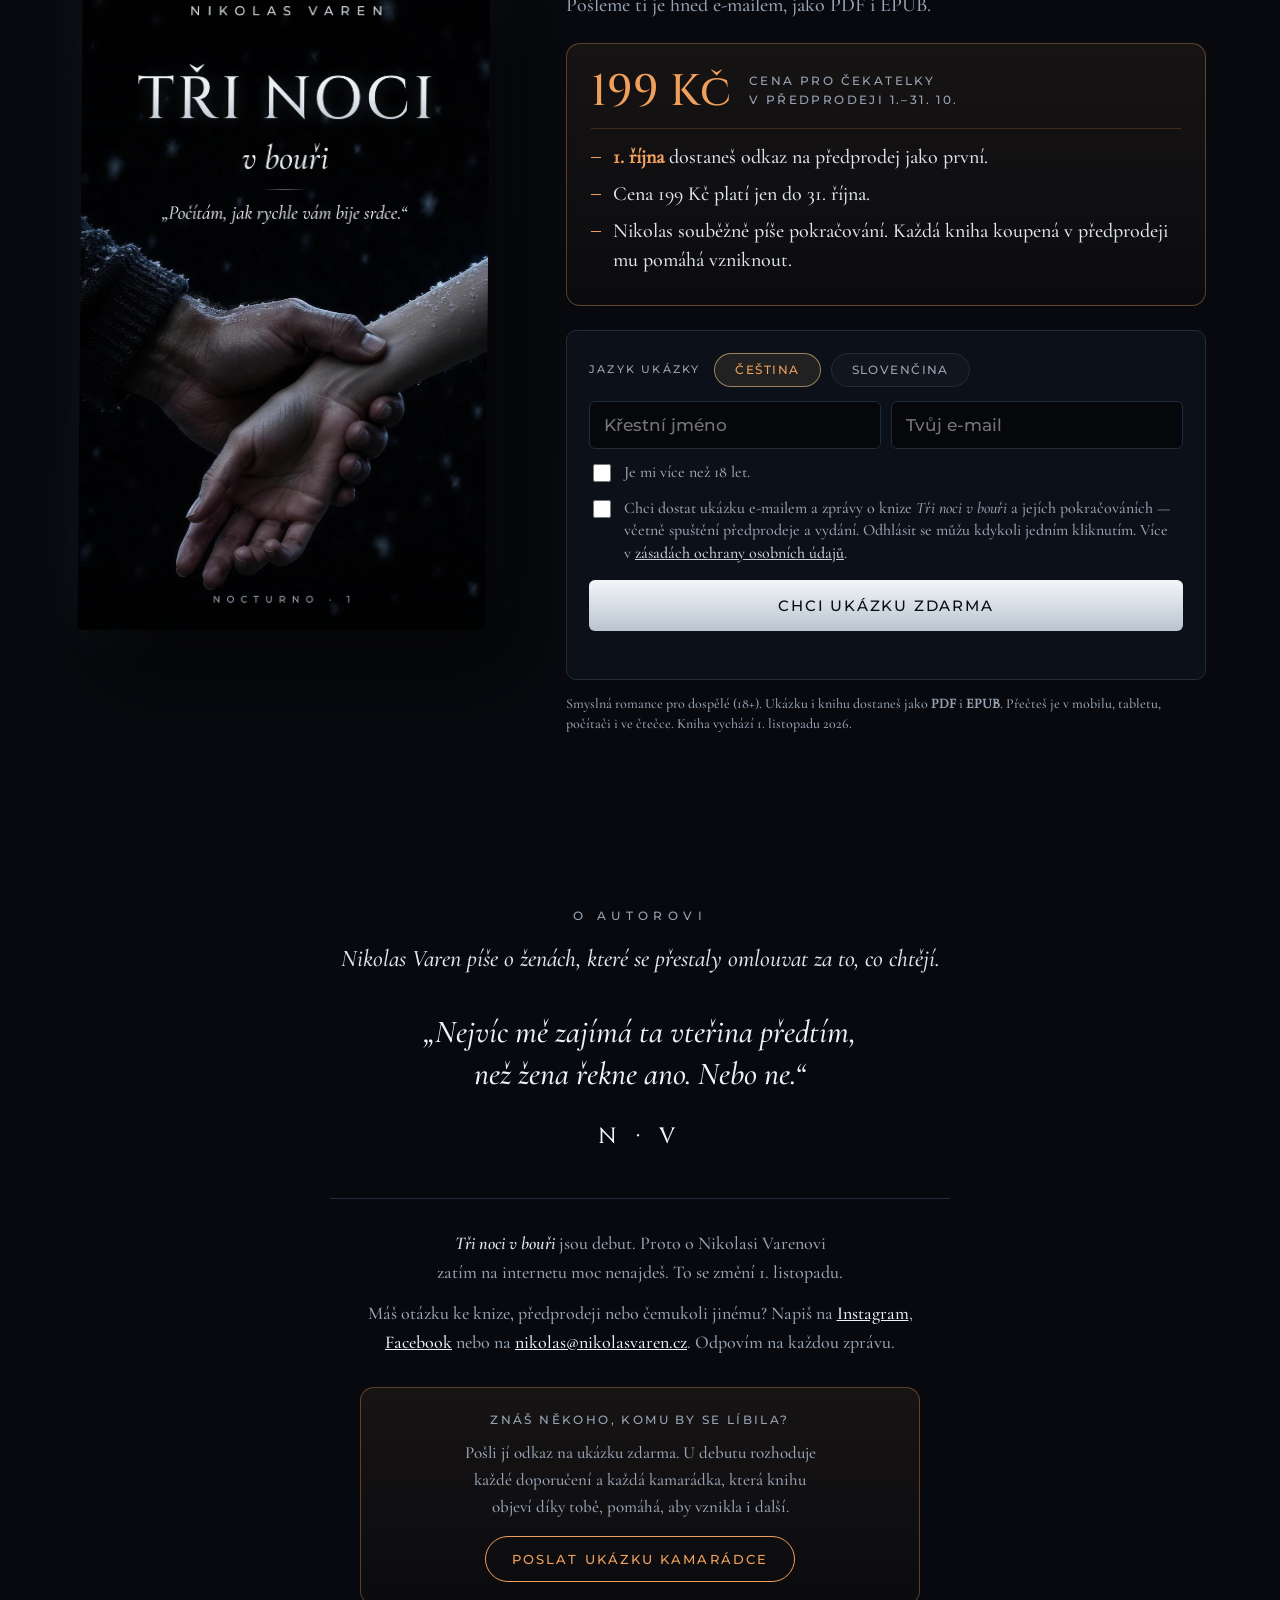
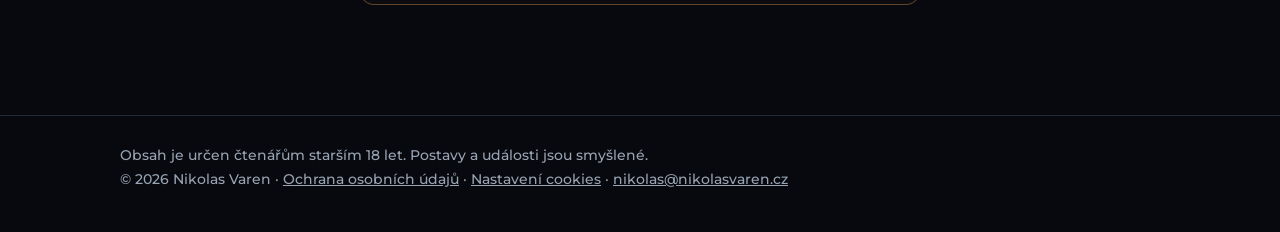
==== commit 7fb653d4: "Recenze: doplnena Maria z Nitry, prerazeni karet" ====
--- a/index.html
+++ b/index.html
@@ -114,7 +114,7 @@
 <!-- 4b. RECENZE -->
 <section class="sec recenze-sekce" id="recenze">
   <div class="kicker rv" style="text-align:center">Co říkají první čtenářky</div>
-  <div class="hvezdy rv d1"><b>★★★★★</b><span>3 recenze · hodnocení 5,0 z&nbsp;5</span></div>
+  <div class="hvezdy rv d1"><b>★★★★★</b><span>4 recenze · hodnocení 5,0 z&nbsp;5</span></div>
   <div class="rec-grid">
     <figure class="rec rv d1">
       <div class="rec-cara"></div>
@@ -123,13 +123,18 @@
     </figure>
     <figure class="rec rv d2">
       <div class="rec-cara"></div>
+      <blockquote>Napínavé, vzrušující, už se těším až to přečtu celé.</blockquote>
+      <figcaption>Kateřina <span>· Strakonice</span></figcaption>
+    </figure>
+    <figure class="rec rv d3">
+      <div class="rec-cara"></div>
+      <blockquote>Je to super ukážka. Zaujalo ma, ako vedel vopred, že príde. Ale pripadá mi nejaký záhadný. Rada by som si prečítala celú knihu.</blockquote>
+      <figcaption>Maria <span>· Nitra</span></figcaption>
+    </figure>
+    <figure class="rec rv d4">
+      <div class="rec-cara"></div>
       <blockquote>Je to fakt úžasný. Já tu knížku opravdu potřebuji, protože miluju Šumavu a&nbsp;ještě ke všemu ten příběh.</blockquote>
       <figcaption>Ivana <span>· Instagram</span></figcaption>
-    </figure>
-    <figure class="rec rv d3">
-      <div class="rec-cara"></div>
-      <blockquote>Napínavé, vzrušující, už se těším až to přečtu celé.</blockquote>
-      <figcaption>Kateřina <span>· Strakonice</span></figcaption>
     </figure>
   </div>
   <p class="rec-pod rv d3">Skutečné recenze čtenářek, které si stáhly ukázku. Zveřejněné s&nbsp;jejich souhlasem.</p>
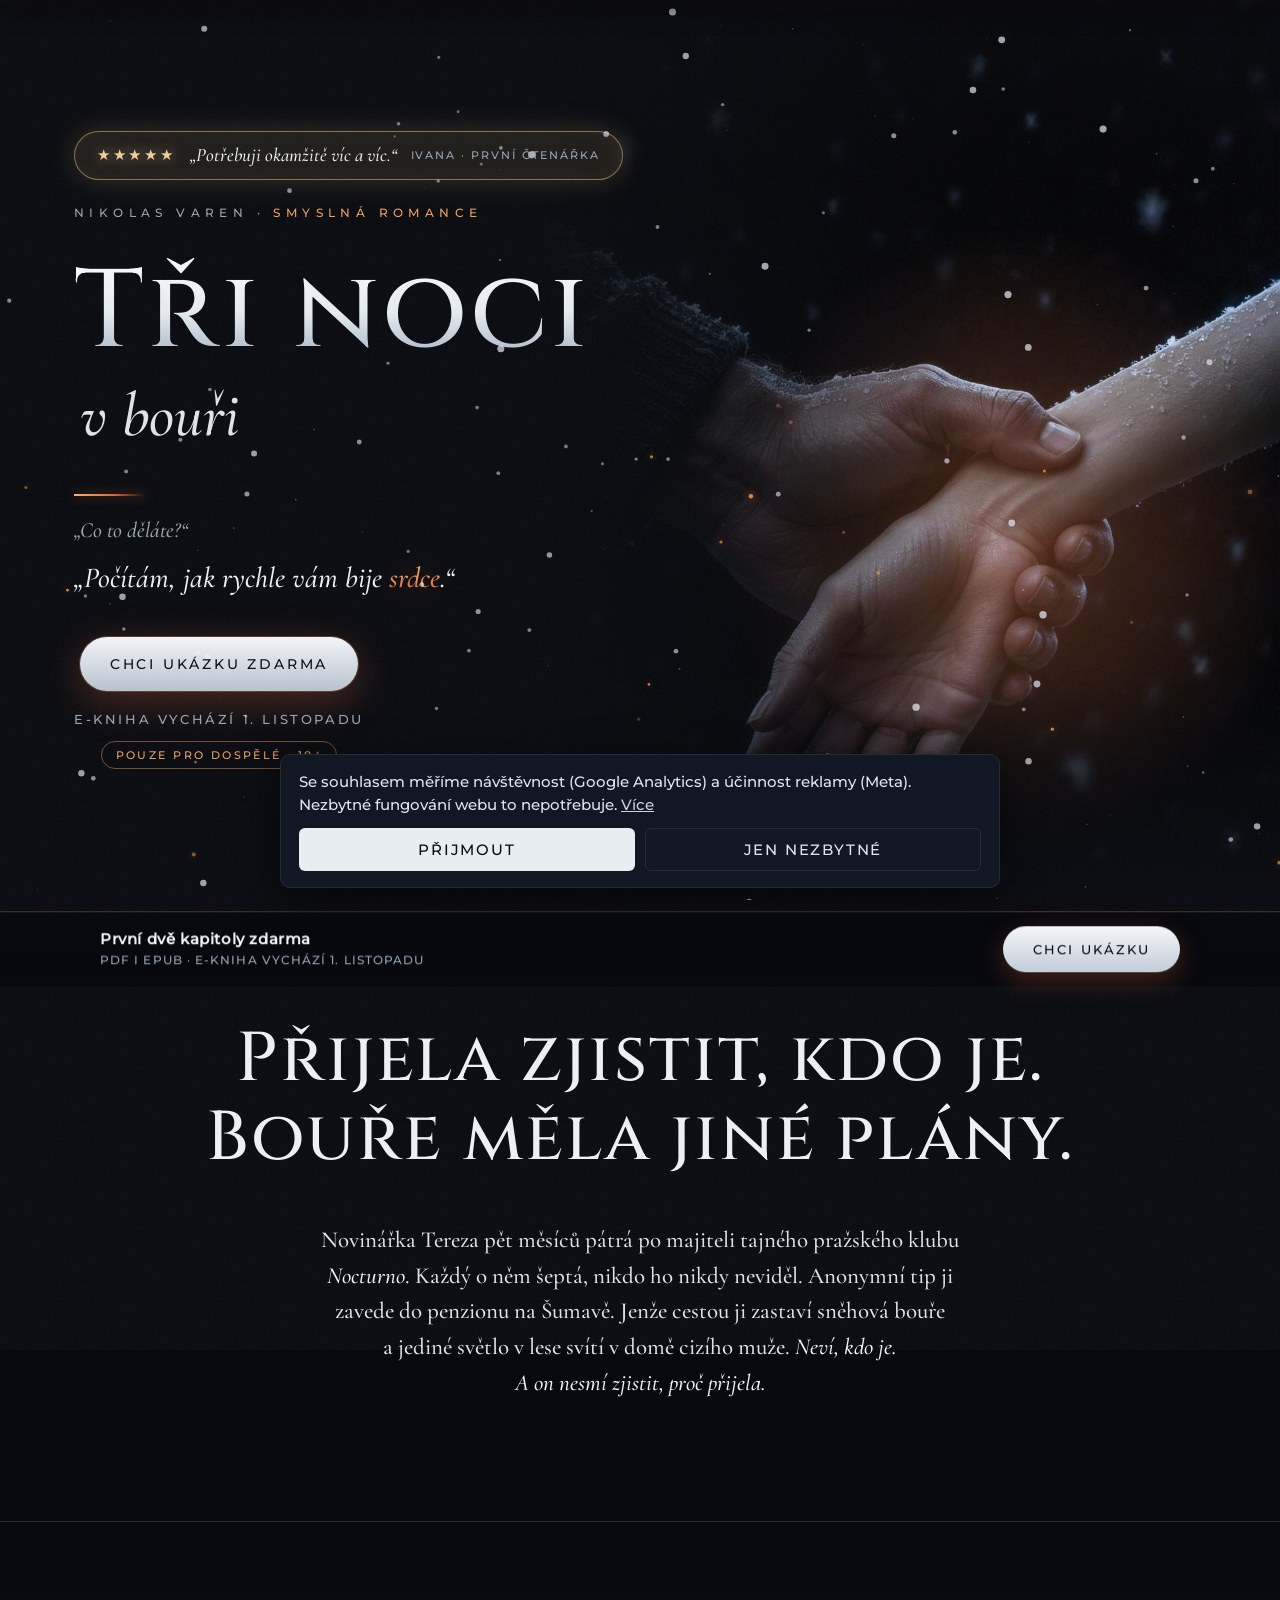
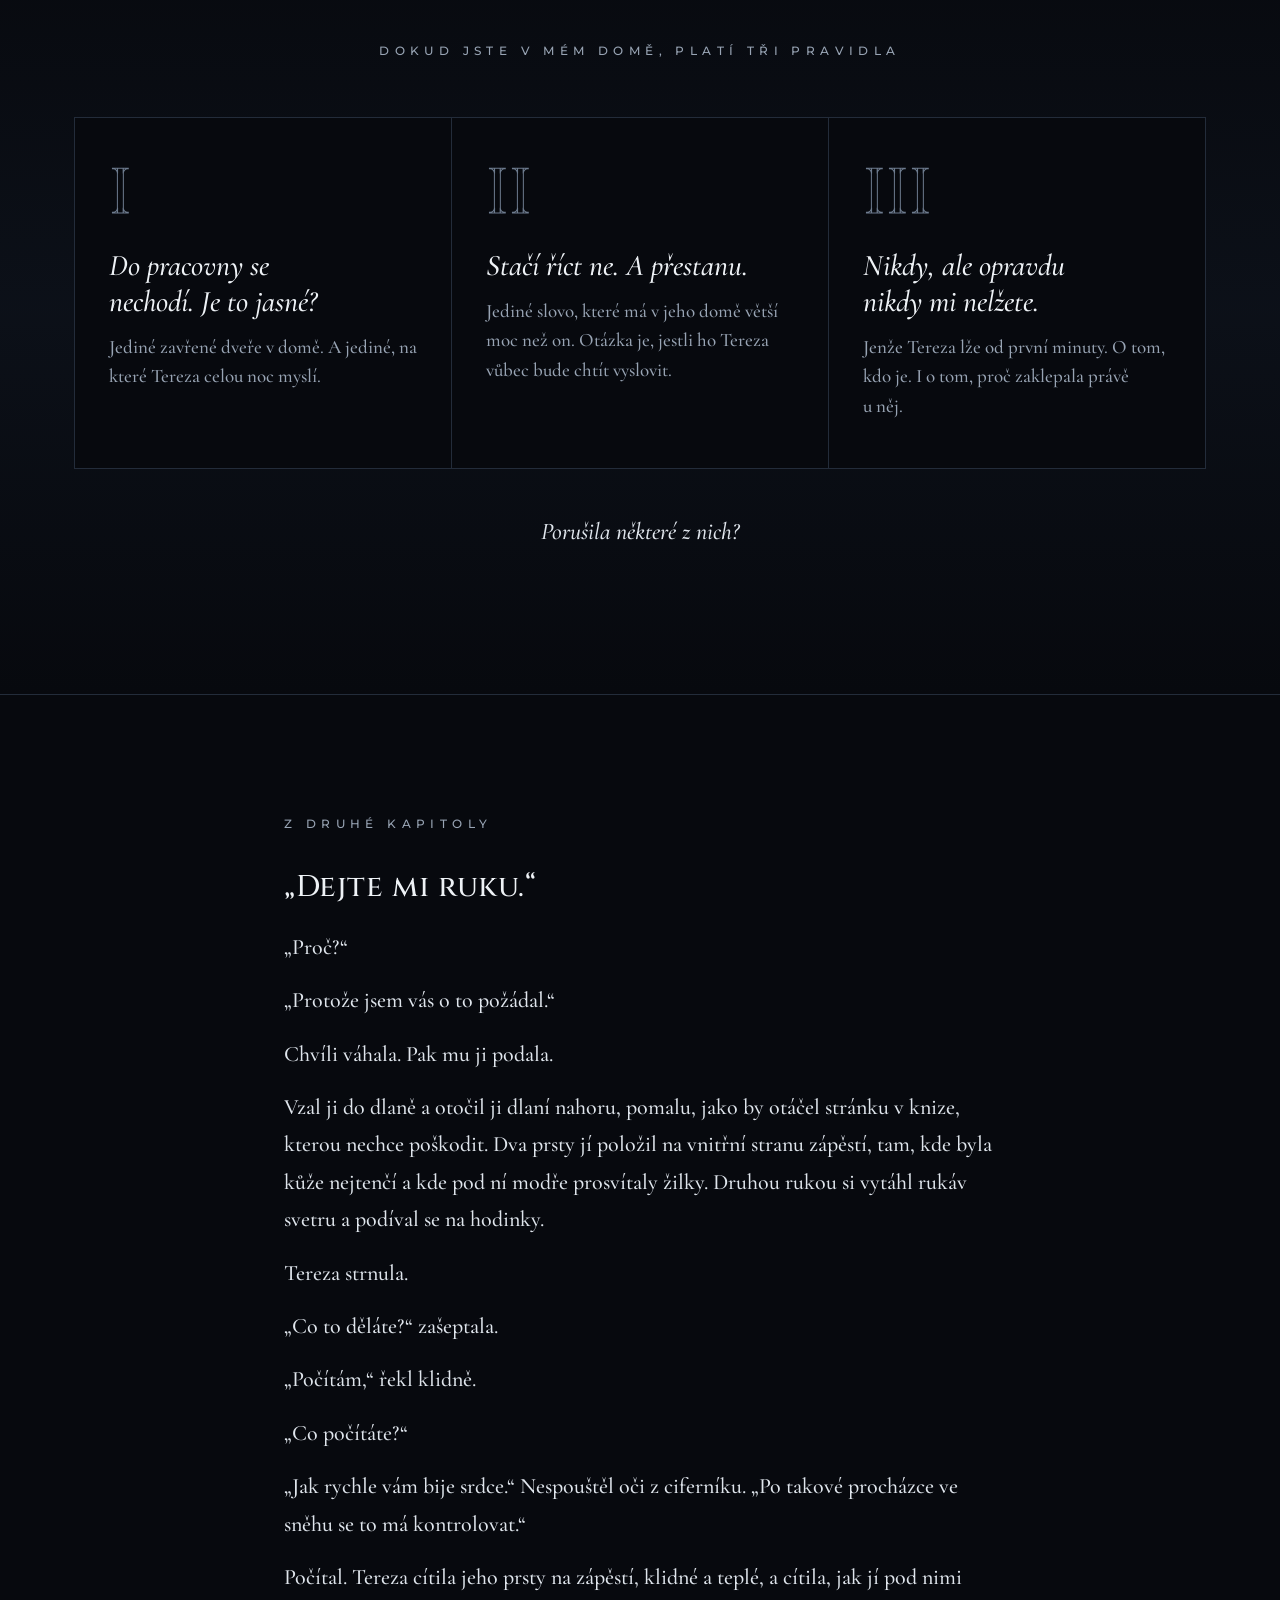
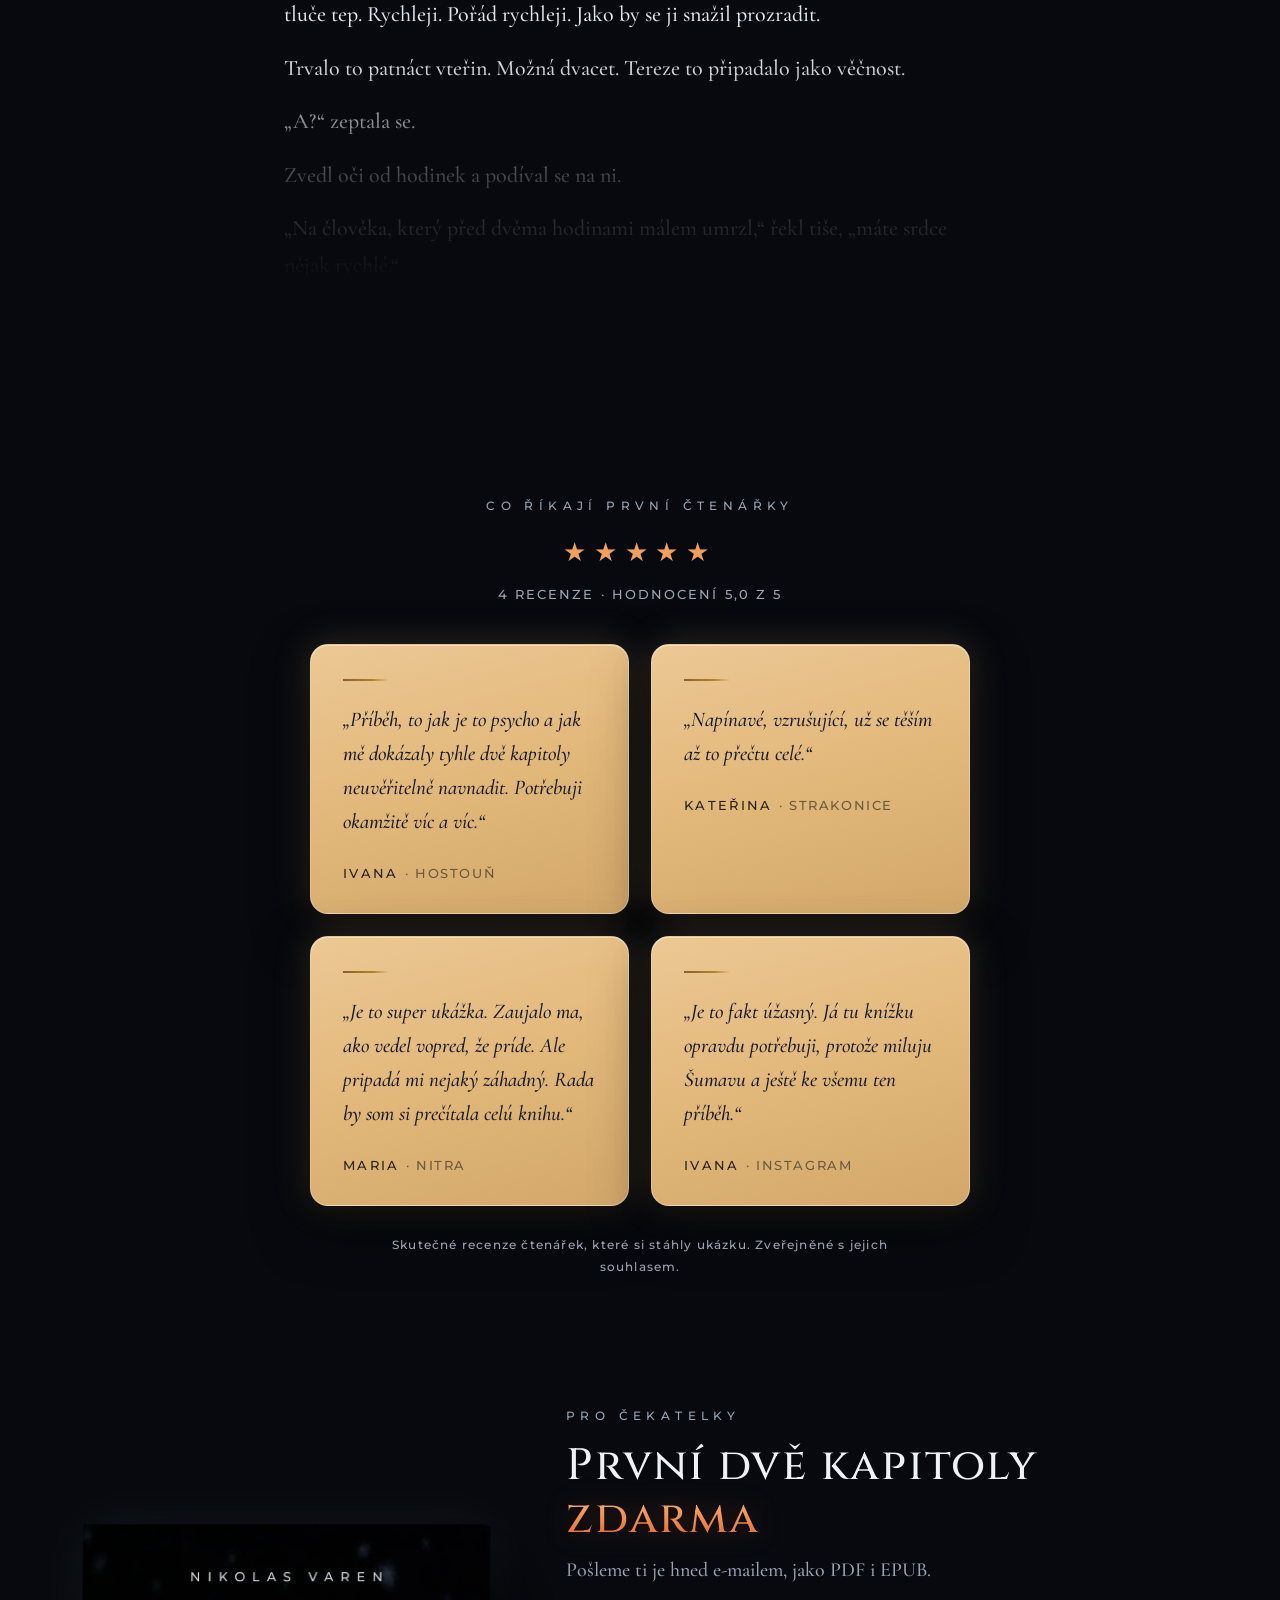
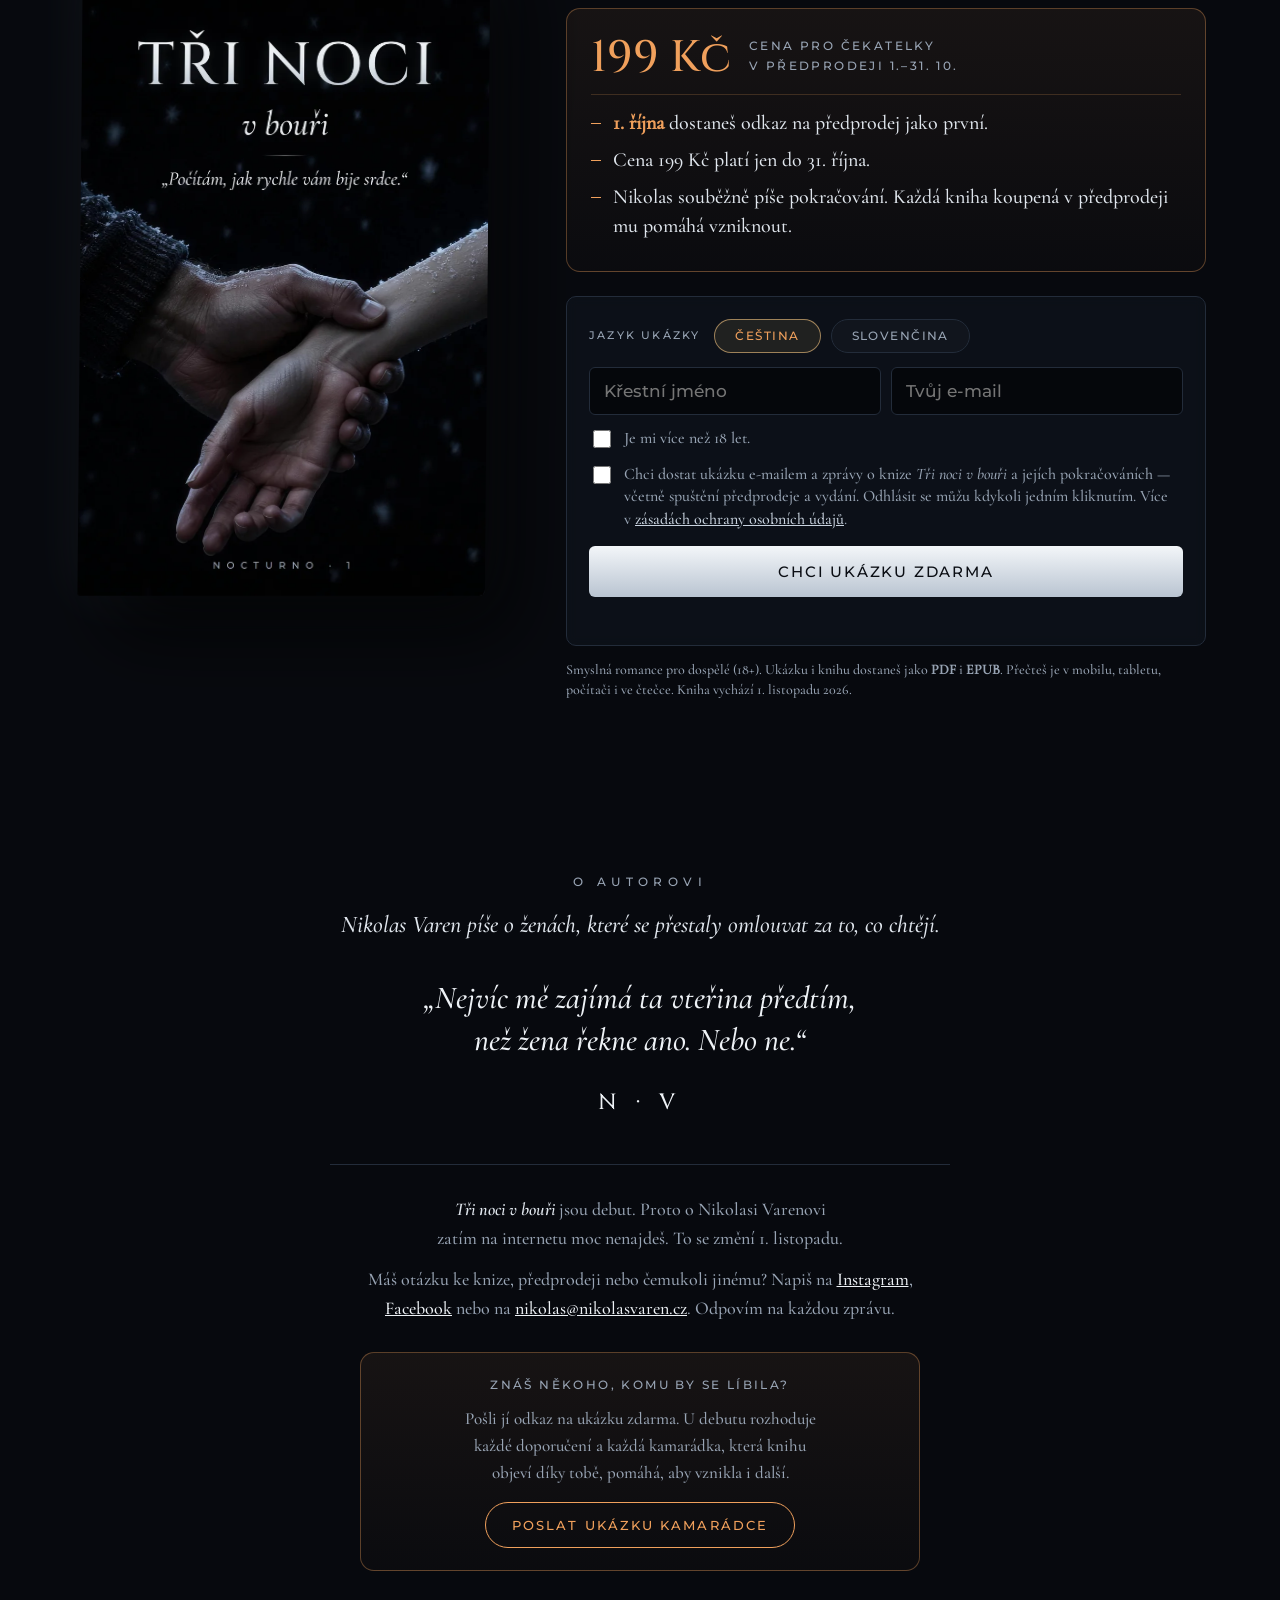
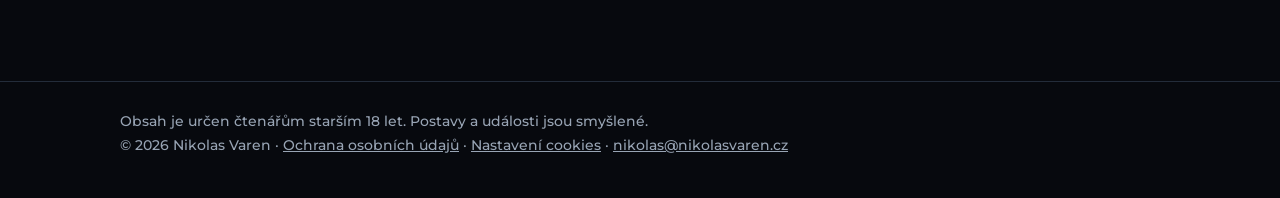
==== commit b0e01433: "Recenze: mrizka 2x2 pro ctyri karty" ====
--- a/index.html
+++ b/index.html
@@ -115,7 +115,7 @@
 <section class="sec recenze-sekce" id="recenze">
   <div class="kicker rv" style="text-align:center">Co říkají první čtenářky</div>
   <div class="hvezdy rv d1"><b>★★★★★</b><span>4 recenze · hodnocení 5,0 z&nbsp;5</span></div>
-  <div class="rec-grid">
+  <div class="rec-grid" style="max-width:660px">
     <figure class="rec rv d1">
       <div class="rec-cara"></div>
       <blockquote>Příběh, to jak je to psycho a&nbsp;jak mě dokázaly tyhle dvě kapitoly neuvěřitelně navnadit. Potřebuji okamžitě víc a&nbsp;víc.</blockquote>
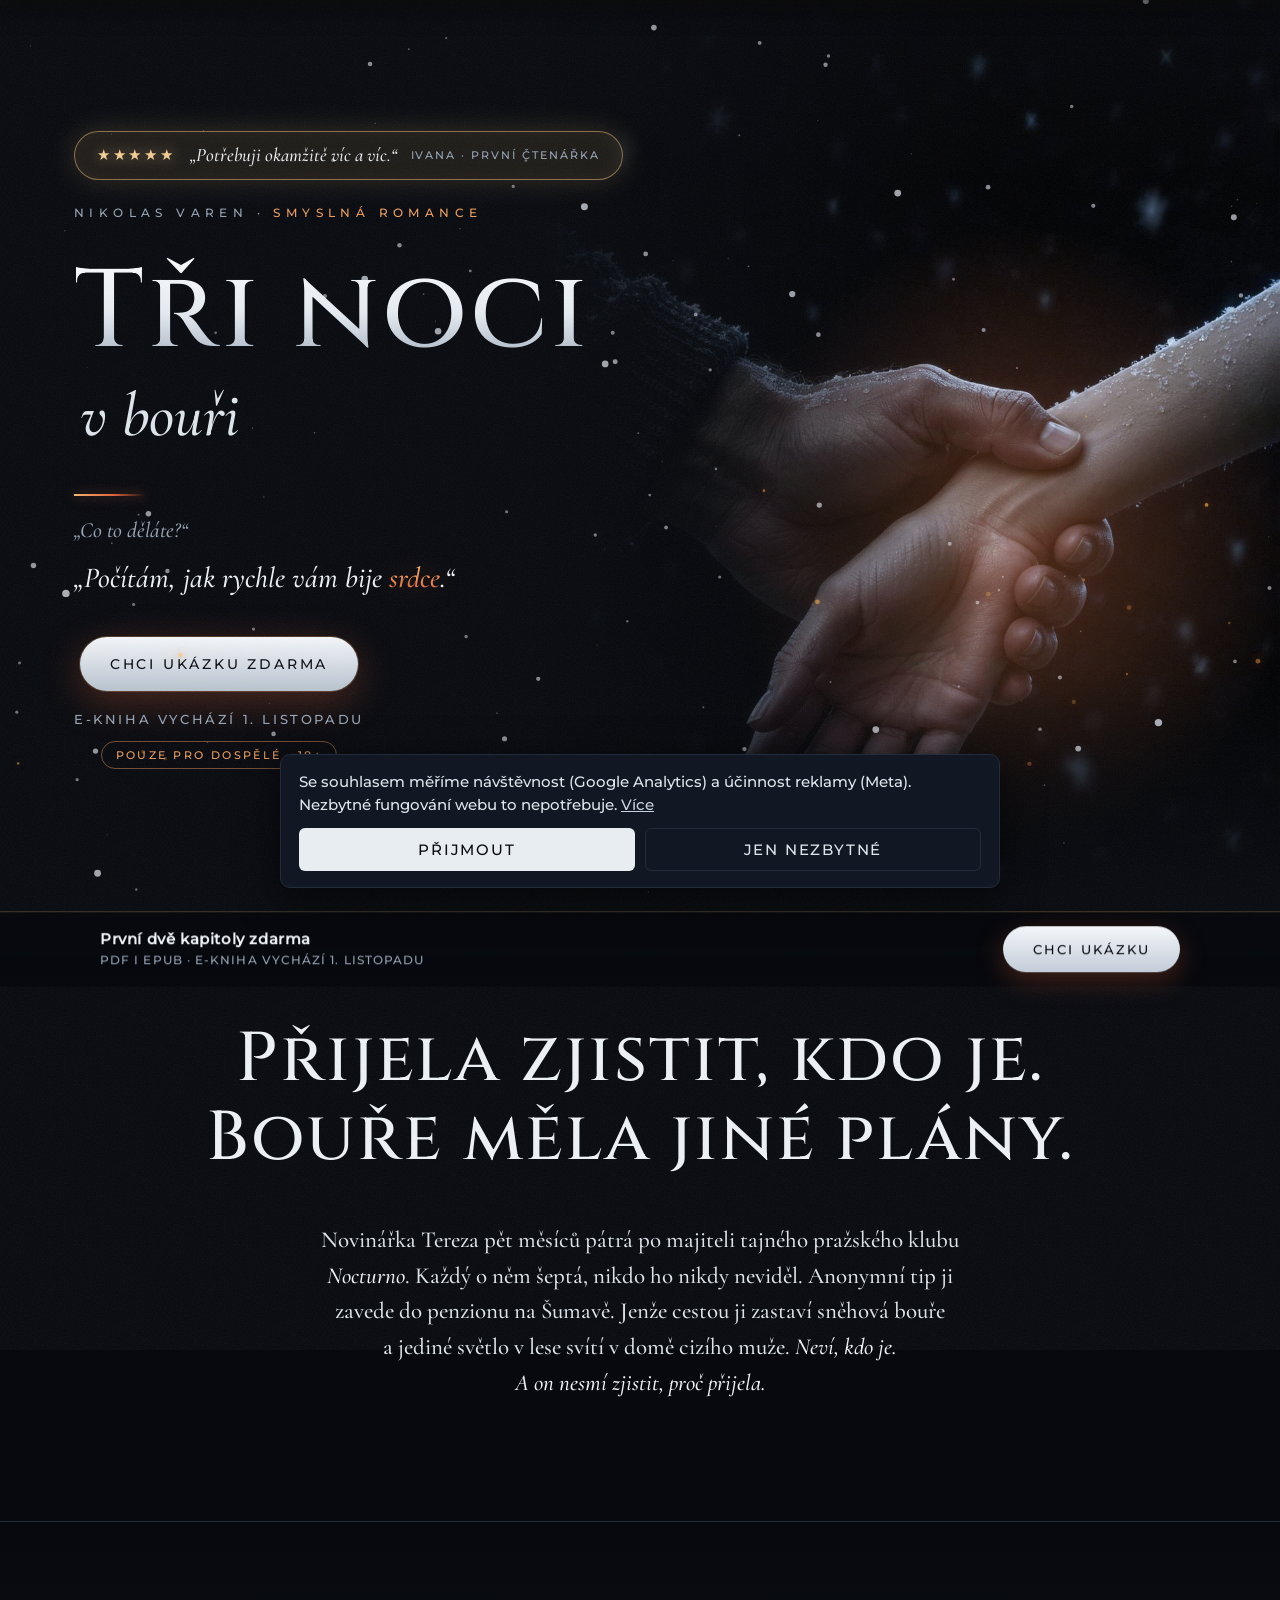
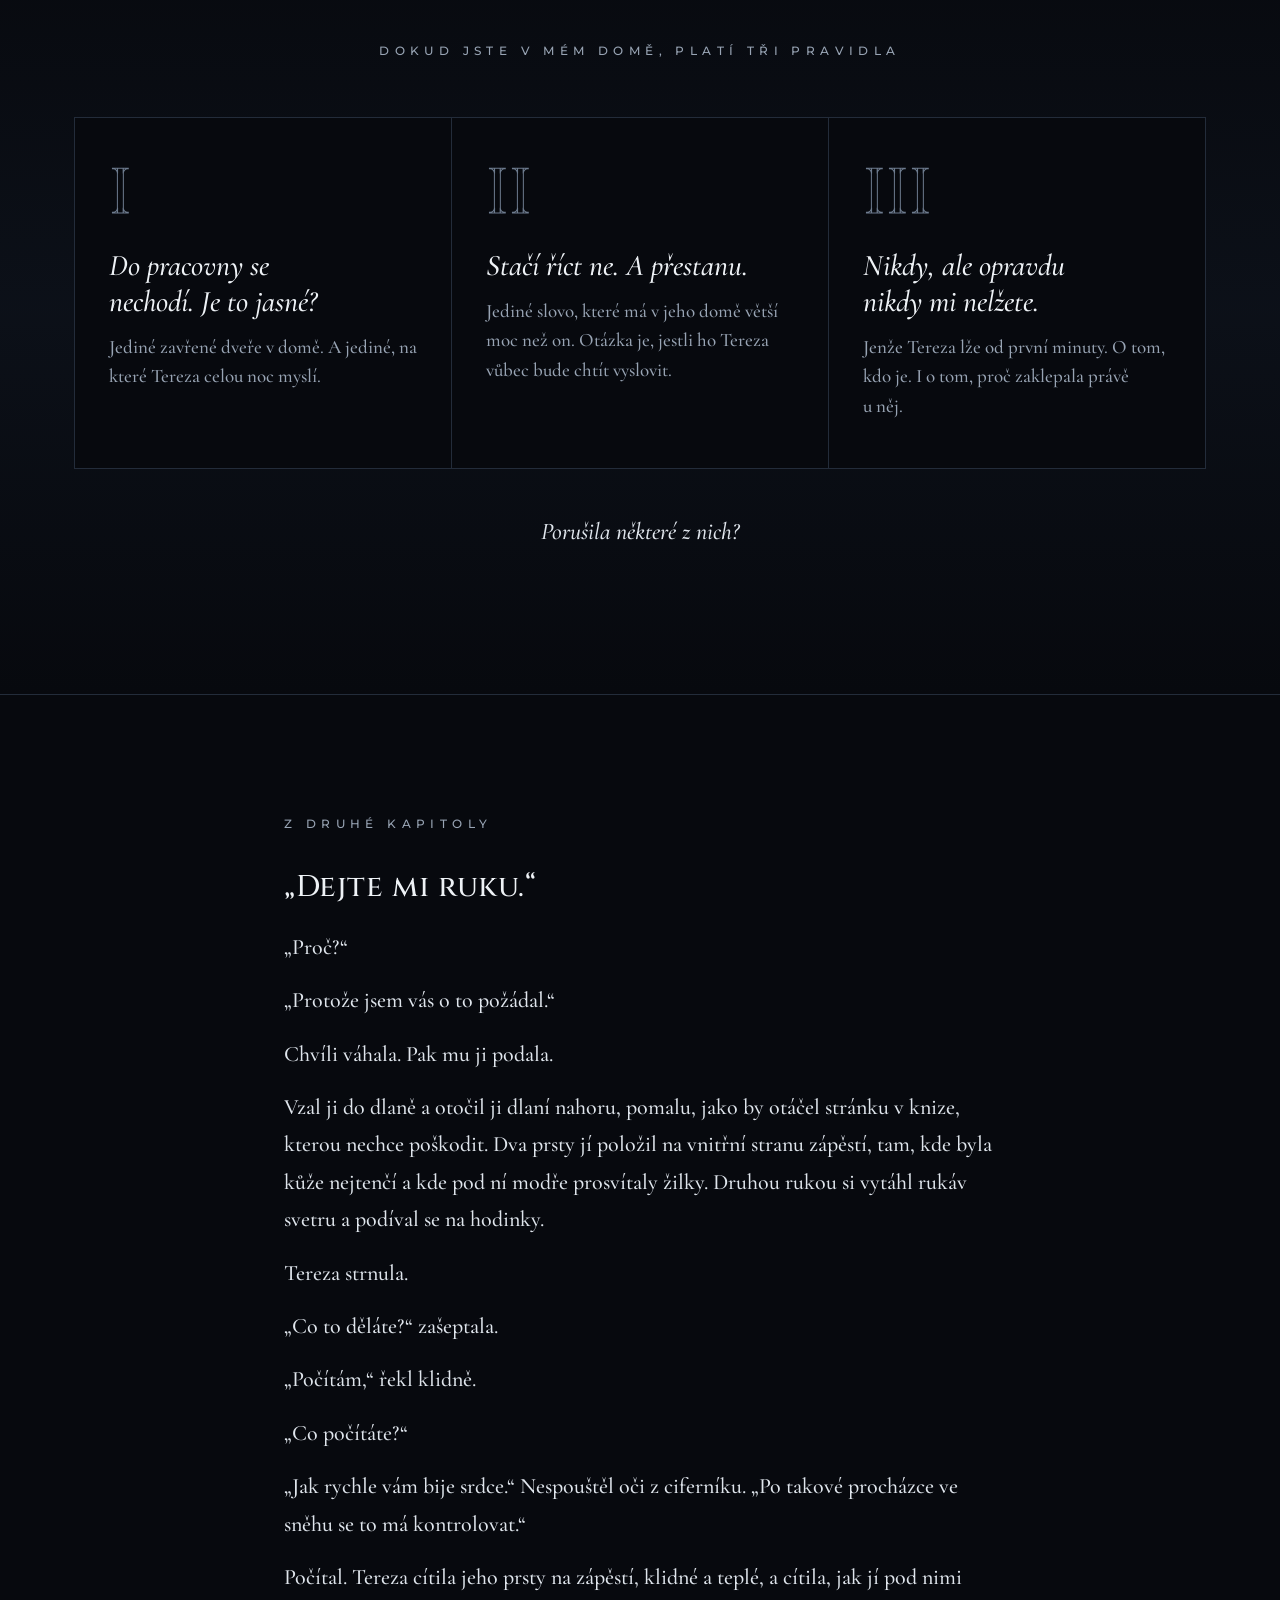
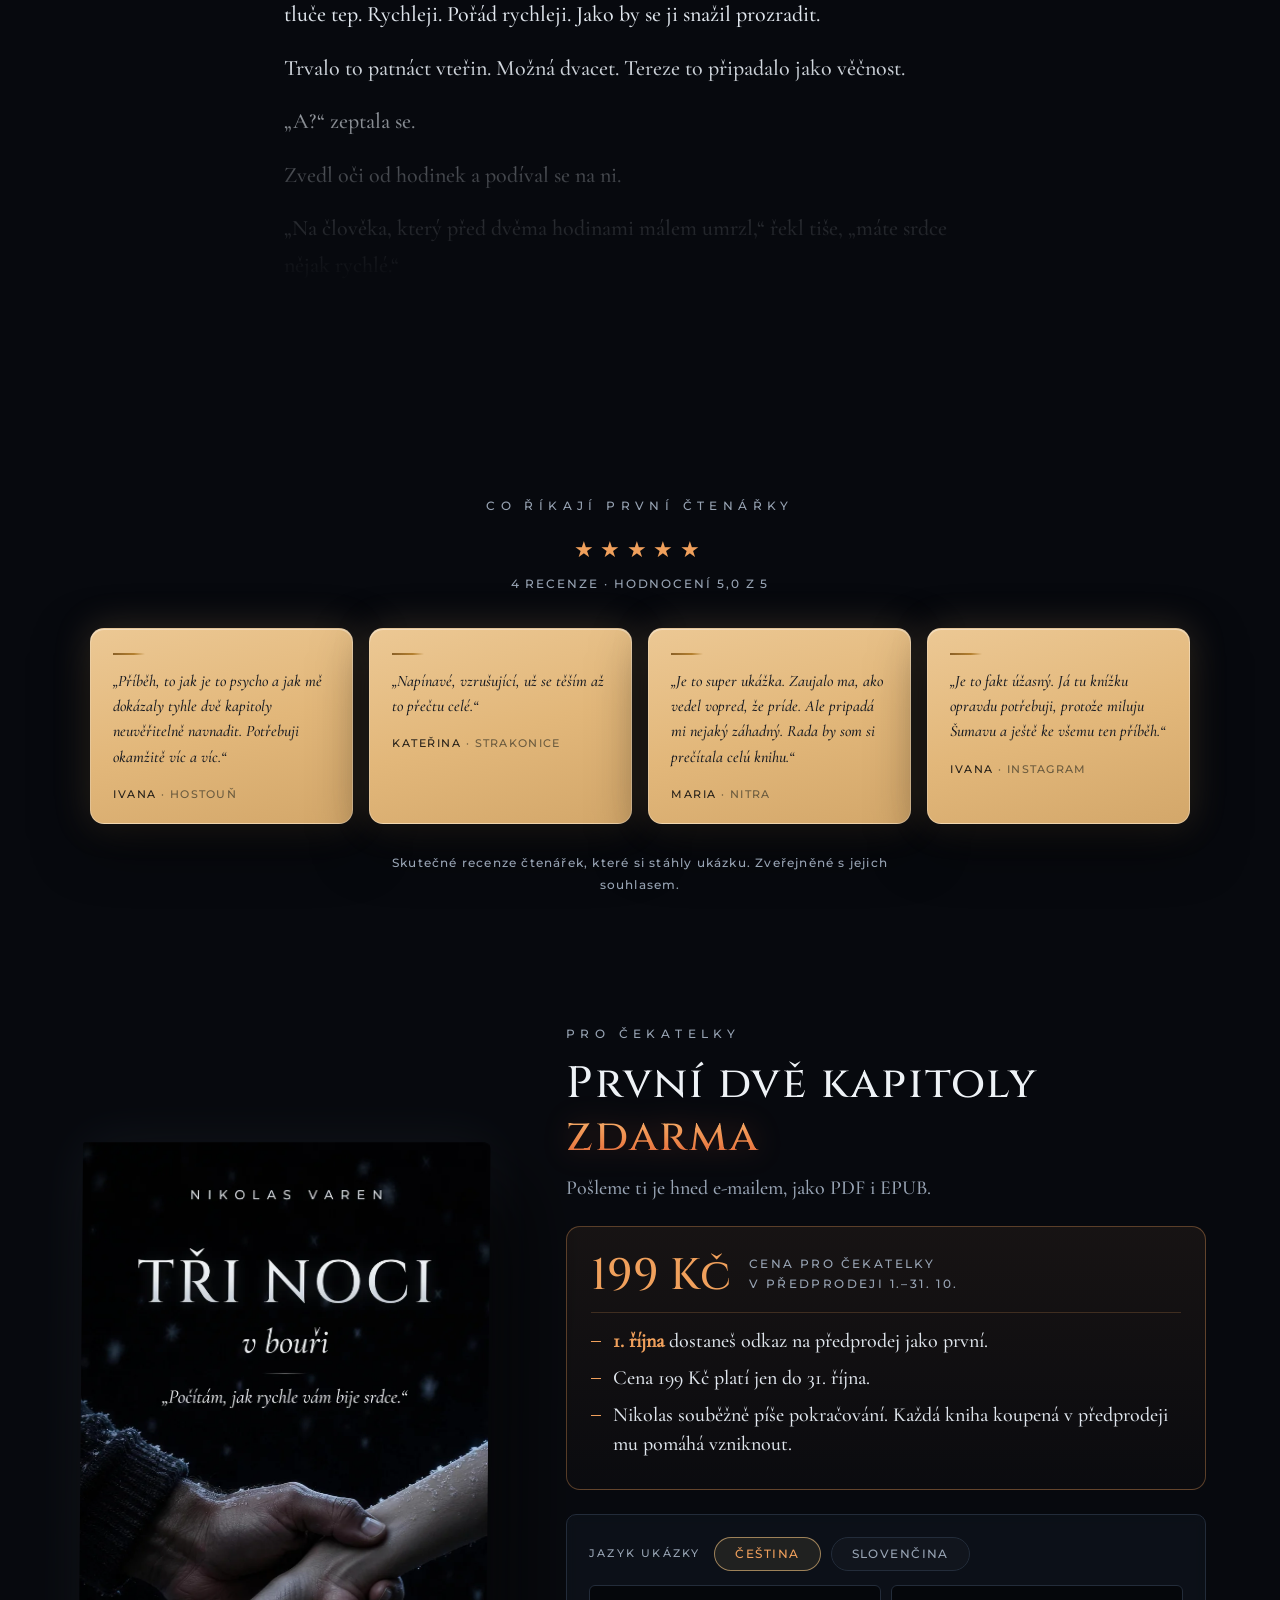
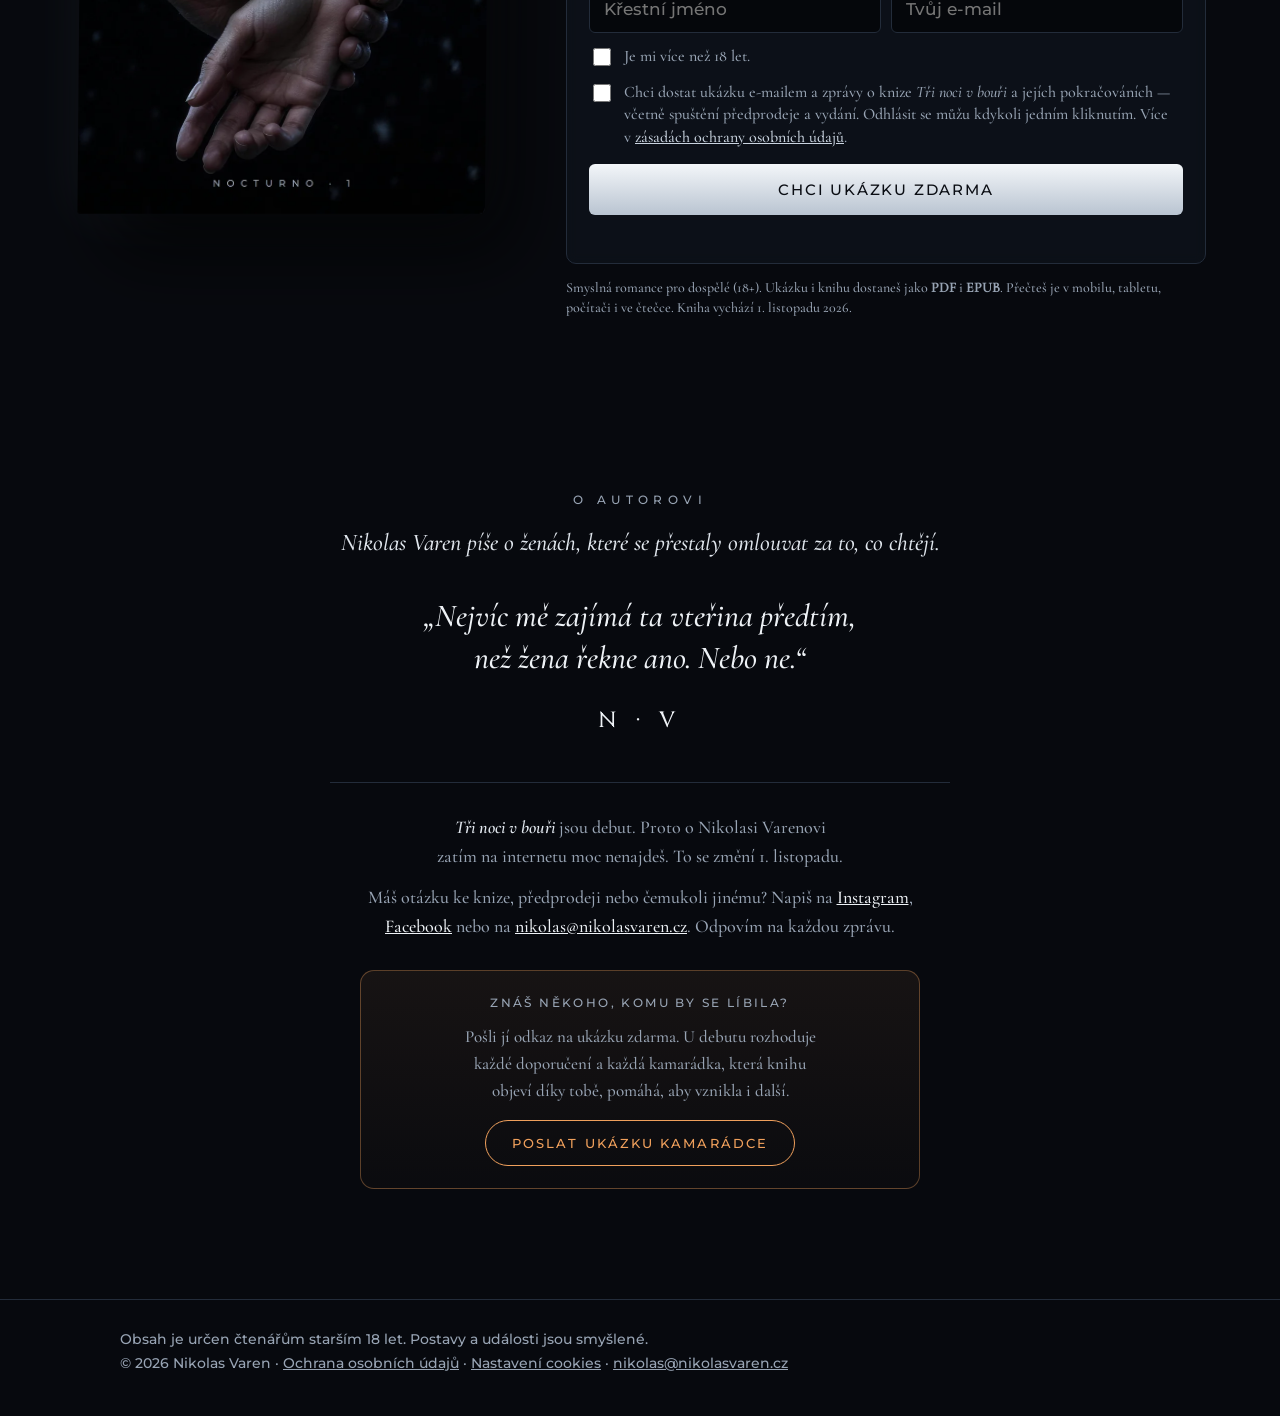
==== commit 0688f2ed: "Recenze: kompaktni karty, ctyri v rade, na mobilu listovani" ====
--- a/index.html
+++ b/index.html
@@ -24,6 +24,29 @@
 <link rel="stylesheet" href="styl.css?v=11">
 <script src="web.js?v=11"></script>
 <script src="efekty.js?v=11"></script>
+<style>
+/* Recenze - kompaktni verze. Je to tady a ne ve styl.css schvalne: zmena stylu
+   by znamenala prepsat ?v= ve vsech strankach vcetne polskych. */
+.rec-grid{max-width:1100px;gap:16px;margin-top:34px}
+.rec{padding:24px 22px 20px;border-radius:14px}
+.rec-cara{width:32px;margin-bottom:14px}
+.rec blockquote{font-size:16px;line-height:1.58}
+.rec figcaption{margin-top:16px;font-size:11px;letter-spacing:.14em}
+.hvezdy b{font-size:22px}
+.hvezdy span{font-size:12px;margin-top:8px}
+@media (min-width:1000px){.rec-grid{grid-template-columns:repeat(4,1fr)}}
+@media (min-width:700px) and (max-width:999px){.rec-grid{grid-template-columns:repeat(2,1fr);max-width:680px}}
+@media (max-width:699px){
+  .rec-grid{display:flex;max-width:none;gap:12px;margin:26px -22px 0;padding:2px 22px 12px;
+    overflow-x:auto;overscroll-behavior-x:contain;scroll-snap-type:x mandatory;
+    -webkit-overflow-scrolling:touch;scrollbar-width:none}
+  .rec-grid::-webkit-scrollbar{display:none}
+  .rec{flex:0 0 76%;margin:0;scroll-snap-align:center;padding:22px 20px 18px}
+  .rec.rv{opacity:1;transform:none}
+  .rec blockquote{font-size:17px}
+  .rec-pod{margin-top:18px}
+}
+</style>
 </head>
 <body class="v2">
 <canvas id="snih" aria-hidden="true"></canvas>
@@ -115,7 +138,7 @@
 <section class="sec recenze-sekce" id="recenze">
   <div class="kicker rv" style="text-align:center">Co říkají první čtenářky</div>
   <div class="hvezdy rv d1"><b>★★★★★</b><span>4 recenze · hodnocení 5,0 z&nbsp;5</span></div>
-  <div class="rec-grid" style="max-width:660px">
+  <div class="rec-grid">
     <figure class="rec rv d1">
       <div class="rec-cara"></div>
       <blockquote>Příběh, to jak je to psycho a&nbsp;jak mě dokázaly tyhle dvě kapitoly neuvěřitelně navnadit. Potřebuji okamžitě víc a&nbsp;víc.</blockquote>
